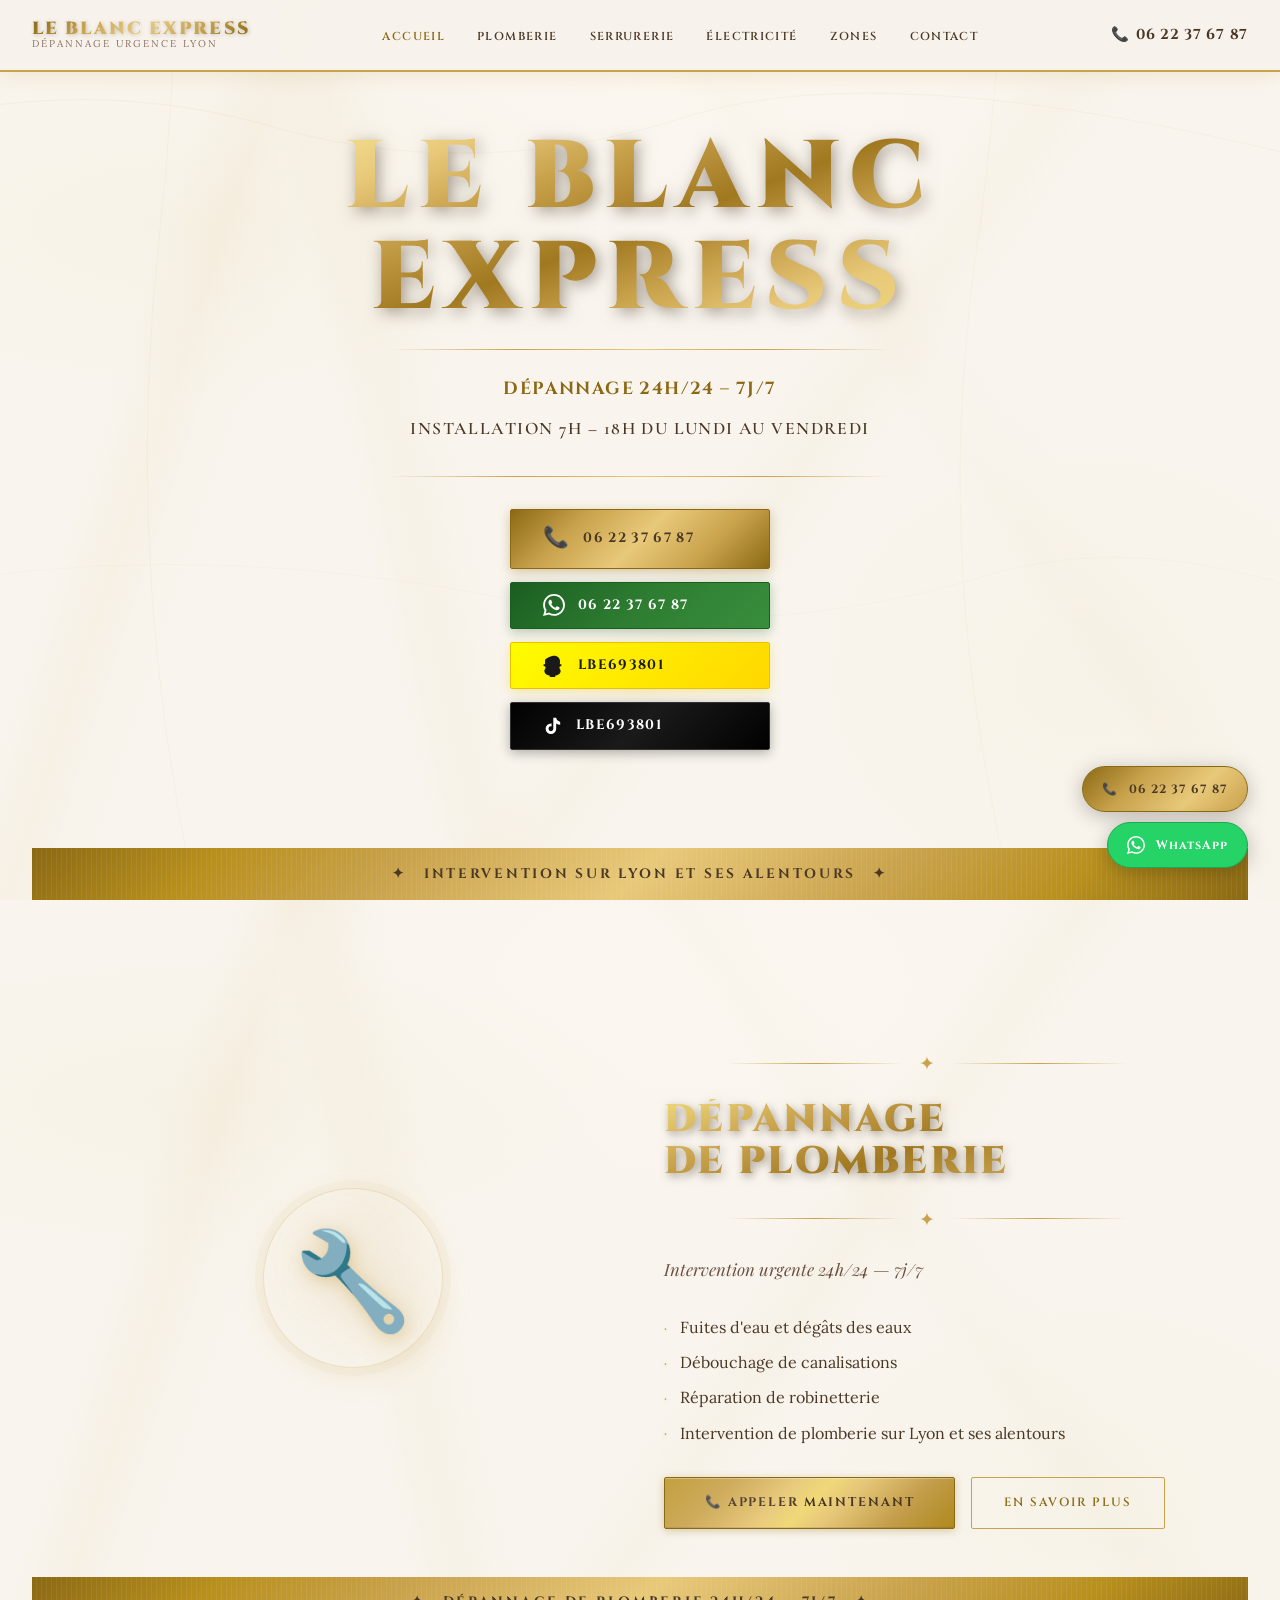
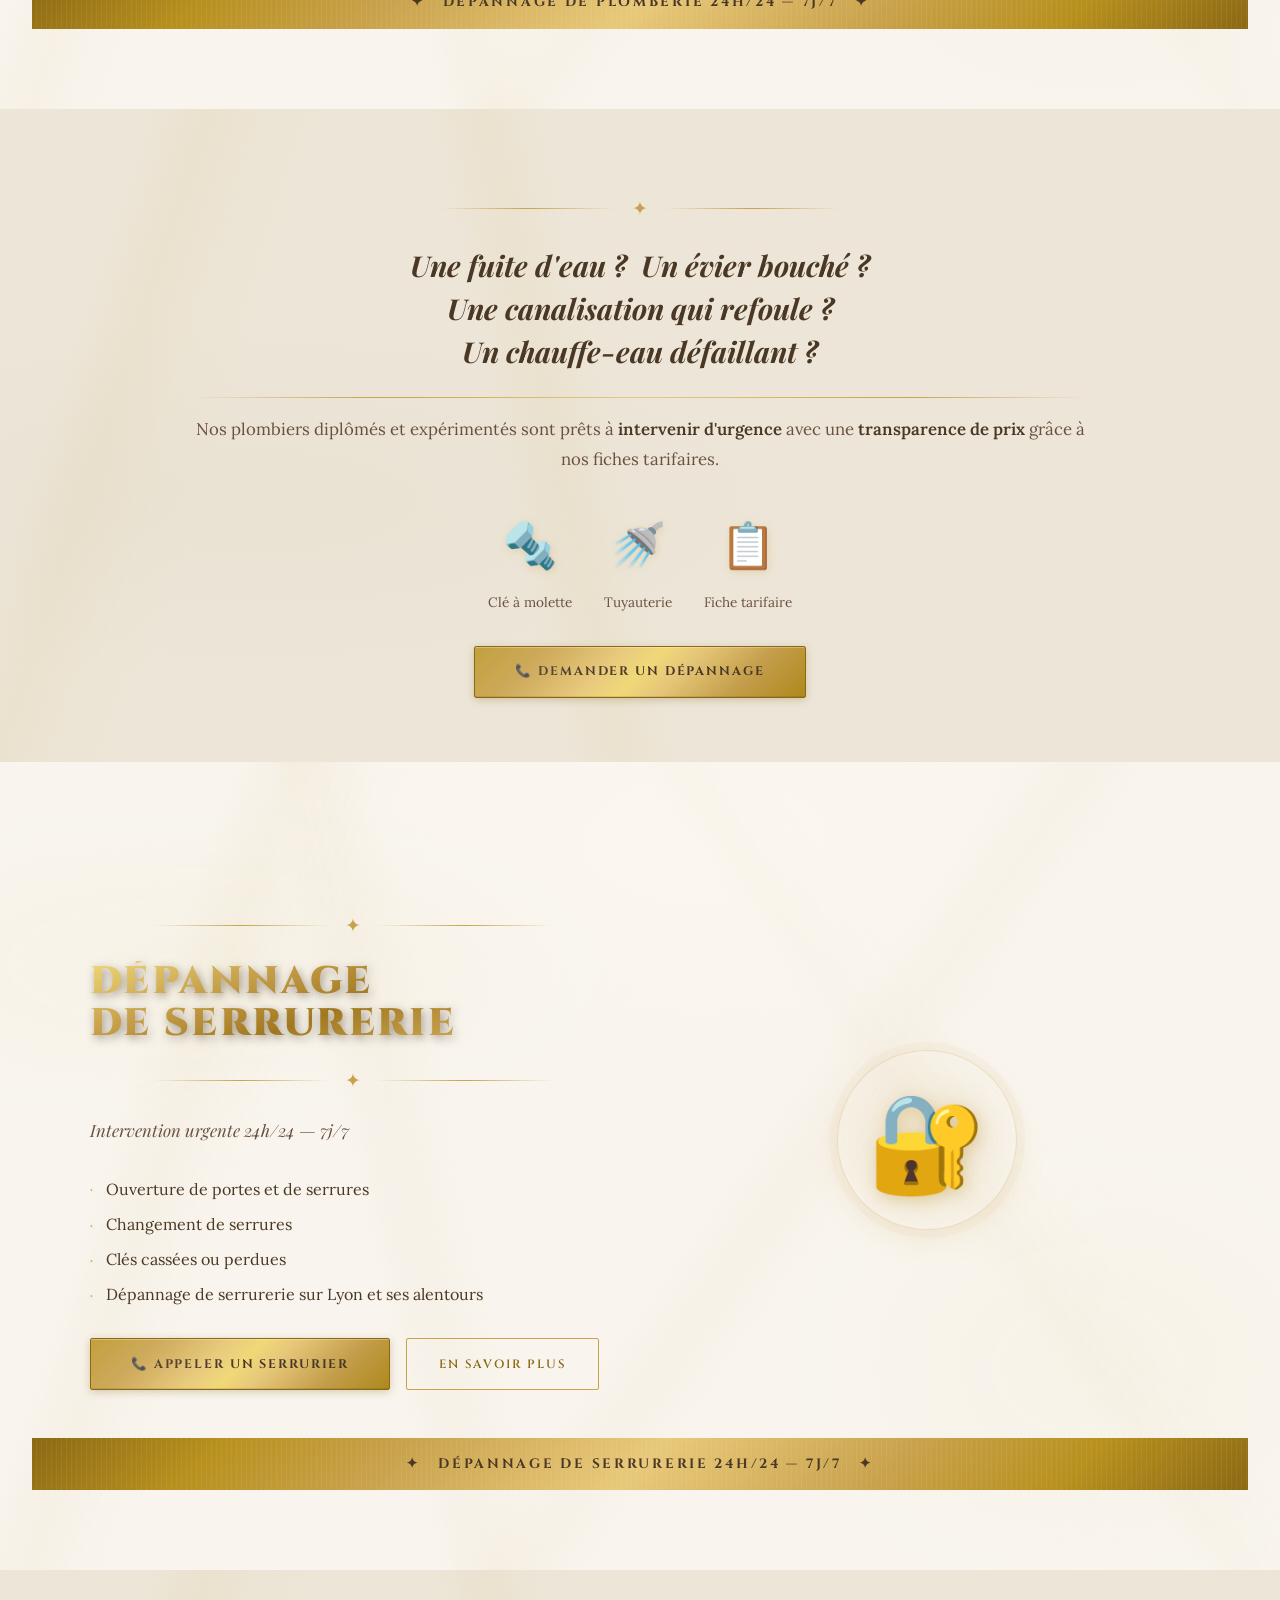
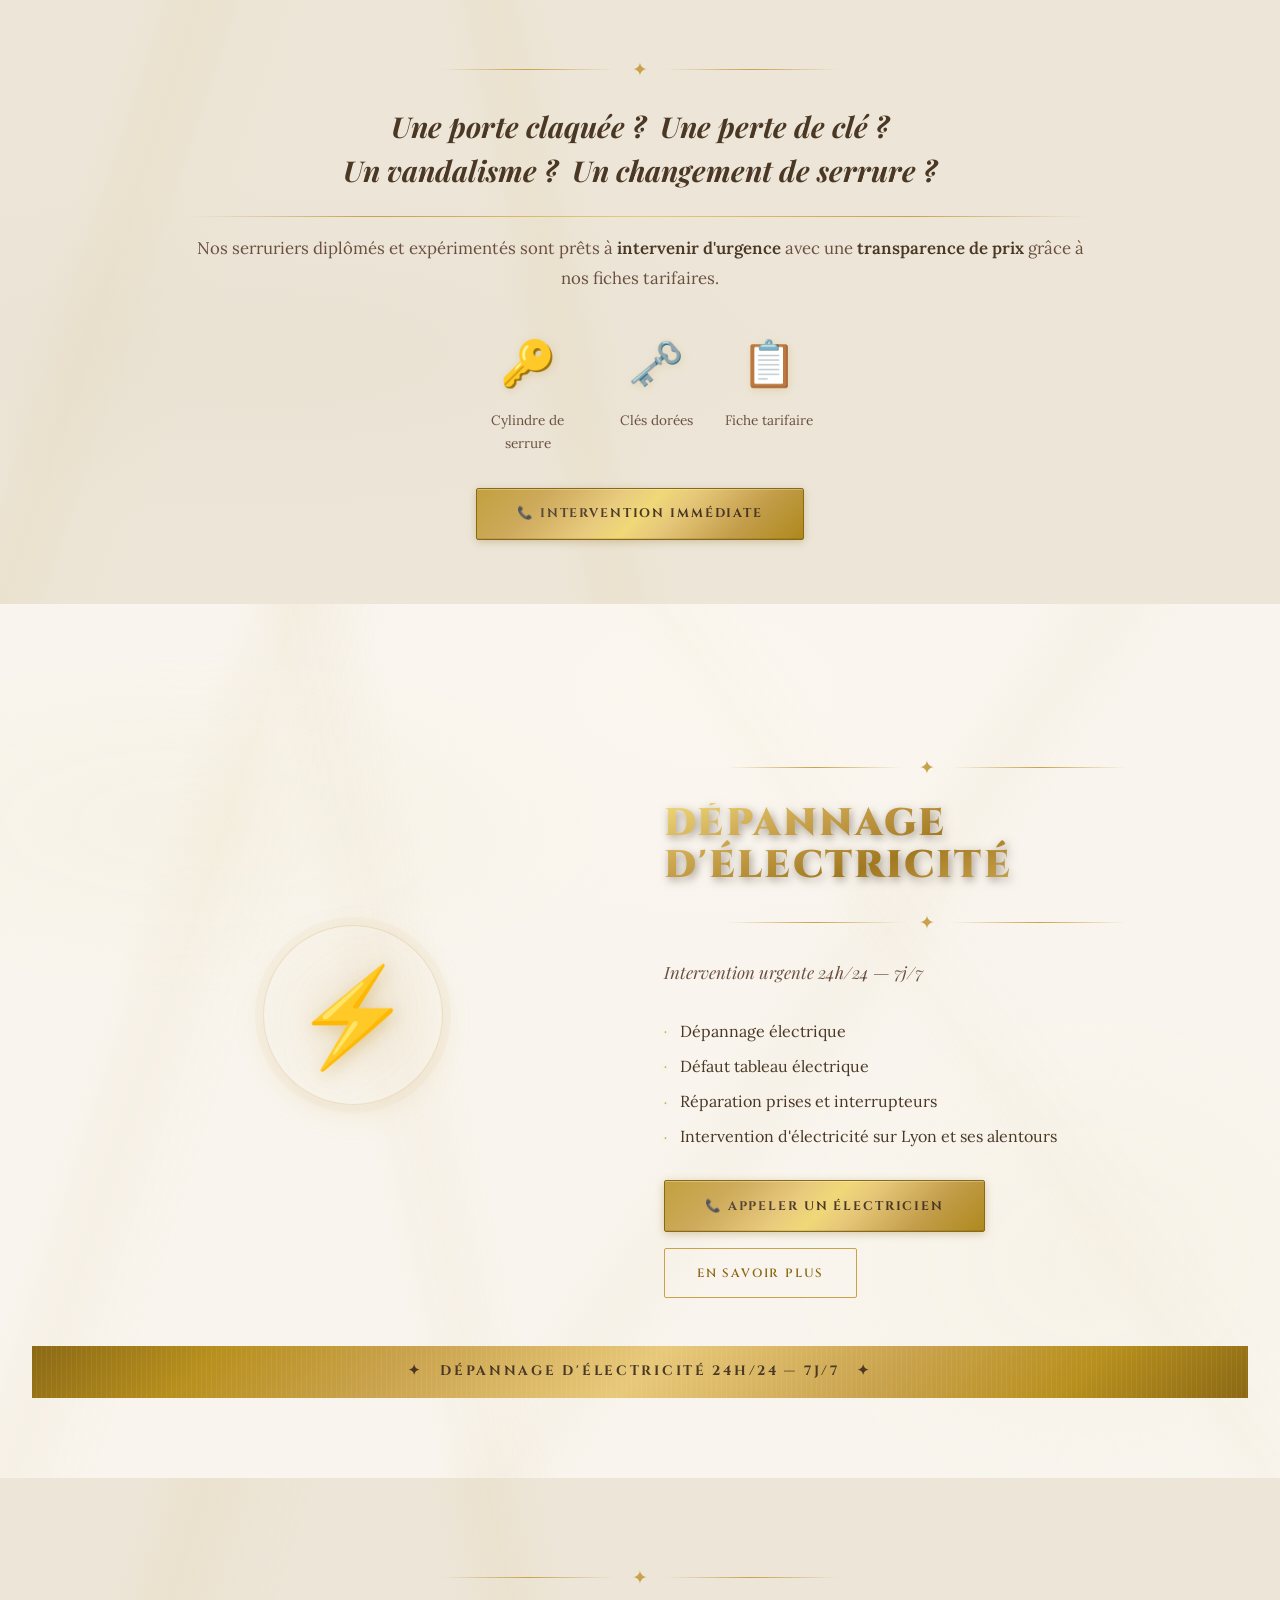
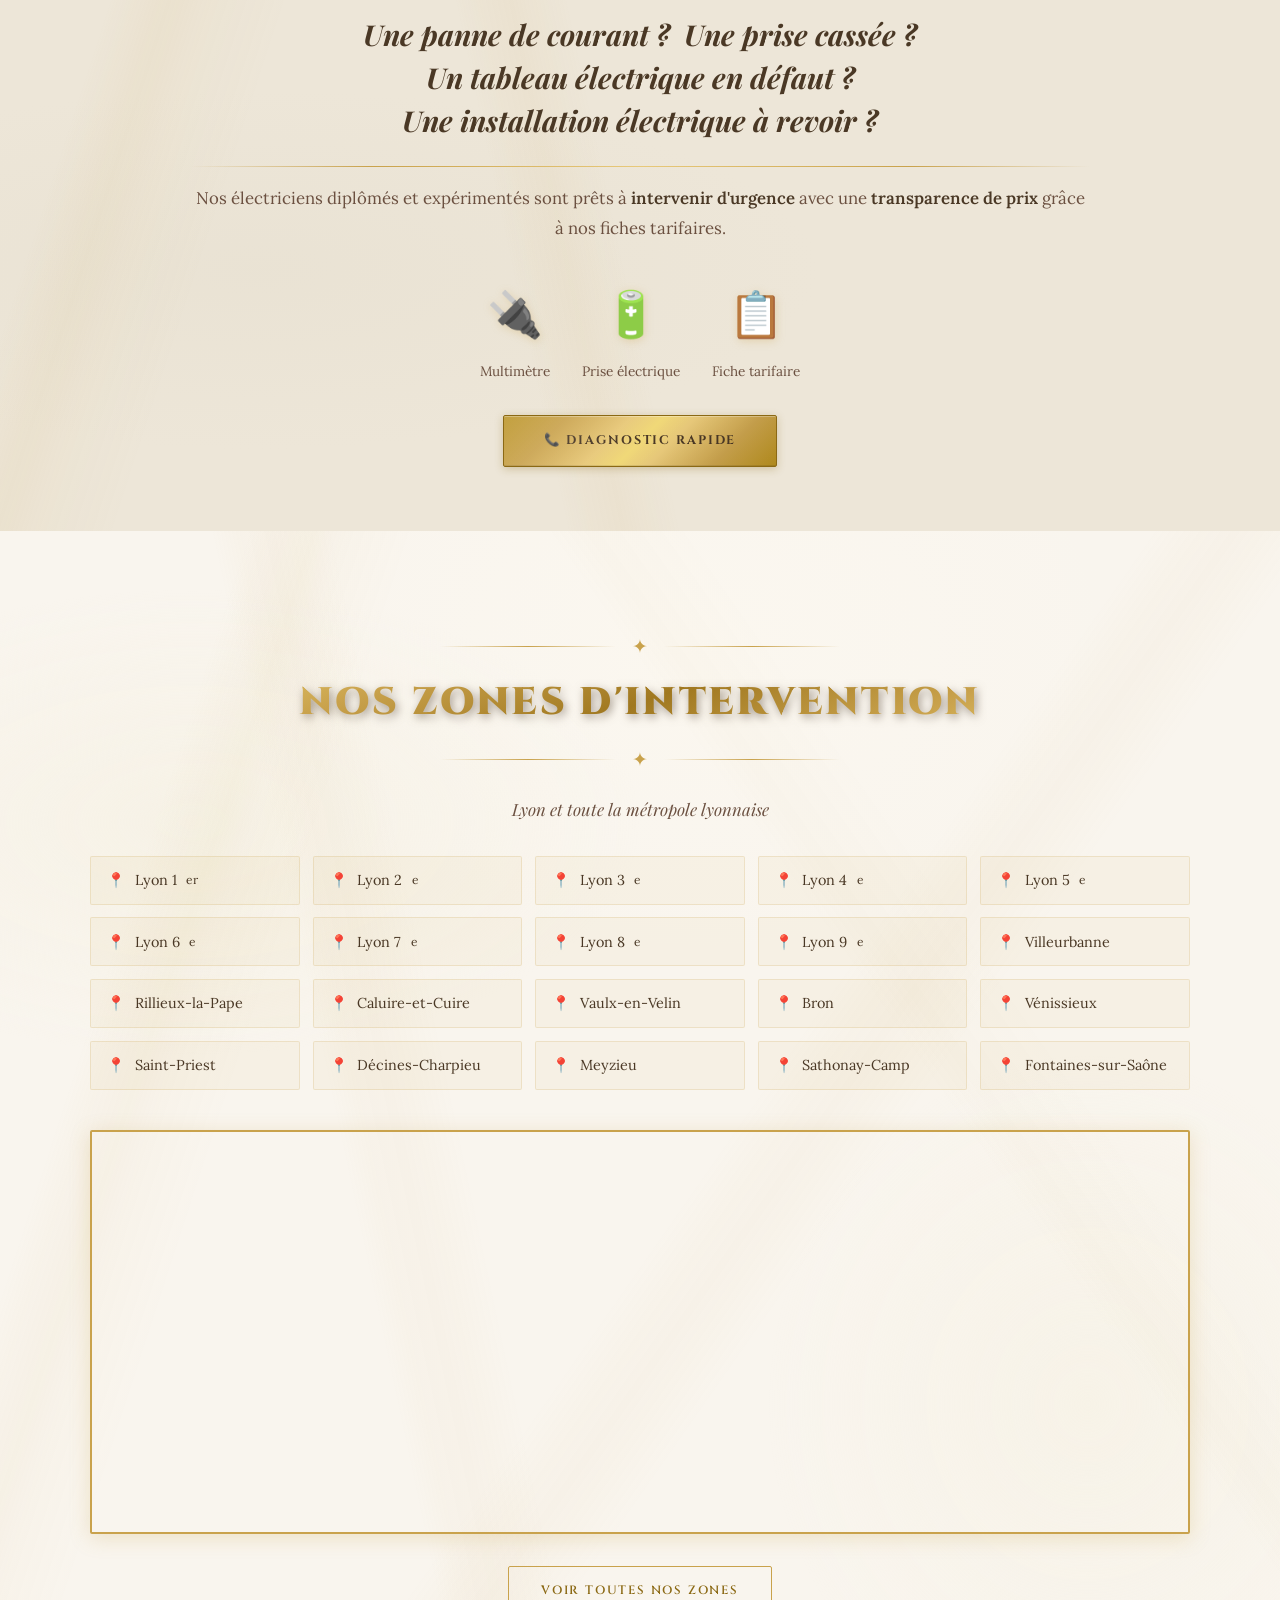
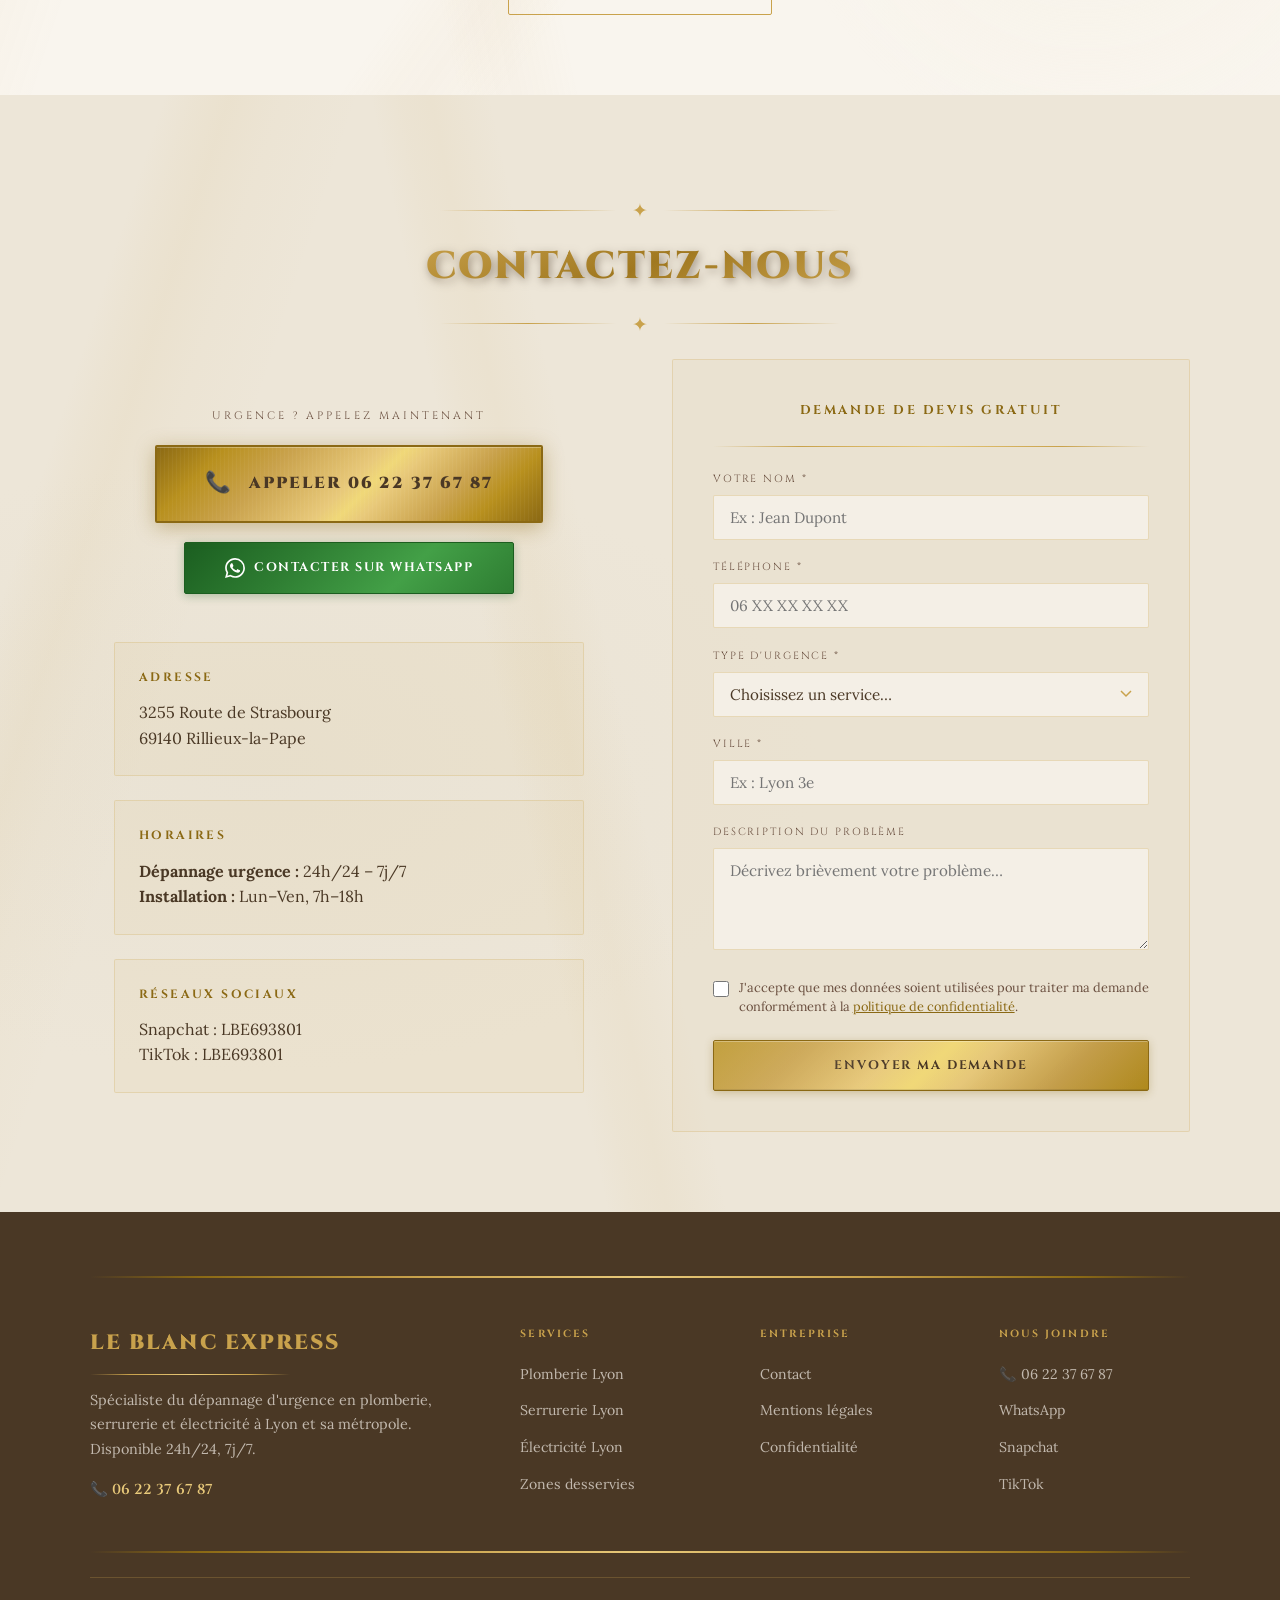
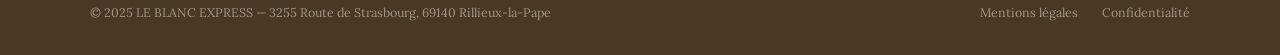
==== index.html @ 910398bf "feat: site complet LE BLANC EXPRESS — dépannage urgence Lyon Site web haut de gamme identité marbre/" ====
<!DOCTYPE html>
<html lang="fr">
<head>
  <meta charset="UTF-8"/>
  <meta name="viewport" content="width=device-width, initial-scale=1.0"/>
  <title>Dépannage Urgence Lyon 24h/24 – Plombier, Serrurier, Électricien | LE BLANC EXPRESS</title>
  <meta name="description" content="LE BLANC EXPRESS — Dépannage d'urgence plomberie, serrurerie et électricité à Lyon 24h/24 7j/7. Intervention rapide sur Lyon et la métropole lyonnaise. Appelez le 06 22 37 67 87."/>
  <meta name="robots" content="index, follow"/>
  <link rel="canonical" href="https://www.leblancexpress.fr/"/>
  <meta property="og:title" content="Dépannage Urgence Lyon 24h/24 | LE BLANC EXPRESS"/>
  <meta property="og:description" content="Plombier, serrurier et électricien d'urgence à Lyon. Intervention 24h/24 7j/7. Transparence de prix garantie."/>
  <meta property="og:url" content="https://www.leblancexpress.fr/"/>
  <meta property="og:type" content="website"/>
  <meta property="og:locale" content="fr_FR"/>
  <link rel="icon" type="image/svg+xml" href="favicon.svg"/>
  <link rel="preconnect" href="https://fonts.googleapis.com"/>
  <link rel="preconnect" href="https://fonts.gstatic.com" crossorigin/>
  <link rel="stylesheet" href="css/style.css"/>
  <script type="application/ld+json">
  {
    "@context": "https://schema.org",
    "@type": "EmergencyService",
    "name": "LE BLANC EXPRESS",
    "@id": "https://www.leblancexpress.fr/#business",
    "url": "https://www.leblancexpress.fr",
    "telephone": "+33622376787",
    "priceRange": "€€",
    "address": {
      "@type": "PostalAddress",
      "streetAddress": "3255 Route de Strasbourg",
      "addressLocality": "Rillieux-la-Pape",
      "postalCode": "69140",
      "addressRegion": "Auvergne-Rhône-Alpes",
      "addressCountry": "FR"
    },
    "geo": {
      "@type": "GeoCoordinates",
      "latitude": 45.8175,
      "longitude": 4.8975
    },
    "openingHoursSpecification": [{
      "@type": "OpeningHoursSpecification",
      "dayOfWeek": ["Monday","Tuesday","Wednesday","Thursday","Friday","Saturday","Sunday"],
      "opens": "00:00",
      "closes": "23:59"
    }],
    "areaServed": [
      {"@type":"City","name":"Lyon"},
      {"@type":"City","name":"Rillieux-la-Pape"},
      {"@type":"City","name":"Villeurbanne"},
      {"@type":"City","name":"Caluire-et-Cuire"},
      {"@type":"City","name":"Vaulx-en-Velin"},
      {"@type":"City","name":"Bron"},
      {"@type":"City","name":"Vénissieux"},
      {"@type":"City","name":"Saint-Priest"},
      {"@type":"City","name":"Décines-Charpieu"},
      {"@type":"City","name":"Meyzieu"}
    ],
    "hasOfferCatalog": {
      "@type": "OfferCatalog",
      "name": "Services de dépannage",
      "itemListElement": [
        {"@type":"OfferCatalog","name":"Plomberie","itemListElement":[
          {"@type":"Offer","itemOffered":{"@type":"Service","name":"Dépannage fuite d'eau"}},
          {"@type":"Offer","itemOffered":{"@type":"Service","name":"Débouchage canalisation"}},
          {"@type":"Offer","itemOffered":{"@type":"Service","name":"Réparation chauffe-eau"}}
        ]},
        {"@type":"OfferCatalog","name":"Serrurerie","itemListElement":[
          {"@type":"Offer","itemOffered":{"@type":"Service","name":"Ouverture de porte"}},
          {"@type":"Offer","itemOffered":{"@type":"Service","name":"Changement de serrure"}},
          {"@type":"Offer","itemOffered":{"@type":"Service","name":"Reproduction de clés"}}
        ]},
        {"@type":"OfferCatalog","name":"Électricité","itemListElement":[
          {"@type":"Offer","itemOffered":{"@type":"Service","name":"Dépannage électrique"}},
          {"@type":"Offer","itemOffered":{"@type":"Service","name":"Réparation tableau électrique"}},
          {"@type":"Offer","itemOffered":{"@type":"Service","name":"Installation prises"}}
        ]}
      ]
    }
  }
  </script>
</head>
<body>

<!-- ═══════════ NAVIGATION ═══════════ -->
<nav class="navbar" role="navigation" aria-label="Navigation principale">
  <div class="navbar-inner">
    <a href="index.html" class="navbar-brand" aria-label="LE BLANC EXPRESS — Accueil">
      <span class="brand-main">LE BLANC EXPRESS</span>
      <span class="brand-sub">Dépannage Urgence Lyon</span>
    </a>
    <ul class="navbar-nav" role="list">
      <li><a href="index.html">Accueil</a></li>
      <li><a href="plomberie-lyon.html">Plomberie</a></li>
      <li><a href="serrurerie-lyon.html">Serrurerie</a></li>
      <li><a href="electricite-lyon.html">Électricité</a></li>
      <li><a href="zones-intervention.html">Zones</a></li>
      <li><a href="contact.html">Contact</a></li>
    </ul>
    <div class="navbar-cta">
      <a href="tel:+33622376787" class="nav-phone" aria-label="Appeler le 06 22 37 67 87">
        <span>📞</span> 06 22 37 67 87
      </a>
    </div>
    <button class="hamburger" id="hamburger" aria-label="Menu" aria-expanded="false">
      <span></span><span></span><span></span>
    </button>
  </div>
</nav>
<nav class="mobile-menu" id="mobile-menu" aria-label="Menu mobile">
  <a href="index.html">🏠 Accueil</a>
  <a href="plomberie-lyon.html">🔧 Plomberie Lyon</a>
  <a href="serrurerie-lyon.html">🔐 Serrurerie Lyon</a>
  <a href="electricite-lyon.html">⚡ Électricité Lyon</a>
  <a href="zones-intervention.html">📍 Zones d'intervention</a>
  <a href="contact.html">✉️ Contact</a>
  <a href="tel:+33622376787" style="color:var(--gold-dark);font-weight:700;">📞 06 22 37 67 87</a>
</nav>

<main>

<!-- ══════════════════════════════════════════════════════
     SECTION 1 — HERO  (fidèle visuel carte de visite)
══════════════════════════════════════════════════════ -->
<section class="hero marble-bg" id="hero" aria-label="Accueil LE BLANC EXPRESS">

  <!-- Marble SVG veins overlay -->
  <svg aria-hidden="true" style="position:absolute;inset:0;width:100%;height:100%;pointer-events:none;z-index:0;opacity:0.55" preserveAspectRatio="xMidYMid slice" viewBox="0 0 900 1100" xmlns="http://www.w3.org/2000/svg">
    <path d="M-20 180 Q120 155 280 188 Q420 218 560 175 Q680 140 920 195" stroke="rgba(201,162,76,0.22)" stroke-width="1.3" fill="none"/>
    <path d="M-20 310 Q90 292 200 325 Q340 362 485 315 Q625 272 920 345" stroke="rgba(201,162,76,0.14)" stroke-width="0.8" fill="none"/>
    <path d="M110 0 Q135 200 112 400 Q90 600 125 800 Q155 950 135 1100" stroke="rgba(180,150,70,0.12)" stroke-width="0.7" fill="none"/>
    <path d="M695 0 Q718 180 688 400 Q658 600 698 800 Q728 950 708 1100" stroke="rgba(201,162,76,0.10)" stroke-width="0.9" fill="none"/>
    <path d="M-20 640 Q155 615 360 655 Q528 690 705 635 Q805 610 920 650" stroke="rgba(201,162,76,0.11)" stroke-width="0.6" fill="none"/>
    <path d="M200 0 Q222 150 198 350 Q178 505 215 705 Q242 855 222 1100" stroke="rgba(220,195,120,0.07)" stroke-width="0.4" fill="none"/>
    <path d="M450 -20 Q455 200 440 450 Q428 650 455 900 Q465 1000 460 1120" stroke="rgba(201,162,76,0.06)" stroke-width="0.35" fill="none"/>
  </svg>

  <div style="position:relative;z-index:1;width:100%;max-width:680px;text-align:center;padding:0 1.5rem;">

    <div class="animate-in">
      <h1 class="hero-title">LE BLANC<br>EXPRESS</h1>
    </div>

    <div class="hero-divider animate-in animate-in-delay-1"></div>

    <div class="hero-hours animate-in animate-in-delay-2">
      <p class="hero-hours-item">
        <strong>DÉPANNAGE 24H/24 – 7J/7</strong>
      </p>
      <p class="hero-hours-item">
        INSTALLATION 7H – 18H DU LUNDI AU VENDREDI
      </p>
    </div>

    <div class="hero-divider animate-in animate-in-delay-2"></div>

    <nav class="hero-contacts animate-in animate-in-delay-3" aria-label="Contacts rapides">
      <a href="tel:+33622376787" class="hero-contact-btn phone" aria-label="Appeler le 06 22 37 67 87">
        <span style="font-size:1.3rem" aria-hidden="true">📞</span>
        <span>06 22 37 67 87</span>
      </a>
      <a href="https://wa.me/33622376787" class="hero-contact-btn whatsapp" target="_blank" rel="noopener noreferrer" aria-label="WhatsApp 06 22 37 67 87">
        <svg width="22" height="22" viewBox="0 0 24 24" fill="white" aria-hidden="true"><path d="M17.472 14.382c-.297-.149-1.758-.867-2.03-.967-.273-.099-.471-.148-.67.15-.197.297-.767.966-.94 1.164-.173.199-.347.223-.644.075-.297-.15-1.255-.463-2.39-1.475-.883-.788-1.48-1.761-1.653-2.059-.173-.297-.018-.458.13-.606.134-.133.298-.347.446-.52.149-.174.198-.298.298-.497.099-.198.05-.371-.025-.52-.075-.149-.669-1.612-.916-2.207-.242-.579-.487-.5-.669-.51-.173-.008-.371-.01-.57-.01-.198 0-.52.074-.792.372-.272.297-1.04 1.016-1.04 2.479 0 1.462 1.065 2.875 1.213 3.074.149.198 2.096 3.2 5.077 4.487.709.306 1.262.489 1.694.625.712.227 1.36.195 1.871.118.571-.085 1.758-.719 2.006-1.413.248-.694.248-1.289.173-1.413-.074-.124-.272-.198-.57-.347m-5.421 7.403h-.004a9.87 9.87 0 01-5.031-1.378l-.361-.214-3.741.982.998-3.648-.235-.374a9.86 9.86 0 01-1.51-5.26c.001-5.45 4.436-9.884 9.888-9.884 2.64 0 5.122 1.03 6.988 2.898a9.825 9.825 0 012.893 6.994c-.003 5.45-4.437 9.884-9.885 9.884m8.413-18.297A11.815 11.815 0 0012.05 0C5.495 0 .16 5.335.157 11.892c0 2.096.547 4.142 1.588 5.945L.057 24l6.305-1.654a11.882 11.882 0 005.683 1.448h.005c6.554 0 11.89-5.335 11.893-11.893a11.821 11.821 0 00-3.48-8.413Z"/></svg>
        <span>06 22 37 67 87</span>
      </a>
      <a href="https://www.snapchat.com/add/LBE693801" class="hero-contact-btn snapchat" target="_blank" rel="noopener noreferrer" aria-label="Snapchat LBE693801">
        <svg width="22" height="22" viewBox="0 0 24 24" aria-hidden="true"><path fill="#1a1a1a" d="M12.206.793c.99 0 4.347.276 5.93 3.821.529 1.193.403 3.219.299 4.847l-.003.06c-.012.18-.022.345-.03.51.075.045.189.09.322.09.16-.016.3-.045.435-.045.538 0 1.178.181 1.178.896 0 .6-.498.967-1.005 1.197-.107.049-.2.09-.301.135-.57.26-1.139.682-1.139 1.409 0 .128.028.255.063.382.26.898 1.248 1.803 1.248 3.282 0 .567-.096 1.12-.314 1.649-.826 2.022-2.955 2.954-5.157 3.34-.112.022-.233.051-.335.217-.088.137-.176.361-.176.591 0 .136.033.263.077.374.076.18.3.522.3.852 0 .36-.225.645-.517.7-.27.052-.555.044-.832.044-.279 0-.581.037-.898.075-.319.034-.658.059-.985.059-.329 0-.66-.025-.987-.06-.315-.037-.62-.074-.895-.074-.277 0-.563.009-.832-.044-.293-.055-.518-.34-.518-.7 0-.33.225-.67.3-.852.044-.11.077-.238.077-.374 0-.23-.09-.454-.176-.591-.1-.165-.222-.195-.335-.217-2.201-.386-4.33-1.318-5.157-3.34-.218-.529-.314-1.082-.314-1.649 0-1.479.988-2.384 1.249-3.282.035-.127.06-.254.06-.382 0-.727-.569-1.149-1.139-1.409-.1-.045-.194-.086-.3-.135-.507-.23-1.006-.597-1.006-1.197 0-.715.64-.896 1.178-.896.134 0 .275.029.434.045.133 0 .248-.045.323-.09-.009-.165-.019-.33-.031-.51l-.002-.06c-.105-1.628-.232-3.654.298-4.847C7.849 1.069 11.206.793 12.206.793z"/></svg>
        <span>LBE693801</span>
      </a>
      <a href="https://www.tiktok.com/@LBE693801" class="hero-contact-btn tiktok" target="_blank" rel="noopener noreferrer" aria-label="TikTok LBE693801">
        <svg width="20" height="22" viewBox="0 0 24 24" aria-hidden="true"><path fill="white" d="M19.59 6.69a4.83 4.83 0 01-3.77-4.25V2h-3.45v13.67a2.89 2.89 0 01-2.88 2.5 2.89 2.89 0 01-2.89-2.89 2.89 2.89 0 012.89-2.89c.28 0 .54.04.79.1V9.01a6.33 6.33 0 00-.79-.05 6.34 6.34 0 00-6.34 6.34 6.34 6.34 0 006.34 6.34 6.34 6.34 0 006.33-6.34V9.02a8.19 8.19 0 004.79 1.54V7.12a4.85 4.85 0 01-1.02-.43z"/></svg>
        <span>LBE693801</span>
      </a>
    </nav>
  </div>

  <div class="gold-banner" style="width:100%;margin-top:auto;position:relative;z-index:1;">
    <p>✦ &nbsp; INTERVENTION SUR LYON ET SES ALENTOURS &nbsp; ✦</p>
  </div>
</section>

<!-- ══════════════════════════════════════════════════════
     SECTION 2 — DÉPANNAGE PLOMBERIE
══════════════════════════════════════════════════════ -->
<section class="section marble-bg" id="plomberie" aria-labelledby="h2-plomberie">
  <div class="section-inner">
    <div class="service-block animate-on-scroll">

      <div class="service-icon-area">
        <div class="service-icon-ring" aria-hidden="true">
          <span class="service-icon">🔧</span>
        </div>
      </div>

      <div class="service-content">
        <div class="gold-separator"><span>✦</span></div>
        <h2 id="h2-plomberie" class="section-title title-3d">Dépannage<br>de Plomberie</h2>
        <div class="gold-separator"><span>✦</span></div>
        <p class="section-subtitle">Intervention urgente 24h/24 — 7j/7</p>
        <ul class="service-list" aria-label="Services plomberie">
          <li>Fuites d'eau et dégâts des eaux</li>
          <li>Débouchage de canalisations</li>
          <li>Réparation de robinetterie</li>
          <li>Intervention de plomberie sur Lyon et ses alentours</li>
        </ul>
        <div style="display:flex;gap:1rem;flex-wrap:wrap;margin-top:1.8rem;">
          <a href="tel:+33622376787" class="btn-gold">📞 Appeler maintenant</a>
          <a href="plomberie-lyon.html" class="btn-gold-outline">En savoir plus</a>
        </div>
      </div>
    </div>
  </div>
  <div class="gold-banner">
    <p>✦ &nbsp; Dépannage de plomberie 24h/24 — 7j/7 &nbsp; ✦</p>
  </div>
</section>

<!-- ══════════════════════════════════════════════════════
     SECTION 3 — URGENCE PLOMBERIE  (fidèle visuel 3)
══════════════════════════════════════════════════════ -->
<section class="urgence-section marble-dark" id="urgence-plomberie" aria-labelledby="h2-up">
  <div class="urgence-inner animate-on-scroll">
    <div class="gold-separator"><span>✦</span></div>
    <h2 id="h2-up" class="urgence-title">
      Une fuite d'eau&nbsp;?&nbsp; Un évier bouché&nbsp;?<br>
      Une canalisation qui refoule&nbsp;?<br>
      Un chauffe-eau défaillant&nbsp;?
    </h2>
    <div class="gold-line"></div>
    <p class="urgence-text">
      Nos plombiers diplômés et expérimentés sont prêts à <strong>intervenir d'urgence</strong>
      avec une <strong>transparence de prix</strong> grâce à nos fiches tarifaires.
    </p>
    <div class="urgence-icons" aria-hidden="true">
      <div class="urgence-icon-item"><span>🔩</span><span>Clé à molette</span></div>
      <div class="urgence-icon-item"><span>🚿</span><span>Tuyauterie</span></div>
      <div class="urgence-icon-item"><span>📋</span><span>Fiche tarifaire</span></div>
    </div>
    <a href="tel:+33622376787" class="btn-gold">📞 Demander un dépannage</a>
  </div>
</section>

<!-- ══════════════════════════════════════════════════════
     SECTION 4 — DÉPANNAGE SERRURERIE
══════════════════════════════════════════════════════ -->
<section class="section marble-bg" id="serrurerie" aria-labelledby="h2-serr">
  <div class="section-inner">
    <div class="service-block reverse animate-on-scroll">

      <div class="service-icon-area">
        <div class="service-icon-ring" aria-hidden="true">
          <span class="service-icon">🔐</span>
        </div>
      </div>

      <div class="service-content">
        <div class="gold-separator"><span>✦</span></div>
        <h2 id="h2-serr" class="section-title title-3d">Dépannage<br>de Serrurerie</h2>
        <div class="gold-separator"><span>✦</span></div>
        <p class="section-subtitle">Intervention urgente 24h/24 — 7j/7</p>
        <ul class="service-list" aria-label="Services serrurerie">
          <li>Ouverture de portes et de serrures</li>
          <li>Changement de serrures</li>
          <li>Clés cassées ou perdues</li>
          <li>Dépannage de serrurerie sur Lyon et ses alentours</li>
        </ul>
        <div style="display:flex;gap:1rem;flex-wrap:wrap;margin-top:1.8rem;">
          <a href="tel:+33622376787" class="btn-gold">📞 Appeler un serrurier</a>
          <a href="serrurerie-lyon.html" class="btn-gold-outline">En savoir plus</a>
        </div>
      </div>
    </div>
  </div>
  <div class="gold-banner">
    <p>✦ &nbsp; Dépannage de serrurerie 24h/24 — 7j/7 &nbsp; ✦</p>
  </div>
</section>

<!-- ══════════════════════════════════════════════════════
     SECTION 5 — URGENCE SERRURERIE  (fidèle visuel 2)
══════════════════════════════════════════════════════ -->
<section class="urgence-section marble-dark" id="urgence-serrurerie" aria-labelledby="h2-us">
  <div class="urgence-inner animate-on-scroll">
    <div class="gold-separator"><span>✦</span></div>
    <h2 id="h2-us" class="urgence-title">
      Une porte claquée&nbsp;?&nbsp; Une perte de clé&nbsp;?<br>
      Un vandalisme&nbsp;?&nbsp; Un changement de serrure&nbsp;?
    </h2>
    <div class="gold-line"></div>
    <p class="urgence-text">
      Nos serruriers diplômés et expérimentés sont prêts à <strong>intervenir d'urgence</strong>
      avec une <strong>transparence de prix</strong> grâce à nos fiches tarifaires.
    </p>
    <div class="urgence-icons" aria-hidden="true">
      <div class="urgence-icon-item"><span>🔑</span><span>Cylindre de serrure</span></div>
      <div class="urgence-icon-item"><span>🗝️</span><span>Clés dorées</span></div>
      <div class="urgence-icon-item"><span>📋</span><span>Fiche tarifaire</span></div>
    </div>
    <a href="tel:+33622376787" class="btn-gold">📞 Intervention immédiate</a>
  </div>
</section>

<!-- ══════════════════════════════════════════════════════
     SECTION 6 — DÉPANNAGE ÉLECTRICITÉ
══════════════════════════════════════════════════════ -->
<section class="section marble-bg" id="electricite" aria-labelledby="h2-elec">
  <div class="section-inner">
    <div class="service-block animate-on-scroll">

      <div class="service-icon-area">
        <div class="service-icon-ring" aria-hidden="true">
          <span class="service-icon">⚡</span>
        </div>
      </div>

      <div class="service-content">
        <div class="gold-separator"><span>✦</span></div>
        <h2 id="h2-elec" class="section-title title-3d">Dépannage<br>d'Électricité</h2>
        <div class="gold-separator"><span>✦</span></div>
        <p class="section-subtitle">Intervention urgente 24h/24 — 7j/7</p>
        <ul class="service-list" aria-label="Services électricité">
          <li>Dépannage électrique</li>
          <li>Défaut tableau électrique</li>
          <li>Réparation prises et interrupteurs</li>
          <li>Intervention d'électricité sur Lyon et ses alentours</li>
        </ul>
        <div style="display:flex;gap:1rem;flex-wrap:wrap;margin-top:1.8rem;">
          <a href="tel:+33622376787" class="btn-gold">📞 Appeler un électricien</a>
          <a href="electricite-lyon.html" class="btn-gold-outline">En savoir plus</a>
        </div>
      </div>
    </div>
  </div>
  <div class="gold-banner">
    <p>✦ &nbsp; Dépannage d'électricité 24h/24 — 7j/7 &nbsp; ✦</p>
  </div>
</section>

<!-- ══════════════════════════════════════════════════════
     SECTION 7 — URGENCE ÉLECTRICITÉ  (fidèle visuel 4)
══════════════════════════════════════════════════════ -->
<section class="urgence-section marble-dark" id="urgence-electricite" aria-labelledby="h2-ue">
  <div class="urgence-inner animate-on-scroll">
    <div class="gold-separator"><span>✦</span></div>
    <h2 id="h2-ue" class="urgence-title">
      Une panne de courant&nbsp;?&nbsp; Une prise cassée&nbsp;?<br>
      Un tableau électrique en défaut&nbsp;?<br>
      Une installation électrique à revoir&nbsp;?
    </h2>
    <div class="gold-line"></div>
    <p class="urgence-text">
      Nos électriciens diplômés et expérimentés sont prêts à <strong>intervenir d'urgence</strong>
      avec une <strong>transparence de prix</strong> grâce à nos fiches tarifaires.
    </p>
    <div class="urgence-icons" aria-hidden="true">
      <div class="urgence-icon-item"><span>🔌</span><span>Multimètre</span></div>
      <div class="urgence-icon-item"><span>🔋</span><span>Prise électrique</span></div>
      <div class="urgence-icon-item"><span>📋</span><span>Fiche tarifaire</span></div>
    </div>
    <a href="tel:+33622376787" class="btn-gold">📞 Diagnostic rapide</a>
  </div>
</section>

<!-- ══════════════════════════════════════════════════════
     SECTION 8 — ZONES D'INTERVENTION
══════════════════════════════════════════════════════ -->
<section class="section marble-bg" id="zones" aria-labelledby="h2-zones">
  <div class="section-inner animate-on-scroll">
    <div class="gold-separator"><span>✦</span></div>
    <h2 id="h2-zones" class="section-title title-3d">Nos Zones d'Intervention</h2>
    <div class="gold-separator"><span>✦</span></div>
    <p class="section-subtitle">Lyon et toute la métropole lyonnaise</p>

    <div class="zones-grid" role="list">
      <div class="zone-item" role="listitem">Lyon 1<sup>er</sup></div>
      <div class="zone-item" role="listitem">Lyon 2<sup>e</sup></div>
      <div class="zone-item" role="listitem">Lyon 3<sup>e</sup></div>
      <div class="zone-item" role="listitem">Lyon 4<sup>e</sup></div>
      <div class="zone-item" role="listitem">Lyon 5<sup>e</sup></div>
      <div class="zone-item" role="listitem">Lyon 6<sup>e</sup></div>
      <div class="zone-item" role="listitem">Lyon 7<sup>e</sup></div>
      <div class="zone-item" role="listitem">Lyon 8<sup>e</sup></div>
      <div class="zone-item" role="listitem">Lyon 9<sup>e</sup></div>
      <div class="zone-item" role="listitem">Villeurbanne</div>
      <div class="zone-item" role="listitem">Rillieux-la-Pape</div>
      <div class="zone-item" role="listitem">Caluire-et-Cuire</div>
      <div class="zone-item" role="listitem">Vaulx-en-Velin</div>
      <div class="zone-item" role="listitem">Bron</div>
      <div class="zone-item" role="listitem">Vénissieux</div>
      <div class="zone-item" role="listitem">Saint-Priest</div>
      <div class="zone-item" role="listitem">Décines-Charpieu</div>
      <div class="zone-item" role="listitem">Meyzieu</div>
      <div class="zone-item" role="listitem">Sathonay-Camp</div>
      <div class="zone-item" role="listitem">Fontaines-sur-Saône</div>
    </div>

    <div class="map-container">
      <iframe
        src="https://www.google.com/maps/embed?pb=!1m18!1m12!1m3!1d2779.341!2d4.897500!3d45.817500!2m3!1f0!2f0!3f0!3m2!1i1024!2i768!4f13.1!3m3!1m2!1s0x47f4c4f000000001%3A0x123456789abcdef!2s3255+Route+de+Strasbourg%2C+69140+Rillieux-la-Pape%2C+France!5e0!3m2!1sfr!2sfr!4v1716000000000!5m2!1sfr!2sfr"
        allowfullscreen="" loading="lazy" referrerpolicy="no-referrer-when-downgrade"
        title="Localisation LE BLANC EXPRESS — Rillieux-la-Pape, Lyon">
      </iframe>
    </div>
    <div style="text-align:center;margin-top:2rem;">
      <a href="zones-intervention.html" class="btn-gold-outline">Voir toutes nos zones</a>
    </div>
  </div>
</section>

<!-- ══════════════════════════════════════════════════════
     SECTION 9 — CONTACT FINAL
══════════════════════════════════════════════════════ -->
<section class="section marble-dark" id="contact-section" aria-labelledby="h2-contact">
  <div class="section-inner">
    <div class="gold-separator"><span>✦</span></div>
    <h2 id="h2-contact" class="section-title title-3d" style="text-align:center;">Contactez-Nous</h2>
    <div class="gold-separator"><span>✦</span></div>

    <div class="contact-grid animate-on-scroll">

      <!-- CTA + infos -->
      <div>
        <div class="big-cta-area">
          <p style="font-family:'Cinzel',serif;font-size:0.68rem;letter-spacing:0.28em;text-transform:uppercase;color:var(--brown-mid);">Urgence ? Appelez maintenant</p>
          <a href="tel:+33622376787" class="big-phone-btn pulse-gold" aria-label="Appeler LE BLANC EXPRESS">
            <span style="position:relative;z-index:1;font-size:1.3rem" aria-hidden="true">📞</span>
            <span style="position:relative;z-index:1">APPELER 06 22 37 67 87</span>
          </a>
          <a href="https://wa.me/33622376787" class="btn-whatsapp" target="_blank" rel="noopener noreferrer">
            <svg width="20" height="20" viewBox="0 0 24 24" fill="white" aria-hidden="true"><path d="M17.472 14.382c-.297-.149-1.758-.867-2.03-.967-.273-.099-.471-.148-.67.15-.197.297-.767.966-.94 1.164-.173.199-.347.223-.644.075-.297-.15-1.255-.463-2.39-1.475-.883-.788-1.48-1.761-1.653-2.059-.173-.297-.018-.458.13-.606.134-.133.298-.347.446-.52.149-.174.198-.298.298-.497.099-.198.05-.371-.025-.52-.075-.149-.669-1.612-.916-2.207-.242-.579-.487-.5-.669-.51-.173-.008-.371-.01-.57-.01-.198 0-.52.074-.792.372-.272.297-1.04 1.016-1.04 2.479 0 1.462 1.065 2.875 1.213 3.074.149.198 2.096 3.2 5.077 4.487.709.306 1.262.489 1.694.625.712.227 1.36.195 1.871.118.571-.085 1.758-.719 2.006-1.413.248-.694.248-1.289.173-1.413-.074-.124-.272-.198-.57-.347m-5.421 7.403h-.004a9.87 9.87 0 01-5.031-1.378l-.361-.214-3.741.982.998-3.648-.235-.374a9.86 9.86 0 01-1.51-5.26c.001-5.45 4.436-9.884 9.888-9.884 2.64 0 5.122 1.03 6.988 2.898a9.825 9.825 0 012.893 6.994c-.003 5.45-4.437 9.884-9.885 9.884m8.413-18.297A11.815 11.815 0 0012.05 0C5.495 0 .16 5.335.157 11.892c0 2.096.547 4.142 1.588 5.945L.057 24l6.305-1.654a11.882 11.882 0 005.683 1.448h.005c6.554 0 11.89-5.335 11.893-11.893a11.821 11.821 0 00-3.48-8.413Z"/></svg>
            Contacter sur WhatsApp
          </a>
        </div>
        <div class="contact-info" style="padding:0 1.5rem;">
          <div class="contact-card">
            <h3>Adresse</h3>
            <p>3255 Route de Strasbourg<br>69140 Rillieux-la-Pape</p>
          </div>
          <div class="contact-card">
            <h3>Horaires</h3>
            <p><strong>Dépannage urgence :</strong> 24h/24 – 7j/7<br>
               <strong>Installation :</strong> Lun–Ven, 7h–18h</p>
          </div>
          <div class="contact-card">
            <h3>Réseaux sociaux</h3>
            <p>
              <a href="https://www.snapchat.com/add/LBE693801" target="_blank" rel="noopener">Snapchat : LBE693801</a><br>
              <a href="https://www.tiktok.com/@LBE693801" target="_blank" rel="noopener">TikTok : LBE693801</a>
            </p>
          </div>
        </div>
      </div>

      <!-- Formulaire devis -->
      <form class="devis-form" id="devis-form" novalidate aria-label="Formulaire de devis gratuit">
        <h2>Demande de devis gratuit</h2>
        <div class="gold-line" style="margin-bottom:1.5rem;"></div>
        <div class="form-group">
          <label for="nom">Votre nom *</label>
          <input type="text" id="nom" name="nom" placeholder="Ex : Jean Dupont" required autocomplete="name"/>
        </div>
        <div class="form-group">
          <label for="telephone">Téléphone *</label>
          <input type="tel" id="telephone" name="telephone" placeholder="06 XX XX XX XX" required autocomplete="tel"/>
        </div>
        <div class="form-group">
          <label for="service">Type d'urgence *</label>
          <select id="service" name="service" required>
            <option value="" disabled selected>Choisissez un service…</option>
            <option value="plomberie">🔧 Plomberie</option>
            <option value="serrurerie">🔐 Serrurerie</option>
            <option value="electricite">⚡ Électricité</option>
            <option value="autre">Autre</option>
          </select>
        </div>
        <div class="form-group">
          <label for="ville">Ville *</label>
          <input type="text" id="ville" name="ville" placeholder="Ex : Lyon 3e" required autocomplete="address-level2"/>
        </div>
        <div class="form-group">
          <label for="description">Description du problème</label>
          <textarea id="description" name="description" rows="4" placeholder="Décrivez brièvement votre problème…"></textarea>
        </div>
        <div class="form-rgpd">
          <input type="checkbox" id="rgpd" name="rgpd" required/>
          <label for="rgpd">J'accepte que mes données soient utilisées pour traiter ma demande conformément à la
            <a href="politique-confidentialite.html" style="color:var(--gold-dark);text-decoration:underline;">politique de confidentialité</a>.
          </label>
        </div>
        <button type="submit" class="btn-gold" style="width:100%;justify-content:center;padding:1rem;">
          Envoyer ma demande
        </button>
      </form>
    </div>
  </div>
</section>

</main>

<!-- ═══════════ FOOTER ═══════════ -->
<footer class="footer" role="contentinfo">
  <div class="footer-inner">
    <div class="gold-line-thick" style="margin-bottom:3rem;"></div>
    <div class="footer-grid">
      <div class="footer-brand">
        <span class="brand-name">LE BLANC EXPRESS</span>
        <div class="gold-line" style="max-width:200px;margin:0.8rem 0;"></div>
        <p>Spécialiste du dépannage d'urgence en plomberie, serrurerie et électricité à Lyon et sa métropole. Disponible 24h/24, 7j/7.</p>
        <p style="margin-top:1rem;">
          <a href="tel:+33622376787" style="color:var(--gold-light);font-weight:600;font-family:'Cinzel',serif;">📞 06 22 37 67 87</a>
        </p>
      </div>
      <div class="footer-col">
        <h4>Services</h4>
        <ul>
          <li><a href="plomberie-lyon.html">Plomberie Lyon</a></li>
          <li><a href="serrurerie-lyon.html">Serrurerie Lyon</a></li>
          <li><a href="electricite-lyon.html">Électricité Lyon</a></li>
          <li><a href="zones-intervention.html">Zones desservies</a></li>
        </ul>
      </div>
      <div class="footer-col">
        <h4>Entreprise</h4>
        <ul>
          <li><a href="contact.html">Contact</a></li>
          <li><a href="mentions-legales.html">Mentions légales</a></li>
          <li><a href="politique-confidentialite.html">Confidentialité</a></li>
        </ul>
      </div>
      <div class="footer-col">
        <h4>Nous joindre</h4>
        <ul>
          <li><a href="tel:+33622376787">📞 06 22 37 67 87</a></li>
          <li><a href="https://wa.me/33622376787" target="_blank" rel="noopener">WhatsApp</a></li>
          <li><a href="https://www.snapchat.com/add/LBE693801" target="_blank" rel="noopener">Snapchat</a></li>
          <li><a href="https://www.tiktok.com/@LBE693801" target="_blank" rel="noopener">TikTok</a></li>
        </ul>
      </div>
    </div>
    <div class="gold-line-thick" style="margin-bottom:1.5rem;"></div>
    <div class="footer-bottom">
      <p>© 2025 LE BLANC EXPRESS — 3255 Route de Strasbourg, 69140 Rillieux-la-Pape</p>
      <div class="footer-legal">
        <a href="mentions-legales.html">Mentions légales</a>
        <a href="politique-confidentialite.html">Confidentialité</a>
      </div>
    </div>
  </div>
</footer>

<!-- ═══════════ FLOATING BUTTONS ═══════════ -->
<div class="floating-phone" role="complementary" aria-label="Contact rapide">
  <a href="tel:+33622376787" class="float-btn phone-float pulse-gold" aria-label="Appeler LE BLANC EXPRESS">
    <span aria-hidden="true">📞</span>
    <span class="label">06 22 37 67 87</span>
  </a>
  <a href="https://wa.me/33622376787" class="float-btn wa-float" target="_blank" rel="noopener noreferrer" aria-label="WhatsApp LE BLANC EXPRESS">
    <svg width="18" height="18" viewBox="0 0 24 24" fill="white" aria-hidden="true"><path d="M17.472 14.382c-.297-.149-1.758-.867-2.03-.967-.273-.099-.471-.148-.67.15-.197.297-.767.966-.94 1.164-.173.199-.347.223-.644.075-.297-.15-1.255-.463-2.39-1.475-.883-.788-1.48-1.761-1.653-2.059-.173-.297-.018-.458.13-.606.134-.133.298-.347.446-.52.149-.174.198-.298.298-.497.099-.198.05-.371-.025-.52-.075-.149-.669-1.612-.916-2.207-.242-.579-.487-.5-.669-.51-.173-.008-.371-.01-.57-.01-.198 0-.52.074-.792.372-.272.297-1.04 1.016-1.04 2.479 0 1.462 1.065 2.875 1.213 3.074.149.198 2.096 3.2 5.077 4.487.709.306 1.262.489 1.694.625.712.227 1.36.195 1.871.118.571-.085 1.758-.719 2.006-1.413.248-.694.248-1.289.173-1.413-.074-.124-.272-.198-.57-.347m-5.421 7.403h-.004a9.87 9.87 0 01-5.031-1.378l-.361-.214-3.741.982.998-3.648-.235-.374a9.86 9.86 0 01-1.51-5.26c.001-5.45 4.436-9.884 9.888-9.884 2.64 0 5.122 1.03 6.988 2.898a9.825 9.825 0 012.893 6.994c-.003 5.45-4.437 9.884-9.885 9.884m8.413-18.297A11.815 11.815 0 0012.05 0C5.495 0 .16 5.335.157 11.892c0 2.096.547 4.142 1.588 5.945L.057 24l6.305-1.654a11.882 11.882 0 005.683 1.448h.005c6.554 0 11.89-5.335 11.893-11.893a11.821 11.821 0 00-3.48-8.413Z"/></svg>
    <span class="label">WhatsApp</span>
  </a>
</div>

<a href="#hero" class="scroll-top" aria-label="Retour en haut de page" title="Retour en haut">▲</a>

<script src="js/main.js"></script>
</body>
</html>
---- css/style.css ----
/* ===================================================
   LE BLANC EXPRESS — Design System
   Palette: Marbre Carrare, Or #C9A24C, Brun #4A3825
   =================================================== */

@import url('https://fonts.googleapis.com/css2?family=Cinzel:wght@400;600;700;900&family=Cormorant+Garamond:ital,wght@0,400;0,500;0,600;0,700;1,400;1,600&family=Playfair+Display:ital,wght@0,400;0,600;0,700;1,400&family=Lora:ital,wght@0,400;0,500;0,600;1,400&display=swap');

/* ===================== VARIABLES ===================== */
:root {
  --gold:          #C9A24C;
  --gold-light:    #E8C97A;
  --gold-mid:      #D4AF62;
  --gold-dark:     #8B6914;
  --gold-deep:     #6B4F0A;
  --brown:         #4A3825;
  --brown-mid:     #6B5040;
  --brown-light:   #8B7060;
  --cream:         #F7F3EC;
  --cream-dark:    #EDE7DA;
  --white:         #FEFCF8;
  --marble-1:      #F9F5EE;
  --marble-2:      #F2EDE2;
  --shadow-gold:   0 4px 20px rgba(201,162,76,0.25);
  --shadow-deep:   0 8px 40px rgba(74,56,37,0.20);
  --transition:    0.3s cubic-bezier(0.4,0,0.2,1);
}

/* ===================== RESET ===================== */
*, *::before, *::after { box-sizing: border-box; margin: 0; padding: 0; }
html { scroll-behavior: smooth; font-size: 16px; }
body {
  font-family: 'Lora', 'Cormorant Garamond', Georgia, serif;
  color: var(--brown);
  background-color: var(--marble-1);
  line-height: 1.7;
  overflow-x: hidden;
}
img { max-width: 100%; display: block; }
a { text-decoration: none; color: inherit; }
ul { list-style: none; }

/* ===================== MARBLE TEXTURE ===================== */
.marble-bg {
  background-color: var(--marble-1);
  background-image:
    linear-gradient(108deg,
      transparent 15%, rgba(201,162,76,0.03) 17%, rgba(201,162,76,0.055) 19%,
      rgba(201,162,76,0.025) 21%, transparent 25%),
    linear-gradient(78deg,
      transparent 30%, rgba(201,162,76,0.03) 32%, rgba(201,162,76,0.04) 34%,
      transparent 38%),
    linear-gradient(125deg,
      transparent 55%, rgba(201,162,76,0.025) 57%, rgba(201,162,76,0.04) 59%,
      transparent 63%),
    linear-gradient(55deg,
      transparent 65%, rgba(180,145,55,0.02) 67%, transparent 72%),
    radial-gradient(ellipse 70% 40% at 15% 25%, rgba(245,240,225,0.6) 0%, transparent 50%),
    radial-gradient(ellipse 50% 60% at 85% 75%, rgba(245,240,225,0.5) 0%, transparent 50%),
    radial-gradient(ellipse 60% 50% at 55% 10%, rgba(252,248,240,0.7) 0%, transparent 55%);
}

.marble-dark {
  background-color: #EDE6D8;
  background-image:
    linear-gradient(108deg,
      transparent 10%, rgba(201,162,76,0.04) 12%, rgba(201,162,76,0.07) 14%,
      rgba(201,162,76,0.03) 17%, transparent 22%),
    linear-gradient(78deg,
      transparent 40%, rgba(201,162,76,0.04) 42%, rgba(201,162,76,0.06) 44%,
      transparent 48%),
    radial-gradient(ellipse 80% 50% at 20% 60%, rgba(232,225,210,0.7) 0%, transparent 55%);
}

/* ===================== TYPOGRAPHY ===================== */
.title-gold {
  font-family: 'Cinzel', 'Trajan Pro', Georgia, serif;
  font-weight: 700;
  color: var(--gold);
  text-transform: uppercase;
  letter-spacing: 0.08em;
  line-height: 1.15;
  background: linear-gradient(135deg, #8B6914 0%, #C9A24C 30%, #E8C97A 50%, #C9A24C 70%, #8B6914 100%);
  -webkit-background-clip: text;
  -webkit-text-fill-color: transparent;
  background-clip: text;
  filter: drop-shadow(1px 2px 3px rgba(74,56,37,0.4));
}

.title-3d {
  font-family: 'Cinzel', 'Trajan Pro', Georgia, serif;
  font-weight: 900;
  color: var(--gold);
  text-transform: uppercase;
  letter-spacing: 0.06em;
  line-height: 1.1;
  background: linear-gradient(160deg, #F0D878 0%, #C9A24C 25%, #A07820 50%, #C9A24C 75%, #F0D878 100%);
  -webkit-background-clip: text;
  -webkit-text-fill-color: transparent;
  background-clip: text;
  filter: drop-shadow(2px 3px 5px rgba(74,56,37,0.5));
  text-shadow: none;
}

h1, h2.section-title { font-family: 'Cinzel', Georgia, serif; }
h3, h4 { font-family: 'Playfair Display', 'Cormorant Garamond', Georgia, serif; }
p, li { font-family: 'Lora', 'Cormorant Garamond', Georgia, serif; }

/* ===================== GOLD SEPARATOR ===================== */
.gold-separator {
  display: flex;
  align-items: center;
  gap: 1rem;
  margin: 1.2rem auto;
  max-width: 400px;
}
.gold-separator::before,
.gold-separator::after {
  content: '';
  flex: 1;
  height: 1px;
  background: linear-gradient(90deg, transparent, var(--gold), transparent);
}
.gold-separator span {
  color: var(--gold);
  font-size: 1.2rem;
  flex-shrink: 0;
}

.gold-line {
  width: 100%;
  height: 1px;
  background: linear-gradient(90deg, transparent 0%, var(--gold) 20%, var(--gold-light) 50%, var(--gold) 80%, transparent 100%);
  margin: 1rem 0;
}

.gold-line-thick {
  width: 100%;
  height: 2px;
  background: linear-gradient(90deg, transparent 0%, var(--gold-dark) 10%, var(--gold) 30%, var(--gold-light) 50%, var(--gold) 70%, var(--gold-dark) 90%, transparent 100%);
}

/* ===================== NAVIGATION ===================== */
.navbar {
  position: fixed;
  top: 0; left: 0; right: 0;
  z-index: 1000;
  background: rgba(247,243,236,0.97);
  backdrop-filter: blur(10px);
  border-bottom: 2px solid var(--gold);
  box-shadow: 0 2px 20px rgba(201,162,76,0.2);
  transition: var(--transition);
}

.navbar-inner {
  max-width: 1280px;
  margin: 0 auto;
  padding: 0 2rem;
  display: flex;
  align-items: center;
  justify-content: space-between;
  height: 70px;
}

.navbar-brand {
  display: flex;
  flex-direction: column;
  line-height: 1.1;
}
.navbar-brand .brand-main {
  font-family: 'Cinzel', serif;
  font-weight: 900;
  font-size: 1.1rem;
  letter-spacing: 0.12em;
  background: linear-gradient(135deg, #8B6914, #C9A24C, #E8C97A, #C9A24C, #8B6914);
  -webkit-background-clip: text;
  -webkit-text-fill-color: transparent;
  background-clip: text;
  filter: drop-shadow(1px 1px 2px rgba(74,56,37,0.3));
}
.navbar-brand .brand-sub {
  font-family: 'Lora', serif;
  font-size: 0.62rem;
  color: var(--brown-light);
  letter-spacing: 0.2em;
  text-transform: uppercase;
}

.navbar-nav {
  display: flex;
  align-items: center;
  gap: 2rem;
}
.navbar-nav a {
  font-family: 'Cinzel', serif;
  font-size: 0.72rem;
  font-weight: 600;
  letter-spacing: 0.12em;
  text-transform: uppercase;
  color: var(--brown);
  position: relative;
  transition: color var(--transition);
}
.navbar-nav a::after {
  content: '';
  position: absolute;
  bottom: -3px; left: 0; right: 0;
  height: 1px;
  background: var(--gold);
  transform: scaleX(0);
  transition: transform var(--transition);
}
.navbar-nav a:hover { color: var(--gold-dark); }
.navbar-nav a:hover::after { transform: scaleX(1); }

.navbar-cta {
  display: flex;
  align-items: center;
  gap: 1rem;
}
.nav-phone {
  font-family: 'Cinzel', serif;
  font-weight: 700;
  font-size: 0.9rem;
  letter-spacing: 0.05em;
  color: var(--brown) !important;
  display: flex;
  align-items: center;
  gap: 0.4rem;
}
.nav-phone::after { display: none !important; }

.hamburger {
  display: none;
  flex-direction: column;
  gap: 5px;
  cursor: pointer;
  padding: 4px;
  background: none;
  border: none;
}
.hamburger span {
  display: block;
  width: 24px; height: 2px;
  background: var(--gold);
  transition: var(--transition);
}

.mobile-menu {
  display: none;
  position: fixed;
  top: 70px; left: 0; right: 0;
  background: var(--marble-1);
  border-top: 1px solid var(--gold);
  border-bottom: 2px solid var(--gold);
  z-index: 999;
  padding: 1.5rem 2rem;
  flex-direction: column;
  gap: 1.2rem;
  box-shadow: var(--shadow-deep);
}
.mobile-menu.open { display: flex; }
.mobile-menu a {
  font-family: 'Cinzel', serif;
  font-size: 0.8rem;
  letter-spacing: 0.12em;
  text-transform: uppercase;
  color: var(--brown);
  padding: 0.5rem 0;
  border-bottom: 1px solid rgba(201,162,76,0.2);
}

/* ===================== BUTTONS ===================== */
.btn-gold {
  display: inline-flex;
  align-items: center;
  justify-content: center;
  gap: 0.6rem;
  padding: 0.9rem 2.5rem;
  font-family: 'Cinzel', serif;
  font-weight: 700;
  font-size: 0.78rem;
  letter-spacing: 0.15em;
  text-transform: uppercase;
  color: var(--brown) !important;
  background: linear-gradient(135deg, #B8901E 0%, #C9A24C 20%, #E8C97A 40%, #F0D878 50%, #E8C97A 60%, #C9A24C 80%, #B8901E 100%);
  border: 1px solid var(--gold-dark);
  border-radius: 2px;
  box-shadow: 0 2px 8px rgba(139,105,20,0.3), inset 0 1px 0 rgba(255,255,255,0.3), inset 0 -1px 0 rgba(0,0,0,0.1);
  cursor: pointer;
  transition: all var(--transition);
  text-decoration: none;
  position: relative;
  overflow: hidden;
}
.btn-gold::before {
  content: '';
  position: absolute;
  inset: 0;
  background: linear-gradient(135deg, rgba(255,255,255,0.15) 0%, transparent 50%, rgba(0,0,0,0.05) 100%);
}
.btn-gold:hover {
  transform: translateY(-2px);
  box-shadow: 0 6px 20px rgba(139,105,20,0.4), inset 0 1px 0 rgba(255,255,255,0.4);
  background: linear-gradient(135deg, #C9A24C 0%, #E8C97A 30%, #F5E090 50%, #E8C97A 70%, #C9A24C 100%);
}
.btn-gold:active { transform: translateY(0); }

.btn-gold-outline {
  display: inline-flex;
  align-items: center;
  justify-content: center;
  gap: 0.6rem;
  padding: 0.85rem 2rem;
  font-family: 'Cinzel', serif;
  font-weight: 600;
  font-size: 0.75rem;
  letter-spacing: 0.15em;
  text-transform: uppercase;
  color: var(--gold-dark);
  background: transparent;
  border: 1.5px solid var(--gold);
  border-radius: 2px;
  cursor: pointer;
  transition: all var(--transition);
  text-decoration: none;
}
.btn-gold-outline:hover {
  background: var(--gold);
  color: var(--brown);
  box-shadow: var(--shadow-gold);
}

.btn-whatsapp {
  display: inline-flex;
  align-items: center;
  justify-content: center;
  gap: 0.6rem;
  padding: 0.9rem 2.5rem;
  font-family: 'Cinzel', serif;
  font-weight: 700;
  font-size: 0.78rem;
  letter-spacing: 0.12em;
  text-transform: uppercase;
  color: white;
  background: linear-gradient(135deg, #1B5E20, #2E7D32, #43A047, #2E7D32);
  border: 1px solid #1B5E20;
  border-radius: 2px;
  box-shadow: 0 2px 10px rgba(27,94,32,0.3);
  cursor: pointer;
  transition: all var(--transition);
  text-decoration: none;
}
.btn-whatsapp:hover {
  transform: translateY(-2px);
  box-shadow: 0 6px 20px rgba(27,94,32,0.4);
}

/* ===================== GOLD BANNER ===================== */
.gold-banner {
  width: 100%;
  padding: 0.9rem 2rem;
  background: linear-gradient(135deg, #8B6914 0%, #B8901E 15%, #C9A24C 30%, #E8C97A 50%, #C9A24C 70%, #B8901E 85%, #8B6914 100%);
  text-align: center;
  position: relative;
}
.gold-banner::before,
.gold-banner::after {
  content: '';
  position: absolute;
  top: 0; bottom: 0; width: 100%;
  left: 0;
}
.gold-banner::before {
  background: repeating-linear-gradient(90deg, transparent 0px, transparent 4px, rgba(255,255,255,0.06) 4px, rgba(255,255,255,0.06) 5px);
}
.gold-banner p {
  font-family: 'Cinzel', serif;
  font-weight: 700;
  font-size: 0.85rem;
  letter-spacing: 0.2em;
  text-transform: uppercase;
  color: var(--brown);
  position: relative;
}

/* ===================== SECTION LAYOUT ===================== */
.section {
  padding: 5rem 2rem;
  position: relative;
}
.section-inner {
  max-width: 1100px;
  margin: 0 auto;
}
.section-sm { padding: 3.5rem 2rem; }
.section-xs { padding: 2.5rem 2rem; }

.section-title {
  font-size: clamp(1.6rem, 3.5vw, 2.4rem);
  text-align: center;
  margin-bottom: 0.5rem;
}
.section-subtitle {
  font-family: 'Playfair Display', serif;
  font-size: 1.05rem;
  font-style: italic;
  color: var(--brown-mid);
  text-align: center;
  margin-bottom: 2rem;
}

/* ===================== HERO SECTION ===================== */
.hero {
  min-height: 100vh;
  display: flex;
  flex-direction: column;
  align-items: center;
  justify-content: center;
  padding: 8rem 2rem 0;
  text-align: center;
  position: relative;
}

.hero-logo-area {
  margin-bottom: 2rem;
}
.hero-logo-icon {
  font-size: 3rem;
  margin-bottom: 0.5rem;
  filter: drop-shadow(0 2px 6px rgba(201,162,76,0.5));
}

.hero-title {
  font-family: 'Cinzel', 'Trajan Pro', Georgia, serif;
  font-weight: 900;
  font-size: clamp(2.8rem, 8vw, 6rem);
  letter-spacing: 0.1em;
  text-transform: uppercase;
  line-height: 1.05;
  background: linear-gradient(160deg, #F5E090 0%, #E8C97A 15%, #C9A24C 30%, #A07820 50%, #C9A24C 65%, #E8C97A 80%, #F0D878 100%);
  -webkit-background-clip: text;
  -webkit-text-fill-color: transparent;
  background-clip: text;
  filter: drop-shadow(3px 4px 8px rgba(74,56,37,0.5));
  margin-bottom: 0.3rem;
}

.hero-subtitle-line {
  font-family: 'Cinzel', serif;
  font-size: clamp(0.7rem, 1.8vw, 0.95rem);
  letter-spacing: 0.35em;
  text-transform: uppercase;
  color: var(--brown-mid);
  margin: 0.6rem 0;
}

.hero-divider {
  width: min(500px, 80vw);
  height: 1px;
  background: linear-gradient(90deg, transparent, var(--gold), var(--gold-light), var(--gold), transparent);
  margin: 1.2rem auto;
}

.hero-hours {
  display: flex;
  flex-direction: column;
  gap: 0.6rem;
  margin: 1.5rem 0 2rem;
}
.hero-hours-item {
  font-family: 'Cormorant Garamond', serif;
  font-size: clamp(0.9rem, 2.2vw, 1.1rem);
  font-weight: 600;
  letter-spacing: 0.08em;
  color: var(--brown);
}
.hero-hours-item strong {
  font-family: 'Cinzel', serif;
  color: var(--gold-dark);
}

.hero-contacts {
  display: flex;
  flex-direction: column;
  gap: 0.8rem;
  align-items: center;
  margin: 2rem 0;
}
.hero-contact-btn {
  display: flex;
  align-items: center;
  gap: 0.8rem;
  padding: 0.7rem 2rem;
  min-width: 260px;
  font-family: 'Cinzel', serif;
  font-weight: 700;
  font-size: 0.85rem;
  letter-spacing: 0.1em;
  border-radius: 2px;
  transition: all var(--transition);
  text-decoration: none;
}
.hero-contact-btn.phone {
  background: linear-gradient(135deg, #8B6914, #C9A24C, #E8C97A, #C9A24C, #8B6914);
  color: var(--brown);
  border: 1px solid var(--gold-dark);
  box-shadow: 0 3px 12px rgba(139,105,20,0.35);
}
.hero-contact-btn.whatsapp {
  background: linear-gradient(135deg, #1B5E20, #2E7D32, #388E3C);
  color: white;
  border: 1px solid #1B5E20;
  box-shadow: 0 3px 12px rgba(27,94,32,0.3);
}
.hero-contact-btn.snapchat {
  background: linear-gradient(135deg, #FFFC00, #FFD700);
  color: #1a1a1a;
  border: 1px solid #E6C200;
  box-shadow: 0 3px 12px rgba(230,194,0,0.3);
}
.hero-contact-btn.tiktok {
  background: linear-gradient(135deg, #010101, #1a1a1a, #010101);
  color: white;
  border: 1px solid #333;
  box-shadow: 0 3px 12px rgba(0,0,0,0.3);
}
.hero-contact-btn:hover { transform: translateY(-2px) scale(1.02); }

/* ===================== SERVICE SECTION ===================== */
.service-block {
  display: grid;
  grid-template-columns: 1fr 1fr;
  gap: 3rem;
  align-items: center;
  margin: 3rem 0;
}
.service-block.reverse { direction: rtl; }
.service-block.reverse > * { direction: ltr; }

.service-icon-area {
  display: flex;
  flex-direction: column;
  align-items: center;
  justify-content: center;
  padding: 3rem;
}
.service-icon {
  font-size: 6rem;
  filter: drop-shadow(2px 4px 8px rgba(201,162,76,0.4)) drop-shadow(0 0 20px rgba(201,162,76,0.2));
  transition: transform 0.4s ease;
}
.service-icon:hover { transform: scale(1.1) rotate(-3deg); }

.service-icon-ring {
  width: 180px; height: 180px;
  border-radius: 50%;
  display: flex;
  align-items: center;
  justify-content: center;
  background: radial-gradient(circle, rgba(201,162,76,0.08) 0%, rgba(201,162,76,0.03) 60%, transparent 100%);
  border: 1px solid rgba(201,162,76,0.25);
  box-shadow: 0 0 0 8px rgba(201,162,76,0.05), 0 8px 30px rgba(201,162,76,0.15);
  font-size: 5rem;
}

.service-content { }
.service-content .section-title { text-align: left; }
.service-content .section-subtitle { text-align: left; }

.service-list {
  margin: 1.5rem 0 2rem;
  display: flex;
  flex-direction: column;
  gap: 0.7rem;
}
.service-list li {
  display: flex;
  align-items: flex-start;
  gap: 0.8rem;
  font-size: 1rem;
  color: var(--brown);
  line-height: 1.5;
}
.service-list li::before {
  content: '◆';
  color: var(--gold);
  font-size: 0.6rem;
  flex-shrink: 0;
  margin-top: 0.35rem;
  filter: drop-shadow(0 1px 2px rgba(201,162,76,0.4));
}

/* ===================== URGENCE SECTION ===================== */
.urgence-section {
  padding: 4rem 2rem;
  position: relative;
}
.urgence-inner {
  max-width: 900px;
  margin: 0 auto;
  text-align: center;
}
.urgence-title {
  font-family: 'Playfair Display', serif;
  font-size: clamp(1.3rem, 3vw, 1.8rem);
  font-style: italic;
  color: var(--brown);
  line-height: 1.5;
  margin-bottom: 1.5rem;
}
.urgence-title span.gold-word {
  font-family: 'Cinzel', serif;
  font-style: normal;
  font-weight: 700;
  color: var(--gold-dark);
}
.urgence-text {
  font-size: 1.05rem;
  color: var(--brown-mid);
  margin-bottom: 2rem;
  line-height: 1.8;
}
.urgence-text strong {
  color: var(--brown);
  font-weight: 600;
}

.urgence-icons {
  display: flex;
  justify-content: center;
  gap: 2rem;
  margin: 2rem 0;
  flex-wrap: wrap;
}
.urgence-icon-item {
  display: flex;
  flex-direction: column;
  align-items: center;
  gap: 0.5rem;
  font-family: 'Lora', serif;
  font-size: 0.85rem;
  color: var(--brown-mid);
  max-width: 120px;
  text-align: center;
}
.urgence-icon-item span:first-child {
  font-size: 2.8rem;
  filter: drop-shadow(1px 2px 4px rgba(201,162,76,0.3));
}

/* ===================== ZONES D'INTERVENTION ===================== */
.zones-grid {
  display: grid;
  grid-template-columns: repeat(auto-fill, minmax(180px, 1fr));
  gap: 0.8rem;
  margin: 2rem 0;
}
.zone-item {
  display: flex;
  align-items: center;
  gap: 0.6rem;
  padding: 0.7rem 1rem;
  background: rgba(201,162,76,0.06);
  border: 1px solid rgba(201,162,76,0.2);
  border-radius: 2px;
  font-family: 'Lora', serif;
  font-size: 0.9rem;
  color: var(--brown);
  transition: all var(--transition);
}
.zone-item::before {
  content: '📍';
  font-size: 0.9rem;
}
.zone-item:hover {
  background: rgba(201,162,76,0.12);
  border-color: var(--gold);
  color: var(--brown);
}

.map-container {
  margin-top: 2.5rem;
  border: 2px solid var(--gold);
  box-shadow: var(--shadow-gold);
  border-radius: 2px;
  overflow: hidden;
}
.map-container iframe {
  width: 100%;
  height: 400px;
  display: block;
  border: none;
}

/* ===================== CONTACT SECTION ===================== */
.contact-grid {
  display: grid;
  grid-template-columns: 1fr 1fr;
  gap: 4rem;
  align-items: start;
}

.contact-info {
  display: flex;
  flex-direction: column;
  gap: 1.5rem;
}

.contact-card {
  padding: 1.5rem;
  background: rgba(201,162,76,0.06);
  border: 1px solid rgba(201,162,76,0.25);
  border-radius: 2px;
}
.contact-card h3 {
  font-family: 'Cinzel', serif;
  font-size: 0.75rem;
  letter-spacing: 0.2em;
  text-transform: uppercase;
  color: var(--gold-dark);
  margin-bottom: 0.8rem;
}
.contact-card a, .contact-card p {
  font-family: 'Lora', serif;
  font-size: 1rem;
  color: var(--brown);
  line-height: 1.6;
}
.contact-card a:hover { color: var(--gold-dark); }

.big-cta-area {
  text-align: center;
  padding: 3rem 2rem;
  display: flex;
  flex-direction: column;
  align-items: center;
  gap: 1.2rem;
}
.big-phone-btn {
  display: inline-flex;
  align-items: center;
  gap: 1rem;
  padding: 1.2rem 3rem;
  font-family: 'Cinzel', serif;
  font-weight: 900;
  font-size: 1rem;
  letter-spacing: 0.12em;
  text-transform: uppercase;
  color: var(--brown);
  background: linear-gradient(135deg, #8B6914 0%, #B8901E 15%, #C9A24C 30%, #E8C97A 50%, #F0D878 55%, #E8C97A 60%, #C9A24C 75%, #B8901E 85%, #8B6914 100%);
  border: 2px solid var(--gold-dark);
  border-radius: 2px;
  box-shadow: 0 4px 20px rgba(139,105,20,0.4), inset 0 1px 0 rgba(255,255,255,0.3);
  cursor: pointer;
  transition: all var(--transition);
  text-decoration: none;
  position: relative;
  overflow: hidden;
}
.big-phone-btn::before {
  content: '';
  position: absolute;
  inset: 0;
  background: repeating-linear-gradient(90deg, transparent 0px, transparent 3px, rgba(255,255,255,0.04) 3px, rgba(255,255,255,0.04) 4px);
}
.big-phone-btn:hover {
  transform: translateY(-3px);
  box-shadow: 0 8px 30px rgba(139,105,20,0.5);
}

/* ===================== FORM ===================== */
.devis-form {
  background: rgba(201,162,76,0.05);
  border: 1px solid rgba(201,162,76,0.25);
  border-radius: 2px;
  padding: 2.5rem;
}
.devis-form h2 {
  font-family: 'Cinzel', serif;
  font-size: 0.8rem;
  letter-spacing: 0.2em;
  text-transform: uppercase;
  color: var(--gold-dark);
  margin-bottom: 1.5rem;
  text-align: center;
}
.form-group {
  margin-bottom: 1.2rem;
}
.form-group label {
  display: block;
  font-family: 'Cinzel', serif;
  font-size: 0.65rem;
  letter-spacing: 0.18em;
  text-transform: uppercase;
  color: var(--brown-mid);
  margin-bottom: 0.4rem;
}
.form-group input,
.form-group select,
.form-group textarea {
  width: 100%;
  padding: 0.75rem 1rem;
  font-family: 'Lora', serif;
  font-size: 0.95rem;
  color: var(--brown);
  background: rgba(247,243,236,0.8);
  border: 1px solid rgba(201,162,76,0.3);
  border-radius: 2px;
  outline: none;
  transition: border-color var(--transition), box-shadow var(--transition);
  -webkit-appearance: none;
}
.form-group input:focus,
.form-group select:focus,
.form-group textarea:focus {
  border-color: var(--gold);
  box-shadow: 0 0 0 3px rgba(201,162,76,0.15);
}
.form-group textarea { resize: vertical; min-height: 100px; }
.form-group select {
  background-image: url("data:image/svg+xml,%3Csvg xmlns='http://www.w3.org/2000/svg' width='12' height='8'%3E%3Cpath d='M1 1l5 5 5-5' stroke='%23C9A24C' stroke-width='1.5' fill='none'/%3E%3C/svg%3E");
  background-repeat: no-repeat;
  background-position: right 1rem center;
  padding-right: 2.5rem;
  cursor: pointer;
}

.form-rgpd {
  display: flex;
  align-items: flex-start;
  gap: 0.6rem;
  margin-bottom: 1.5rem;
}
.form-rgpd input[type="checkbox"] {
  width: 16px; height: 16px;
  flex-shrink: 0;
  margin-top: 3px;
  accent-color: var(--gold);
  cursor: pointer;
}
.form-rgpd label {
  font-family: 'Lora', serif;
  font-size: 0.8rem;
  color: var(--brown-mid);
  line-height: 1.5;
  cursor: pointer;
}

/* ===================== BREADCRUMB ===================== */
.breadcrumb {
  padding: 1rem 2rem;
  font-family: 'Lora', serif;
  font-size: 0.82rem;
  color: var(--brown-light);
  max-width: 1100px;
  margin: 0 auto;
}
.breadcrumb a { color: var(--gold-dark); }
.breadcrumb a:hover { text-decoration: underline; }
.breadcrumb span { margin: 0 0.4rem; }

/* ===================== PAGE HERO (sub-pages) ===================== */
.page-hero {
  padding: 8rem 2rem 4rem;
  text-align: center;
  position: relative;
}
.page-hero-title {
  font-size: clamp(2rem, 5vw, 3.5rem);
  margin-bottom: 0.5rem;
}
.page-hero-desc {
  font-family: 'Playfair Display', serif;
  font-size: 1.1rem;
  font-style: italic;
  color: var(--brown-mid);
  max-width: 600px;
  margin: 0 auto 1.5rem;
}

/* ===================== TRUST BADGES ===================== */
.trust-grid {
  display: grid;
  grid-template-columns: repeat(3, 1fr);
  gap: 2rem;
  margin: 2rem 0;
}
.trust-item {
  text-align: center;
  padding: 2rem 1.5rem;
  border: 1px solid rgba(201,162,76,0.2);
  border-radius: 2px;
  background: rgba(201,162,76,0.04);
}
.trust-icon {
  font-size: 2.5rem;
  margin-bottom: 0.8rem;
  filter: drop-shadow(0 2px 4px rgba(201,162,76,0.3));
}
.trust-title {
  font-family: 'Cinzel', serif;
  font-size: 0.7rem;
  letter-spacing: 0.18em;
  text-transform: uppercase;
  color: var(--gold-dark);
  margin-bottom: 0.4rem;
}
.trust-desc {
  font-size: 0.9rem;
  color: var(--brown-mid);
}

/* ===================== FOOTER ===================== */
.footer {
  background: var(--brown);
  color: var(--cream);
  padding: 4rem 2rem 2rem;
}
.footer-inner {
  max-width: 1100px;
  margin: 0 auto;
}
.footer-grid {
  display: grid;
  grid-template-columns: 2fr 1fr 1fr 1fr;
  gap: 3rem;
  margin-bottom: 3rem;
}
.footer-brand .brand-name {
  font-family: 'Cinzel', serif;
  font-weight: 900;
  font-size: 1.3rem;
  letter-spacing: 0.1em;
  color: var(--gold);
  display: block;
  margin-bottom: 0.5rem;
}
.footer-brand p {
  font-size: 0.9rem;
  color: rgba(245,240,232,0.7);
  line-height: 1.7;
  margin-top: 0.8rem;
}
.footer-col h4 {
  font-family: 'Cinzel', serif;
  font-size: 0.65rem;
  letter-spacing: 0.2em;
  text-transform: uppercase;
  color: var(--gold);
  margin-bottom: 1rem;
}
.footer-col ul {
  display: flex;
  flex-direction: column;
  gap: 0.6rem;
}
.footer-col li a {
  font-family: 'Lora', serif;
  font-size: 0.88rem;
  color: rgba(245,240,232,0.7);
  transition: color var(--transition);
}
.footer-col li a:hover { color: var(--gold-light); }

.footer-bottom {
  border-top: 1px solid rgba(201,162,76,0.25);
  padding-top: 1.5rem;
  display: flex;
  justify-content: space-between;
  align-items: center;
  flex-wrap: wrap;
  gap: 1rem;
}
.footer-bottom p, .footer-bottom a {
  font-family: 'Lora', serif;
  font-size: 0.78rem;
  color: rgba(245,240,232,0.5);
}
.footer-bottom a:hover { color: var(--gold-light); }
.footer-legal { display: flex; gap: 1.5rem; }

/* ===================== FLOATING PHONE ===================== */
.floating-phone {
  position: fixed;
  bottom: 2rem; right: 2rem;
  z-index: 900;
  display: flex;
  flex-direction: column;
  gap: 0.6rem;
  align-items: flex-end;
}
.float-btn {
  display: flex;
  align-items: center;
  gap: 0.7rem;
  padding: 0.75rem 1.2rem;
  border-radius: 50px;
  font-family: 'Cinzel', serif;
  font-weight: 700;
  font-size: 0.75rem;
  letter-spacing: 0.08em;
  box-shadow: 0 4px 20px rgba(0,0,0,0.25);
  cursor: pointer;
  text-decoration: none;
  transition: all var(--transition);
  white-space: nowrap;
}
.float-btn:hover { transform: scale(1.05); }
.float-btn.phone-float {
  background: linear-gradient(135deg, #8B6914, #C9A24C, #E8C97A, #C9A24C);
  color: var(--brown);
  border: 1px solid var(--gold-dark);
}
.float-btn.wa-float {
  background: #25D366;
  color: white;
  border: 1px solid #1DA851;
}

/* ===================== SCROLL TO TOP ===================== */
.scroll-top {
  position: fixed;
  bottom: 2rem; left: 2rem;
  z-index: 900;
  width: 44px; height: 44px;
  background: linear-gradient(135deg, #8B6914, #C9A24C, #E8C97A);
  border: 1px solid var(--gold-dark);
  border-radius: 2px;
  display: flex;
  align-items: center;
  justify-content: center;
  cursor: pointer;
  opacity: 0;
  transform: translateY(10px);
  transition: all var(--transition);
  text-decoration: none;
  color: var(--brown);
  font-size: 1.1rem;
}
.scroll-top.visible {
  opacity: 1;
  transform: translateY(0);
}

/* ===================== PAGE-SPECIFIC ===================== */
.legal-content {
  max-width: 800px;
  margin: 0 auto;
  padding: 2rem 0;
}
.legal-content h2 {
  font-family: 'Cinzel', serif;
  font-size: 1rem;
  letter-spacing: 0.15em;
  text-transform: uppercase;
  color: var(--gold-dark);
  margin: 2rem 0 0.8rem;
  padding-bottom: 0.4rem;
  border-bottom: 1px solid rgba(201,162,76,0.3);
}
.legal-content p { color: var(--brown-mid); margin-bottom: 1rem; line-height: 1.8; }

/* ===================== ANIMATIONS ===================== */
@keyframes shimmer {
  0% { background-position: -200% center; }
  100% { background-position: 200% center; }
}
@keyframes fadeInUp {
  from { opacity: 0; transform: translateY(30px); }
  to   { opacity: 1; transform: translateY(0); }
}
@keyframes goldPulse {
  0%, 100% { box-shadow: 0 0 0 0 rgba(201,162,76,0.4); }
  50%       { box-shadow: 0 0 0 12px rgba(201,162,76,0); }
}

.animate-in {
  animation: fadeInUp 0.7s ease-out both;
}
.animate-in-delay-1 { animation-delay: 0.1s; }
.animate-in-delay-2 { animation-delay: 0.2s; }
.animate-in-delay-3 { animation-delay: 0.3s; }
.animate-in-delay-4 { animation-delay: 0.4s; }

.pulse-gold { animation: goldPulse 2.5s infinite; }

/* ===================== RESPONSIVE ===================== */
@media (max-width: 1024px) {
  .footer-grid { grid-template-columns: 1fr 1fr; gap: 2rem; }
}

@media (max-width: 768px) {
  .navbar-nav { display: none; }
  .hamburger { display: flex; }
  .navbar-cta .nav-phone { display: none; }

  .hero { padding-top: 6rem; }
  .hero-title { font-size: clamp(2rem, 10vw, 3.5rem); }

  .service-block,
  .service-block.reverse {
    grid-template-columns: 1fr;
    direction: ltr;
    gap: 2rem;
  }
  .service-block.reverse > * { direction: ltr; }
  .service-icon-area { padding: 1.5rem; }
  .service-content .section-title { text-align: center; }
  .service-content .section-subtitle { text-align: center; }
  .service-content .service-list { align-items: flex-start; }

  .contact-grid { grid-template-columns: 1fr; gap: 2rem; }
  .trust-grid { grid-template-columns: 1fr; }
  .footer-grid { grid-template-columns: 1fr; gap: 2rem; }
  .footer-bottom { flex-direction: column; text-align: center; }

  .floating-phone { bottom: 1rem; right: 1rem; }
  .float-btn span.label { display: none; }

  .zones-grid { grid-template-columns: repeat(auto-fill, minmax(140px, 1fr)); }

  .section { padding: 3rem 1.5rem; }
  .page-hero { padding: 6rem 1.5rem 2.5rem; }
}

@media (max-width: 480px) {
  .hero-contact-btn { min-width: 240px; font-size: 0.78rem; }
  .btn-gold, .btn-whatsapp { padding: 0.8rem 1.5rem; font-size: 0.72rem; }
  .big-phone-btn { padding: 1rem 1.5rem; font-size: 0.85rem; }
  .devis-form { padding: 1.5rem; }
}
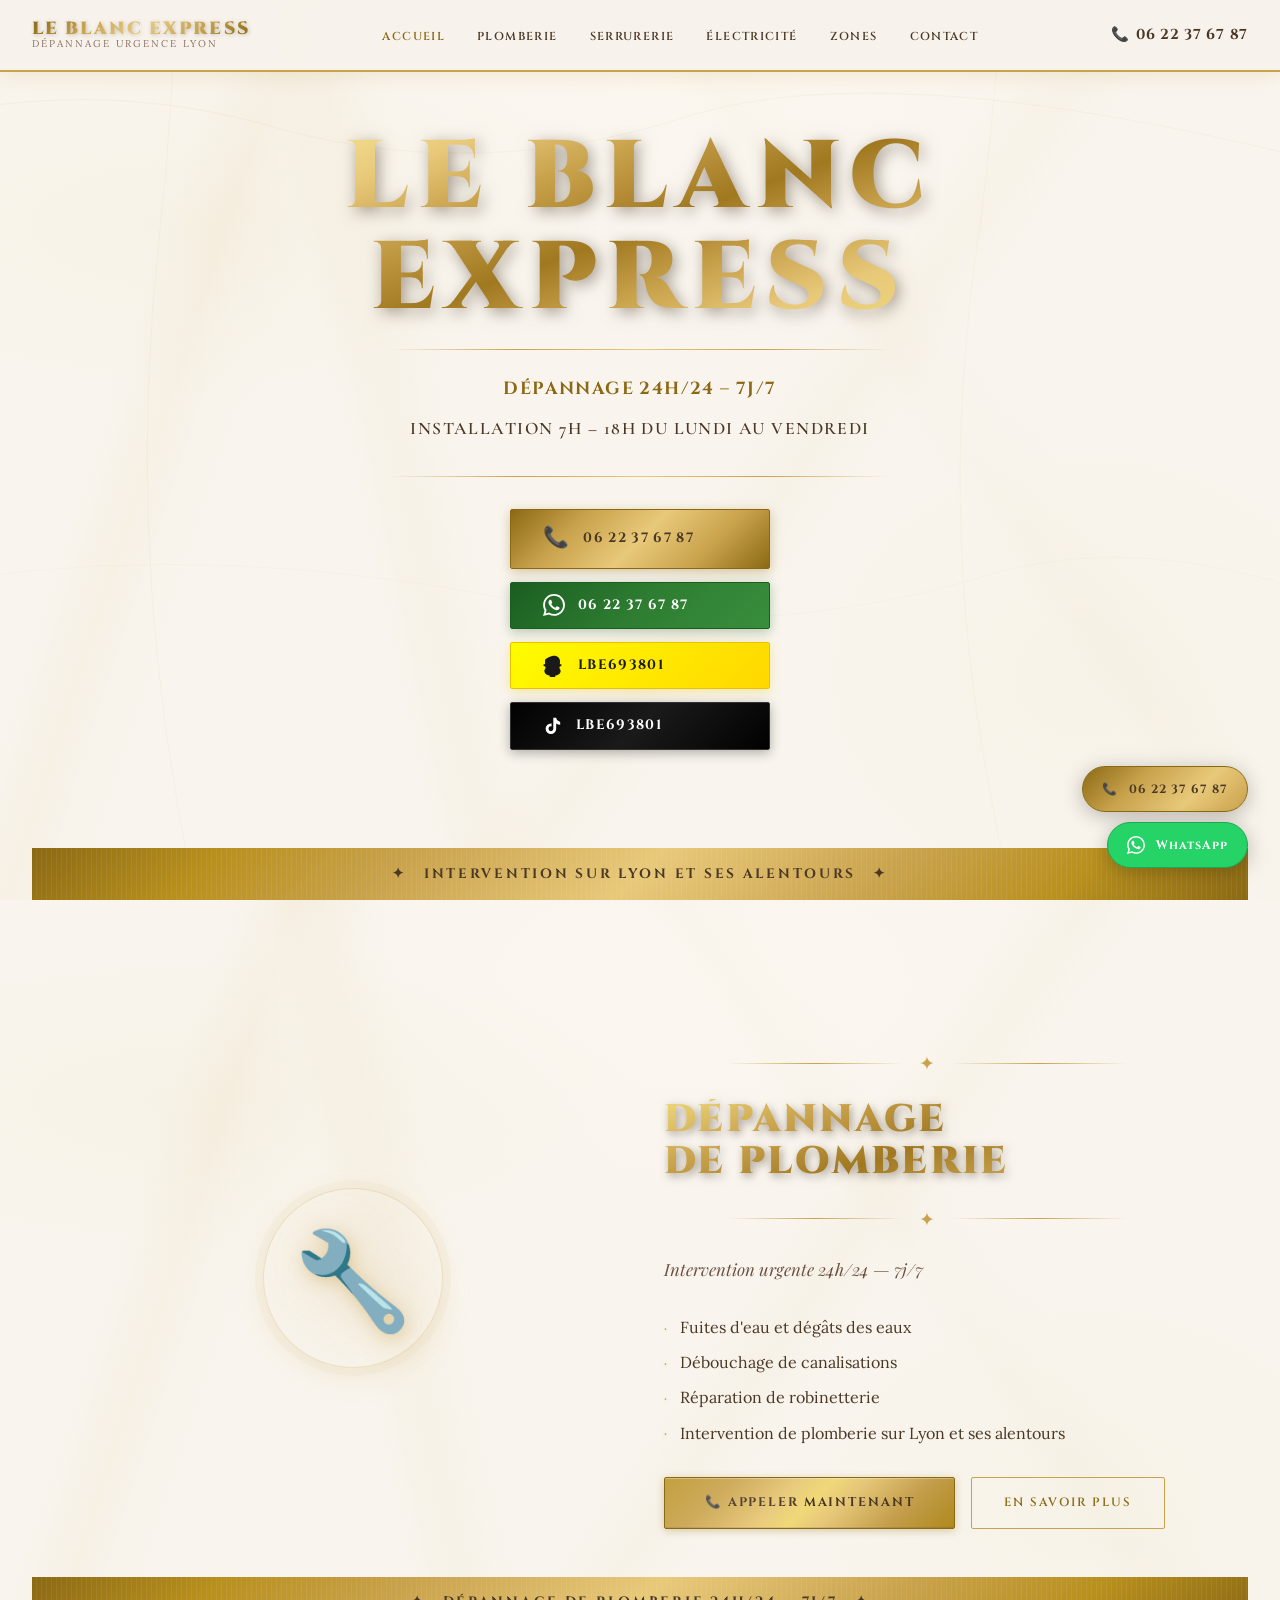
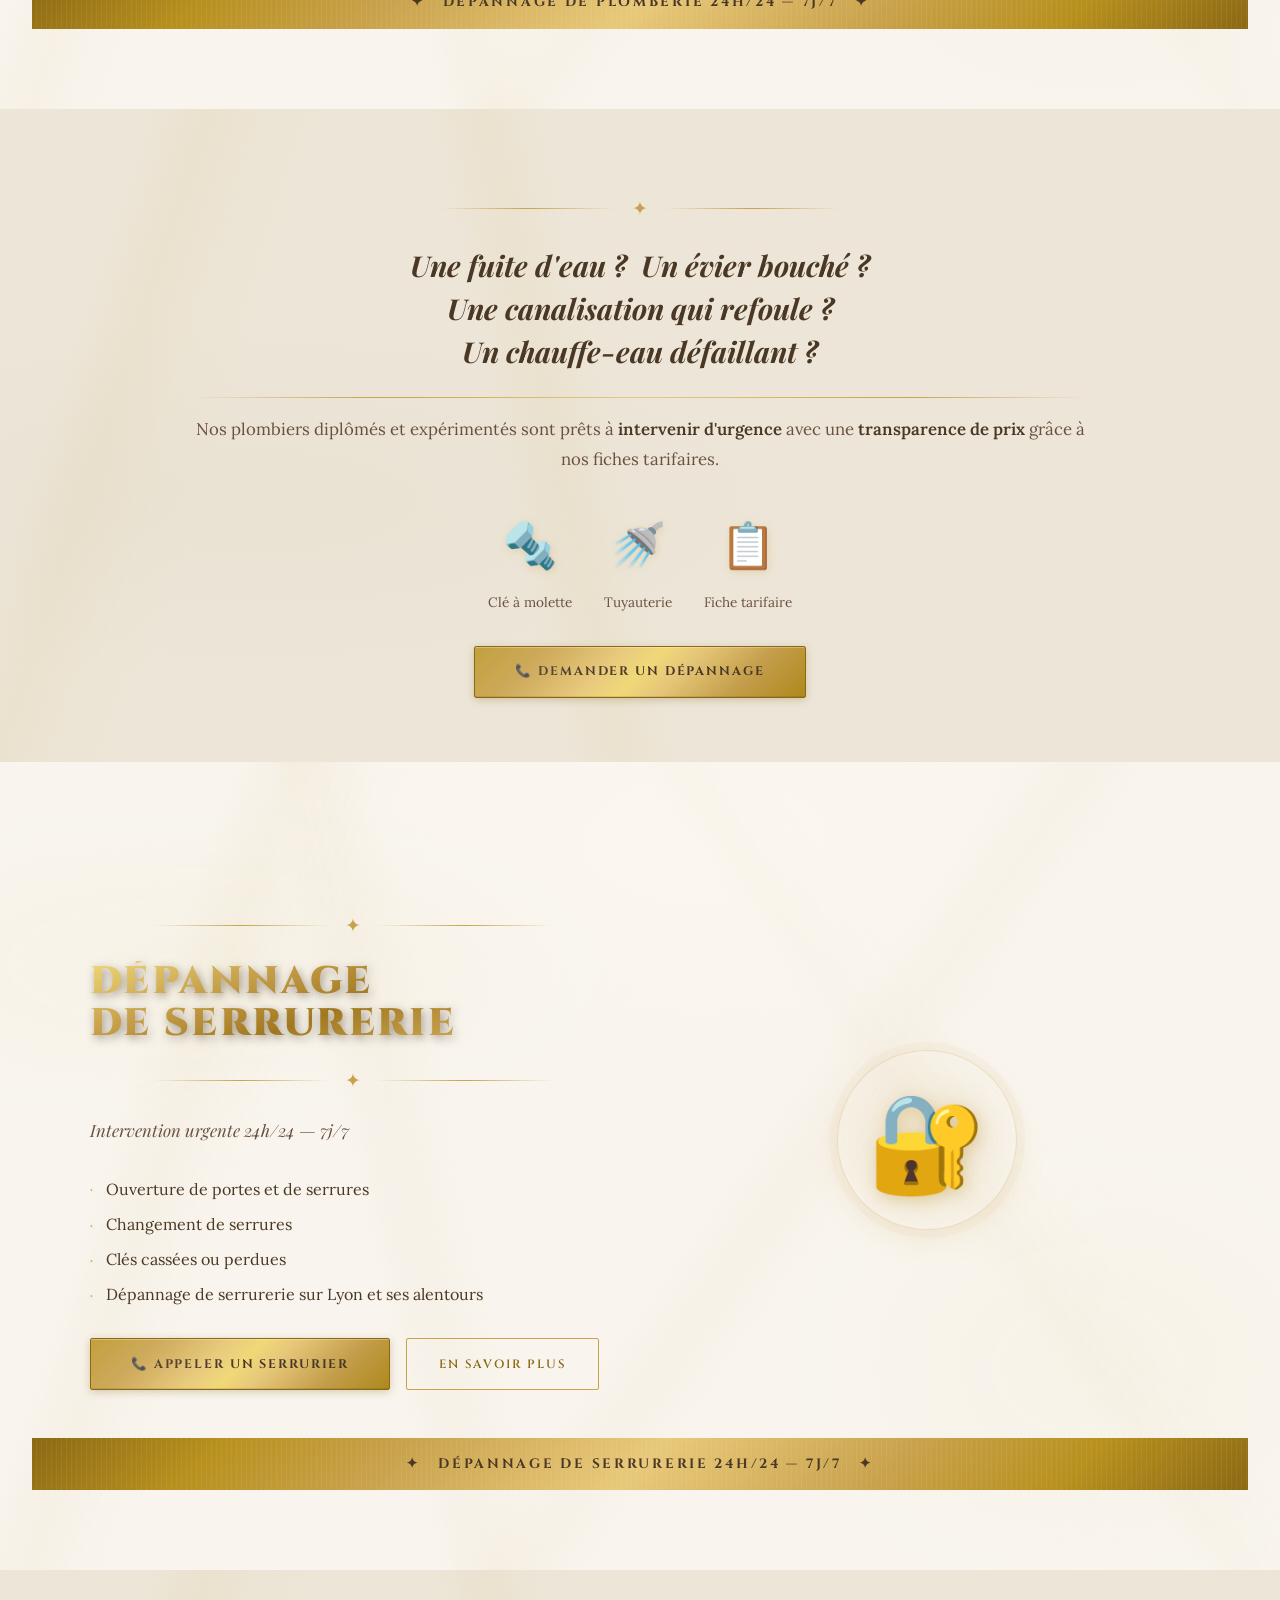
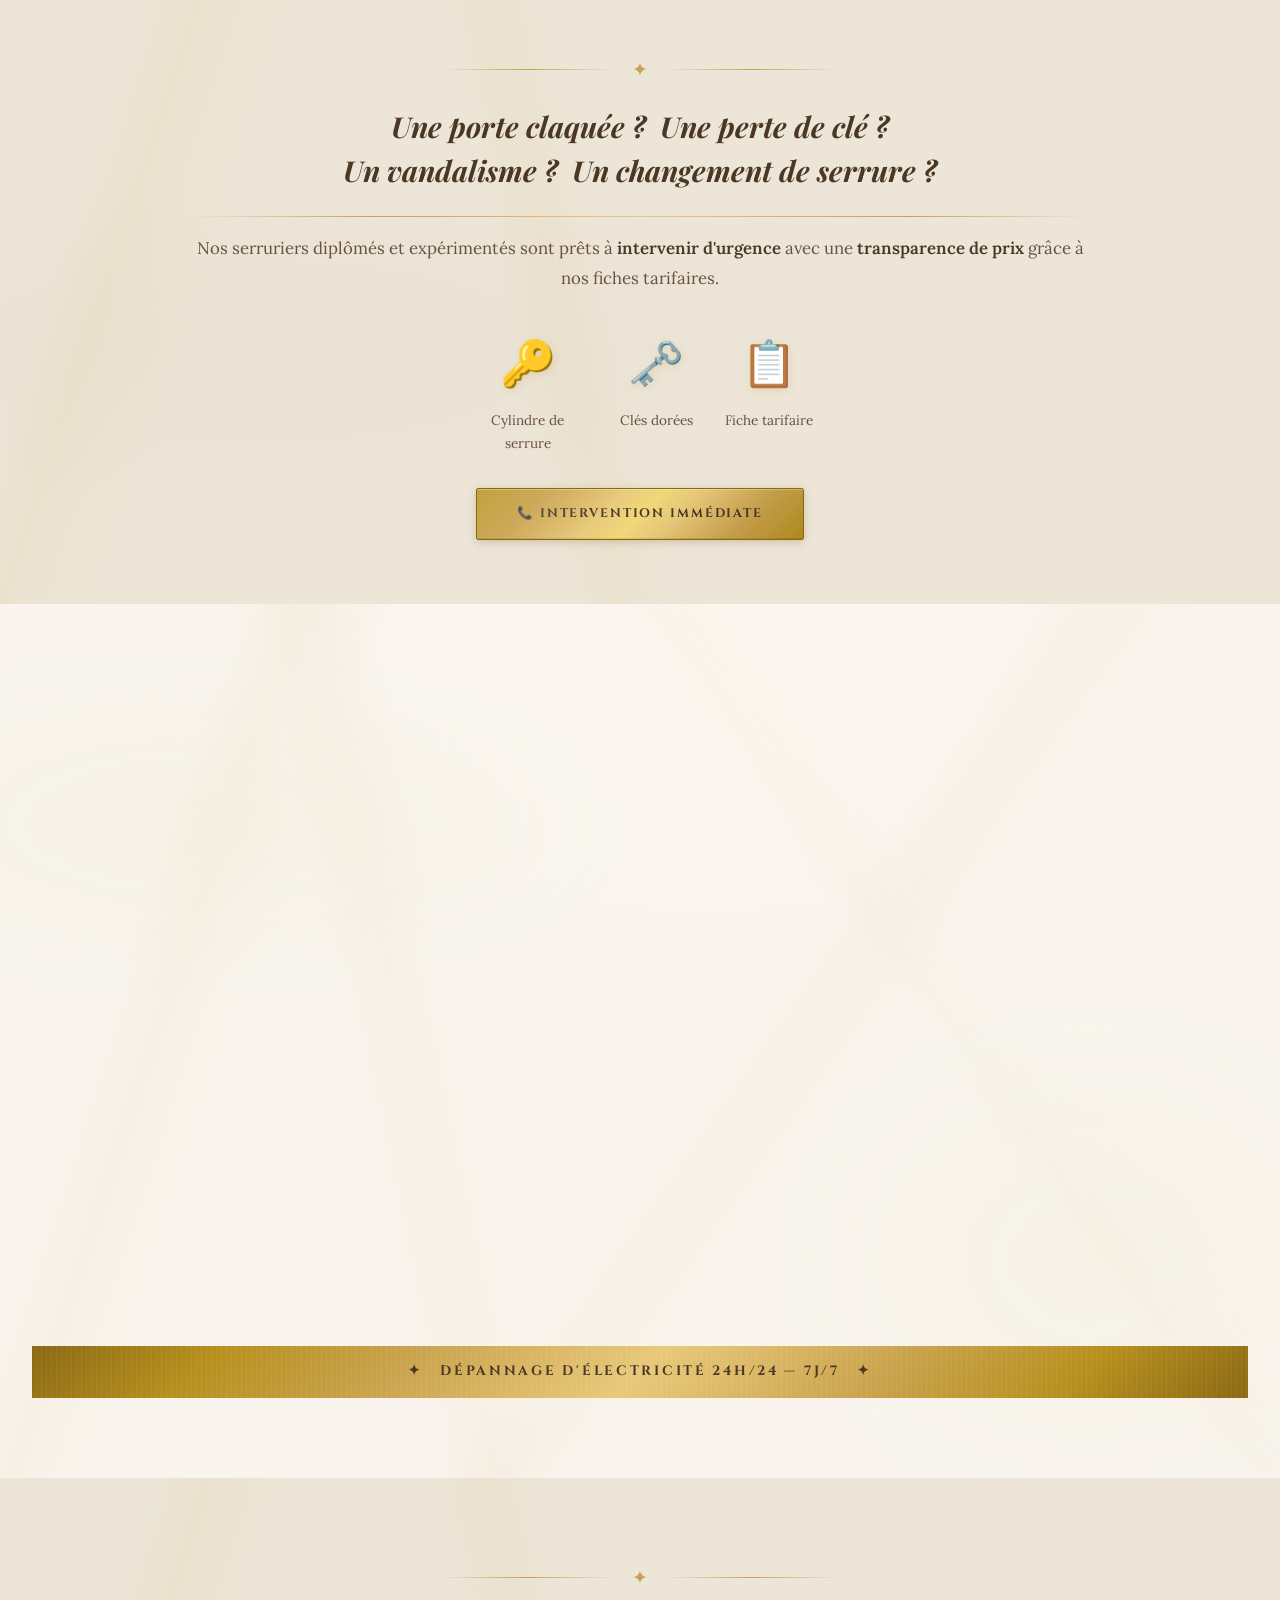
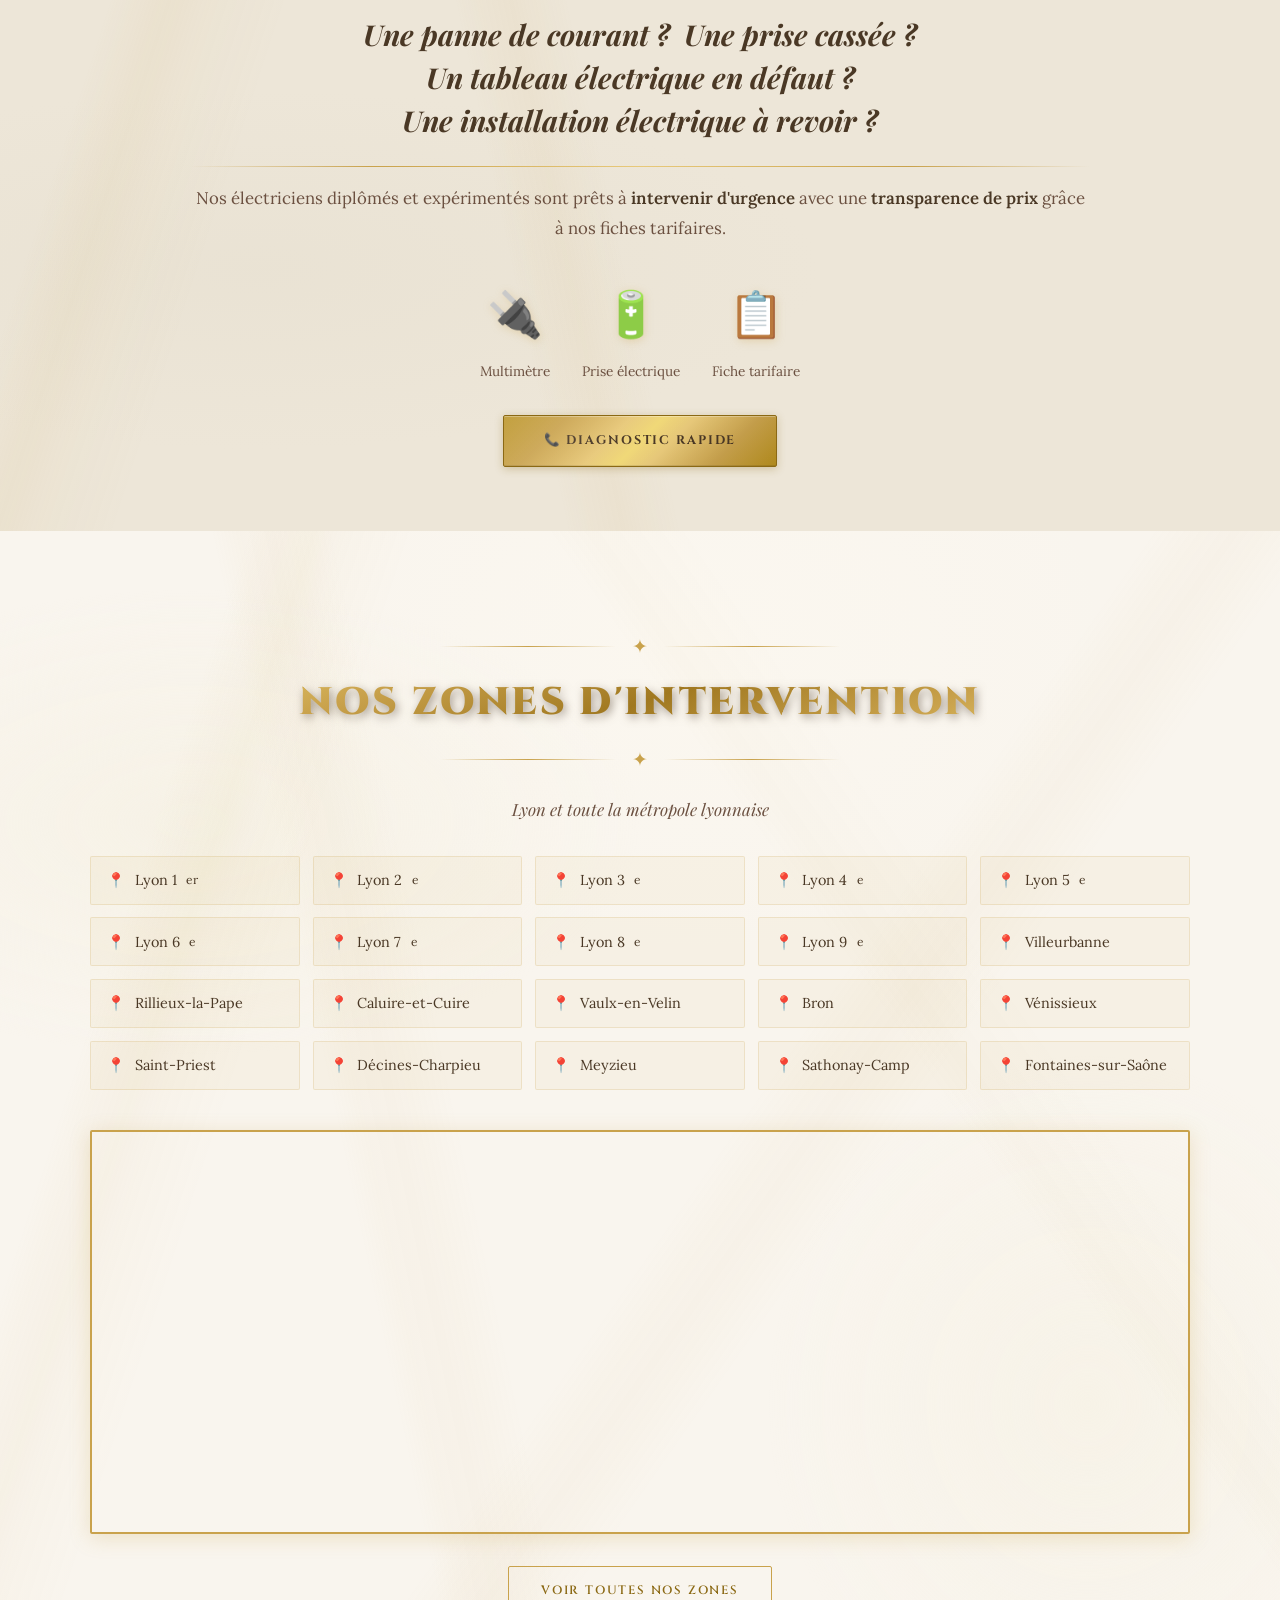
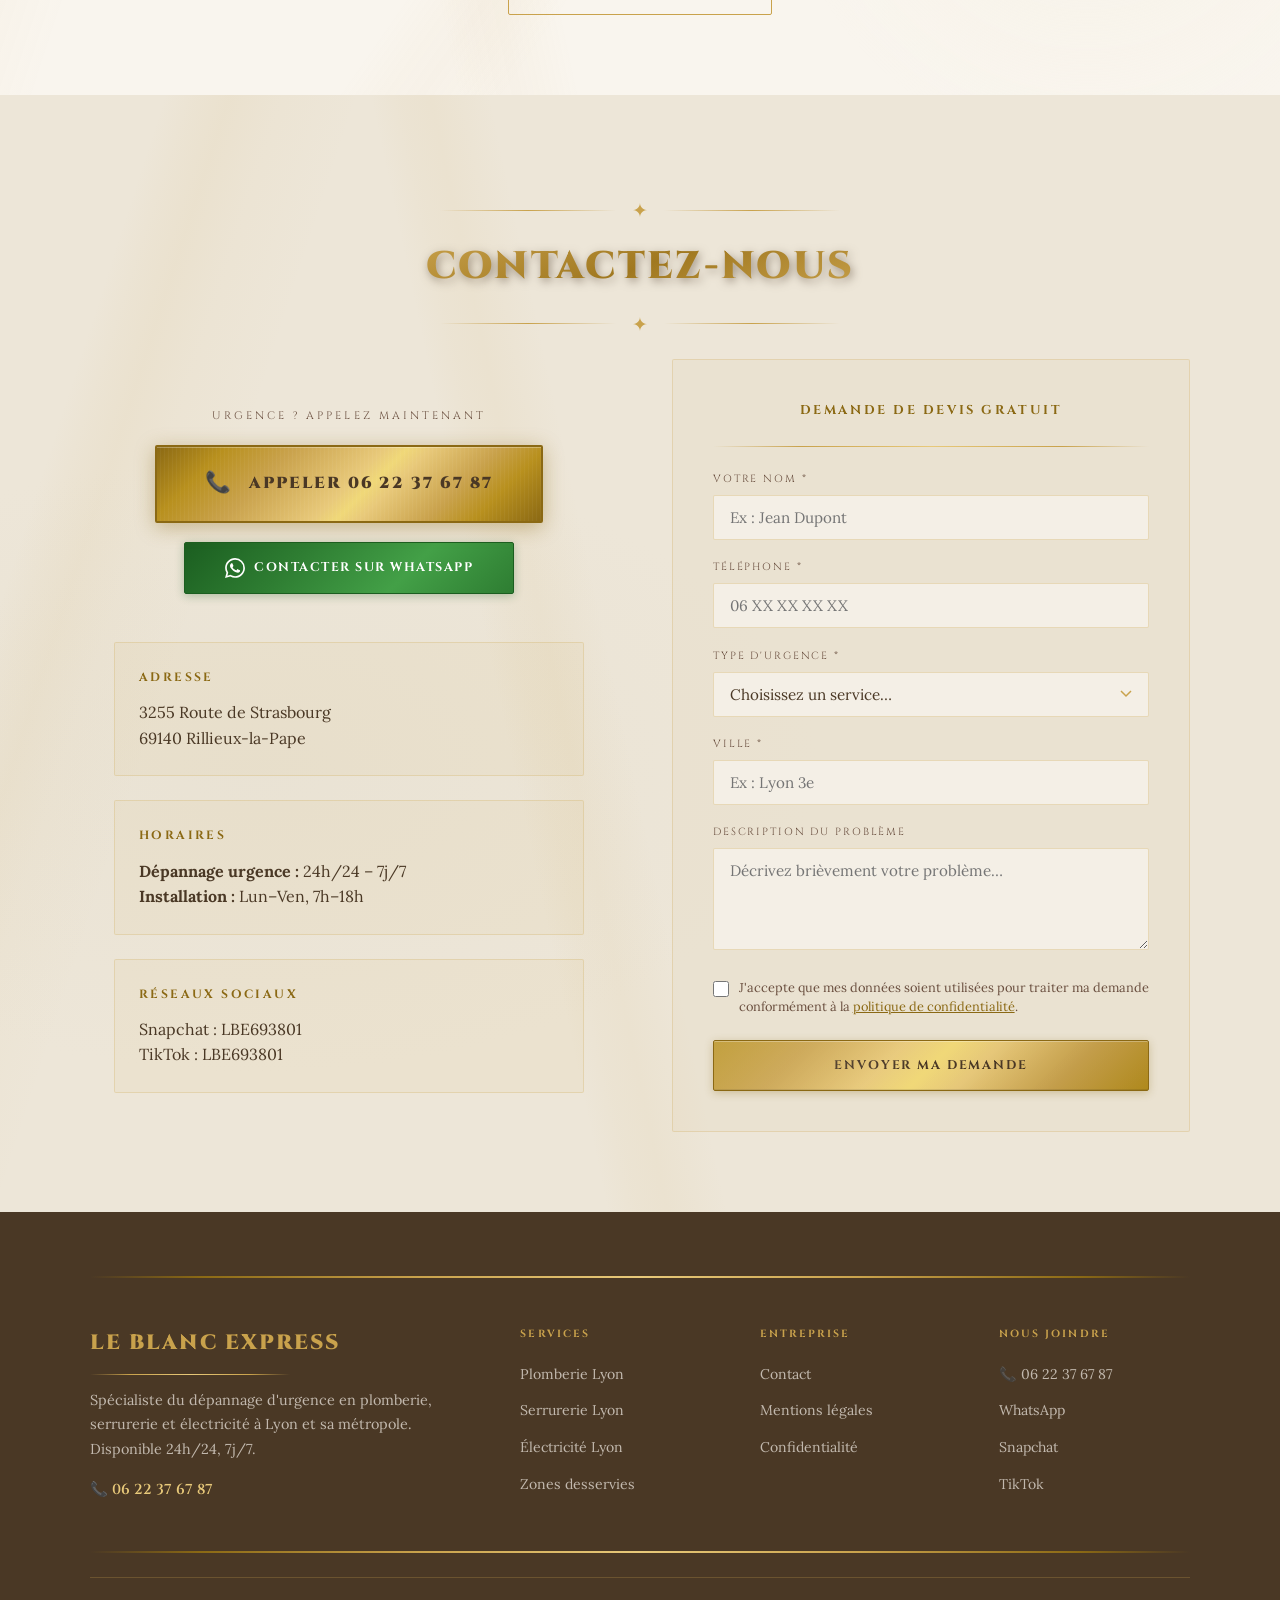
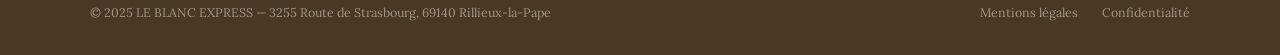
==== commit df98cc8a: "seo: add LocalBusiness JSON-LD schema to all 8 pages" ====
--- a/index.html
+++ b/index.html
@@ -79,6 +79,24 @@
     }
   }
   </script>
+  <script type="application/ld+json">
+  {
+    "@context": "https://schema.org",
+    "@type": "LocalBusiness",
+    "name": "Le Blanc Express",
+    "image": "https://www.leblancexpress.fr/favicon.svg",
+    "@id": "https://www.leblancexpress.fr/#localbusiness",
+    "url": "https://www.leblancexpress.fr",
+    "telephone": "0622376787",
+    "address": {
+      "@type": "PostalAddress",
+      "streetAddress": "3255 rte de Strasbourg",
+      "addressLocality": "Rillieux-la-Pape",
+      "postalCode": "69140",
+      "addressCountry": "FR"
+    }
+  }
+  </script>
 </head>
 <body>
 
@@ -564,4 +582,4 @@
 
 <script src="js/main.js"></script>
 </body>
-</html>
+</html>
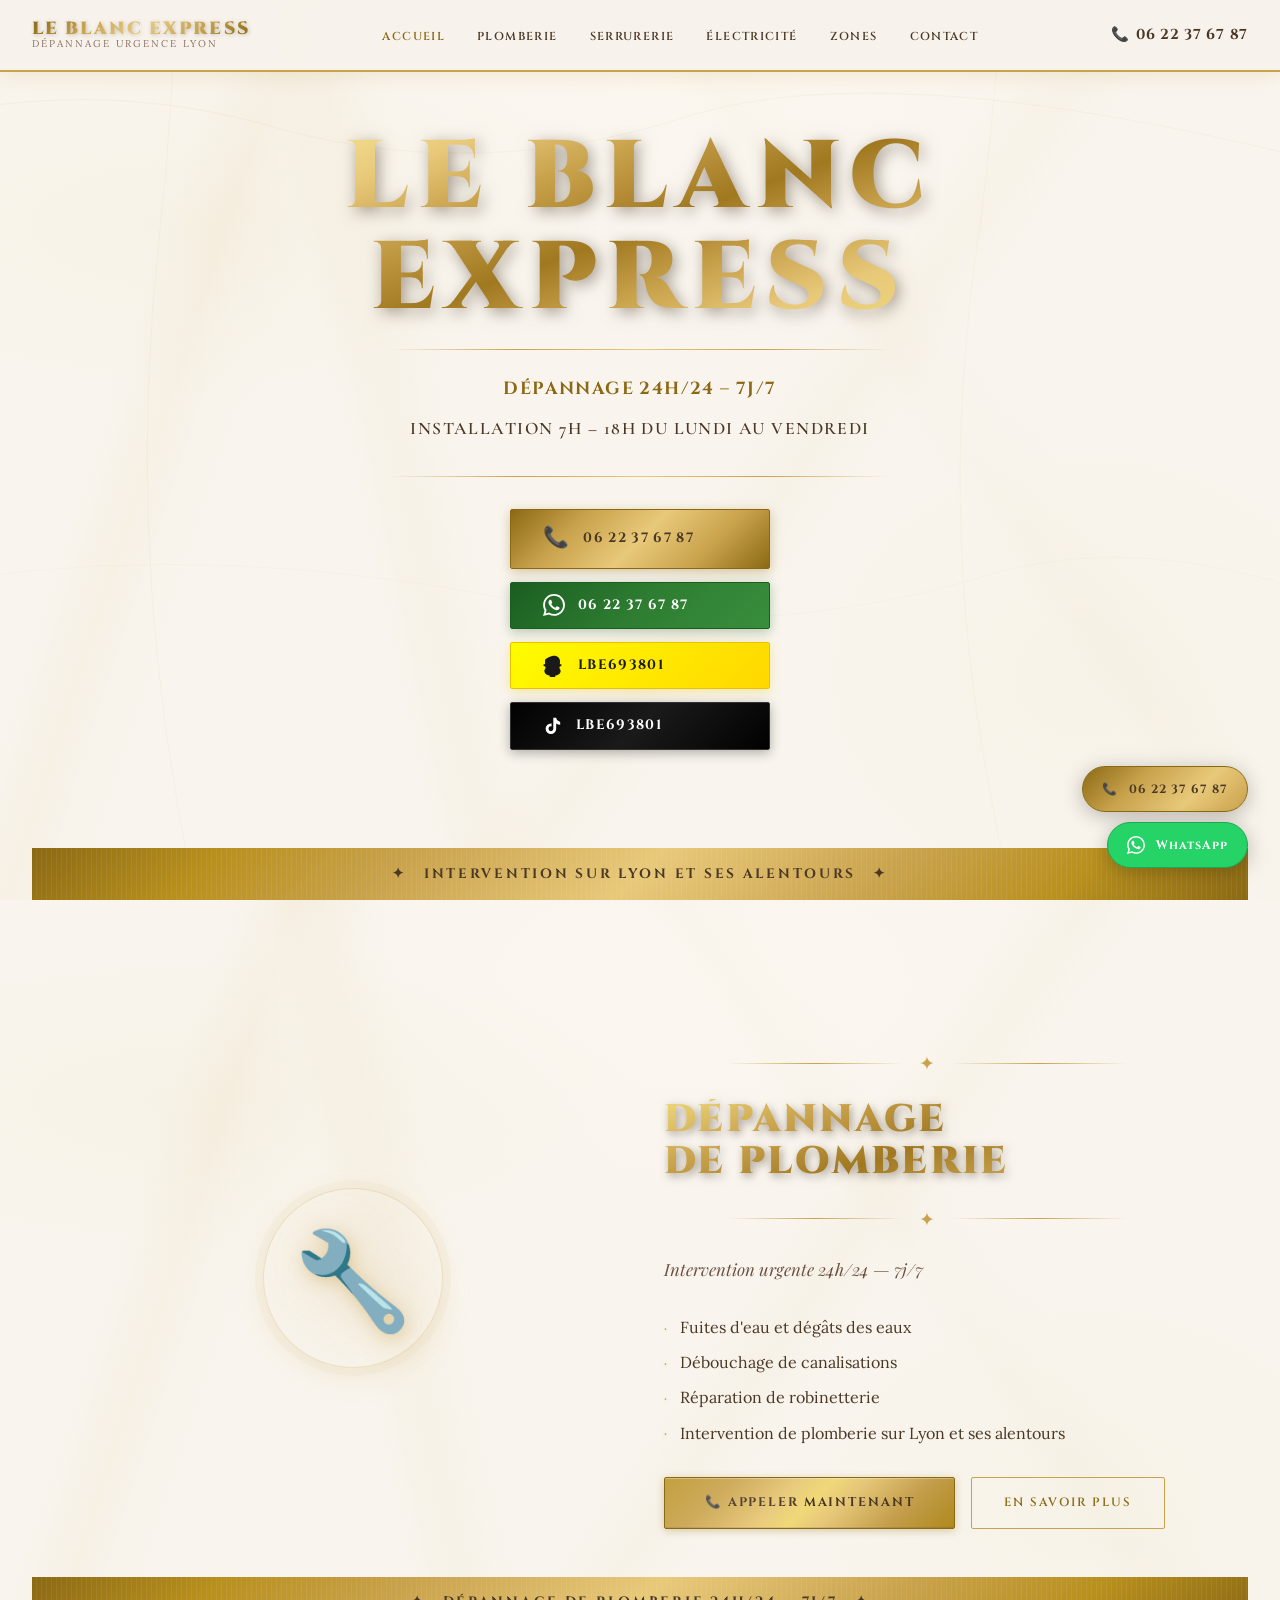
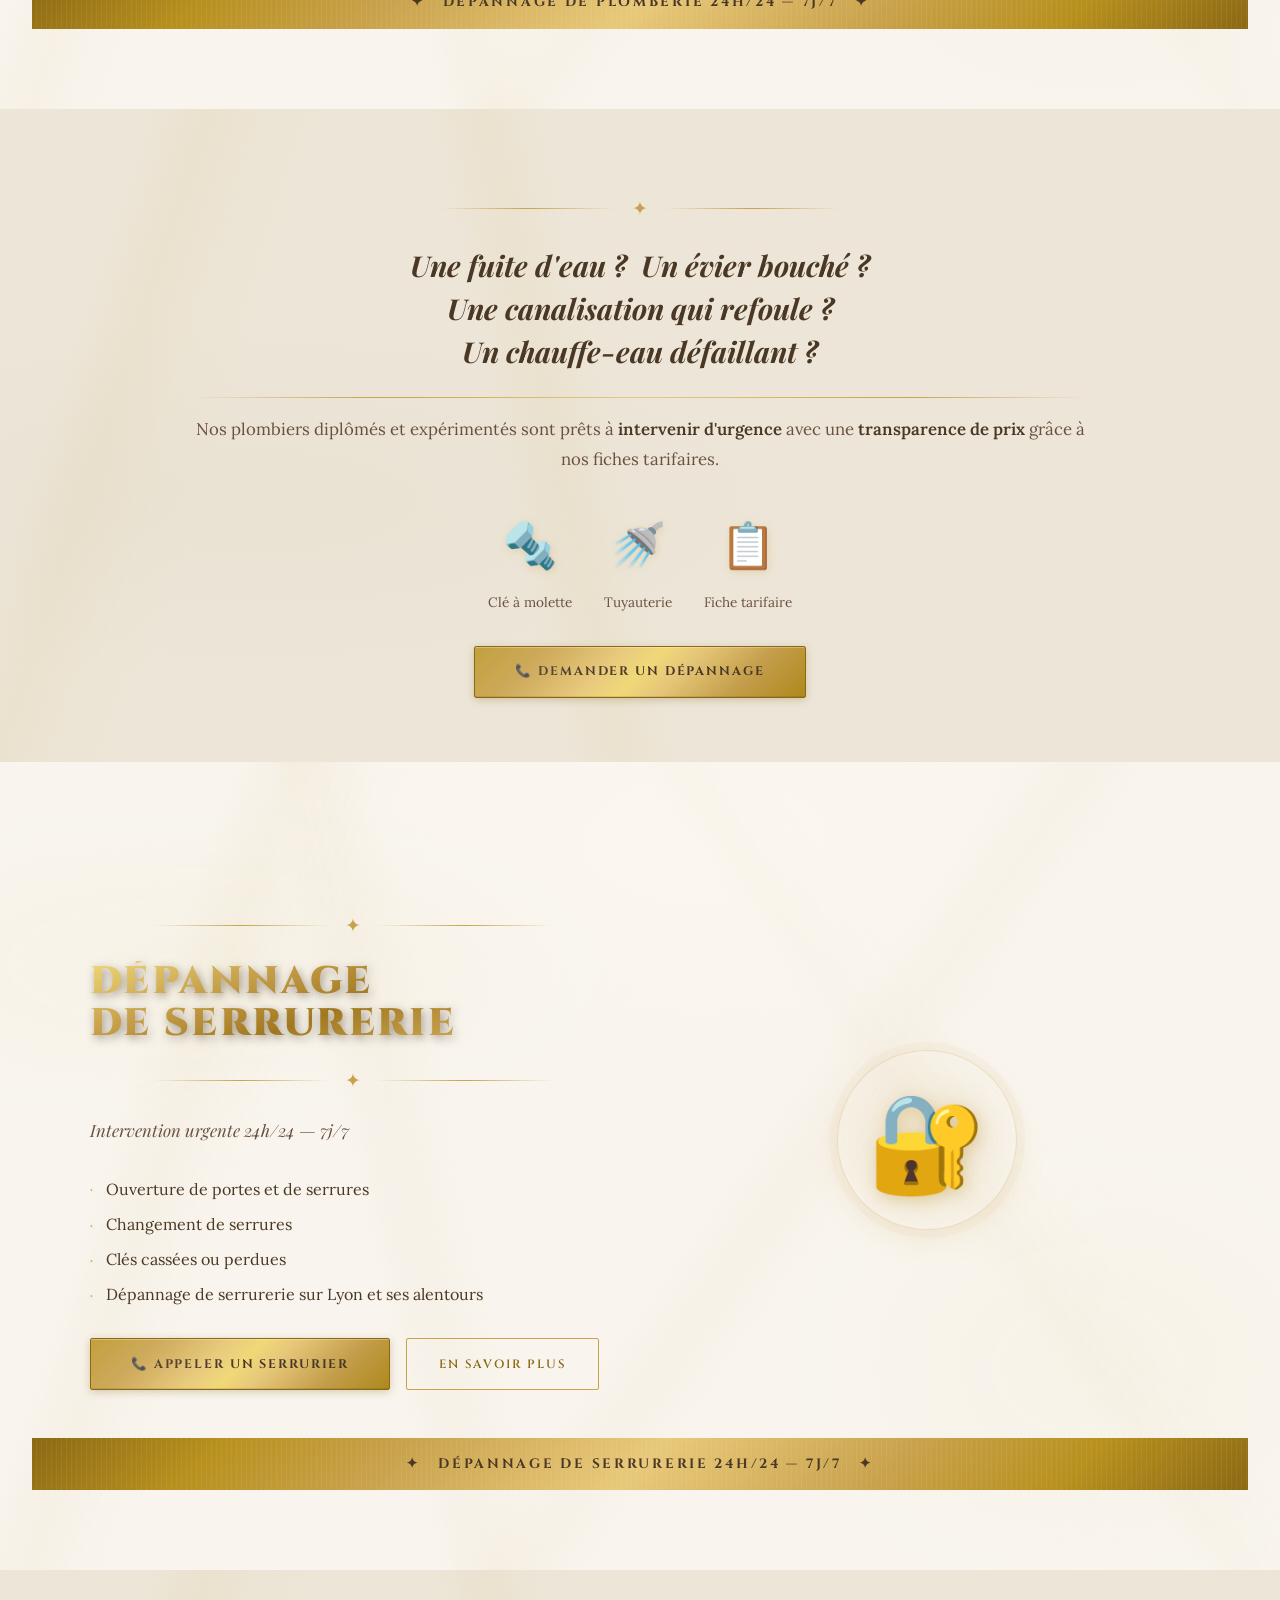
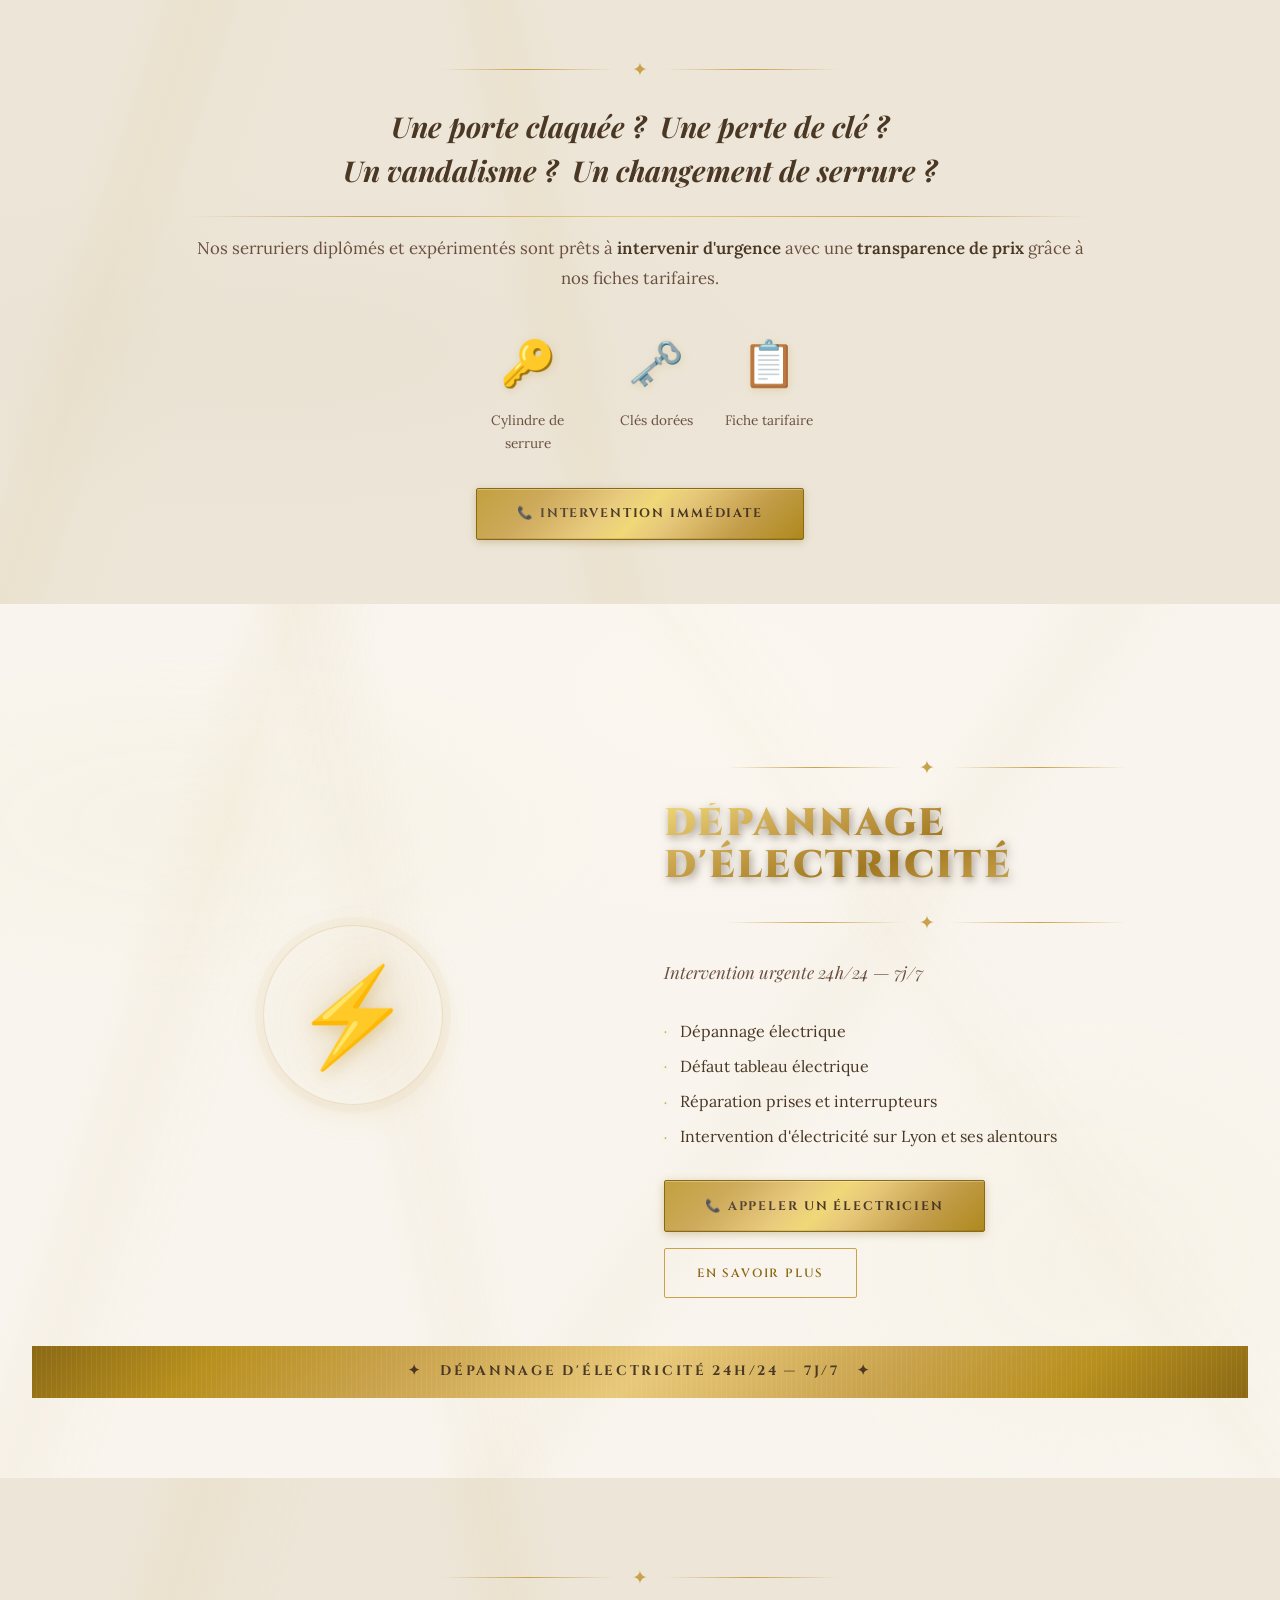
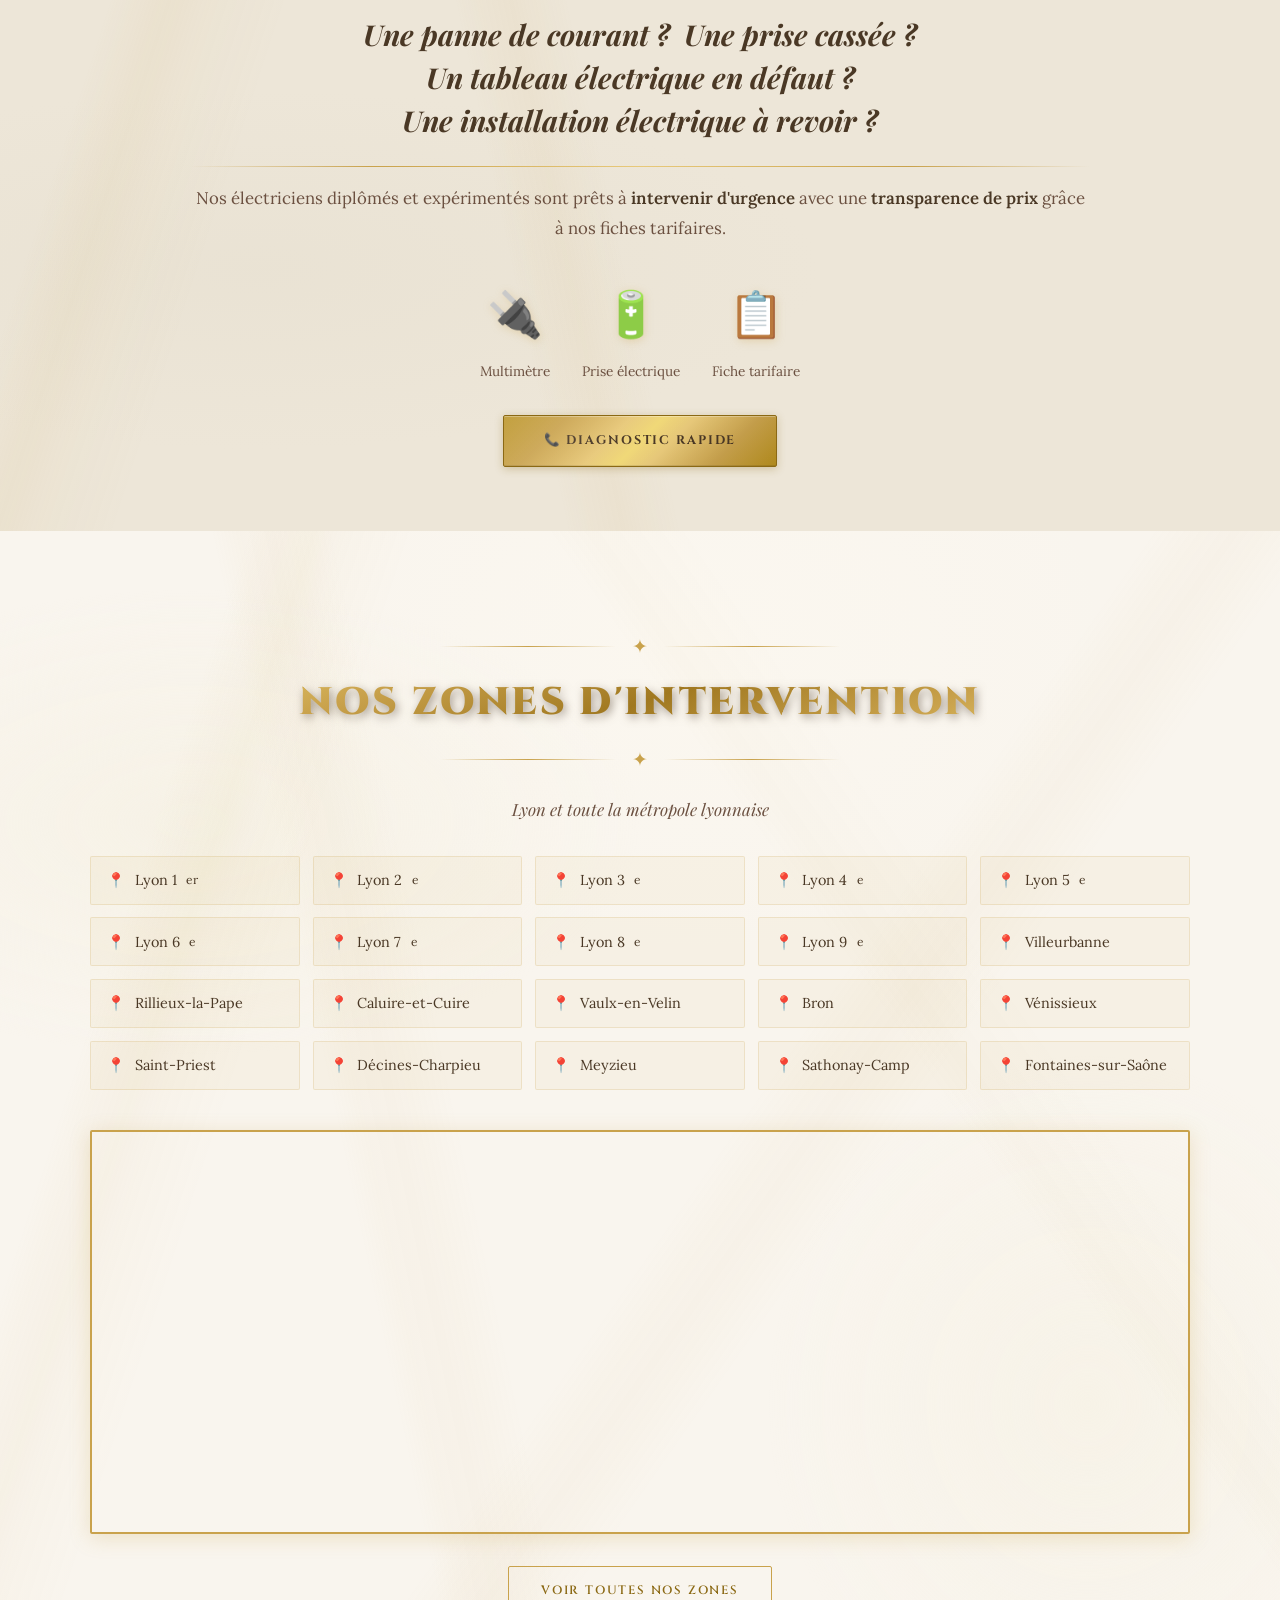
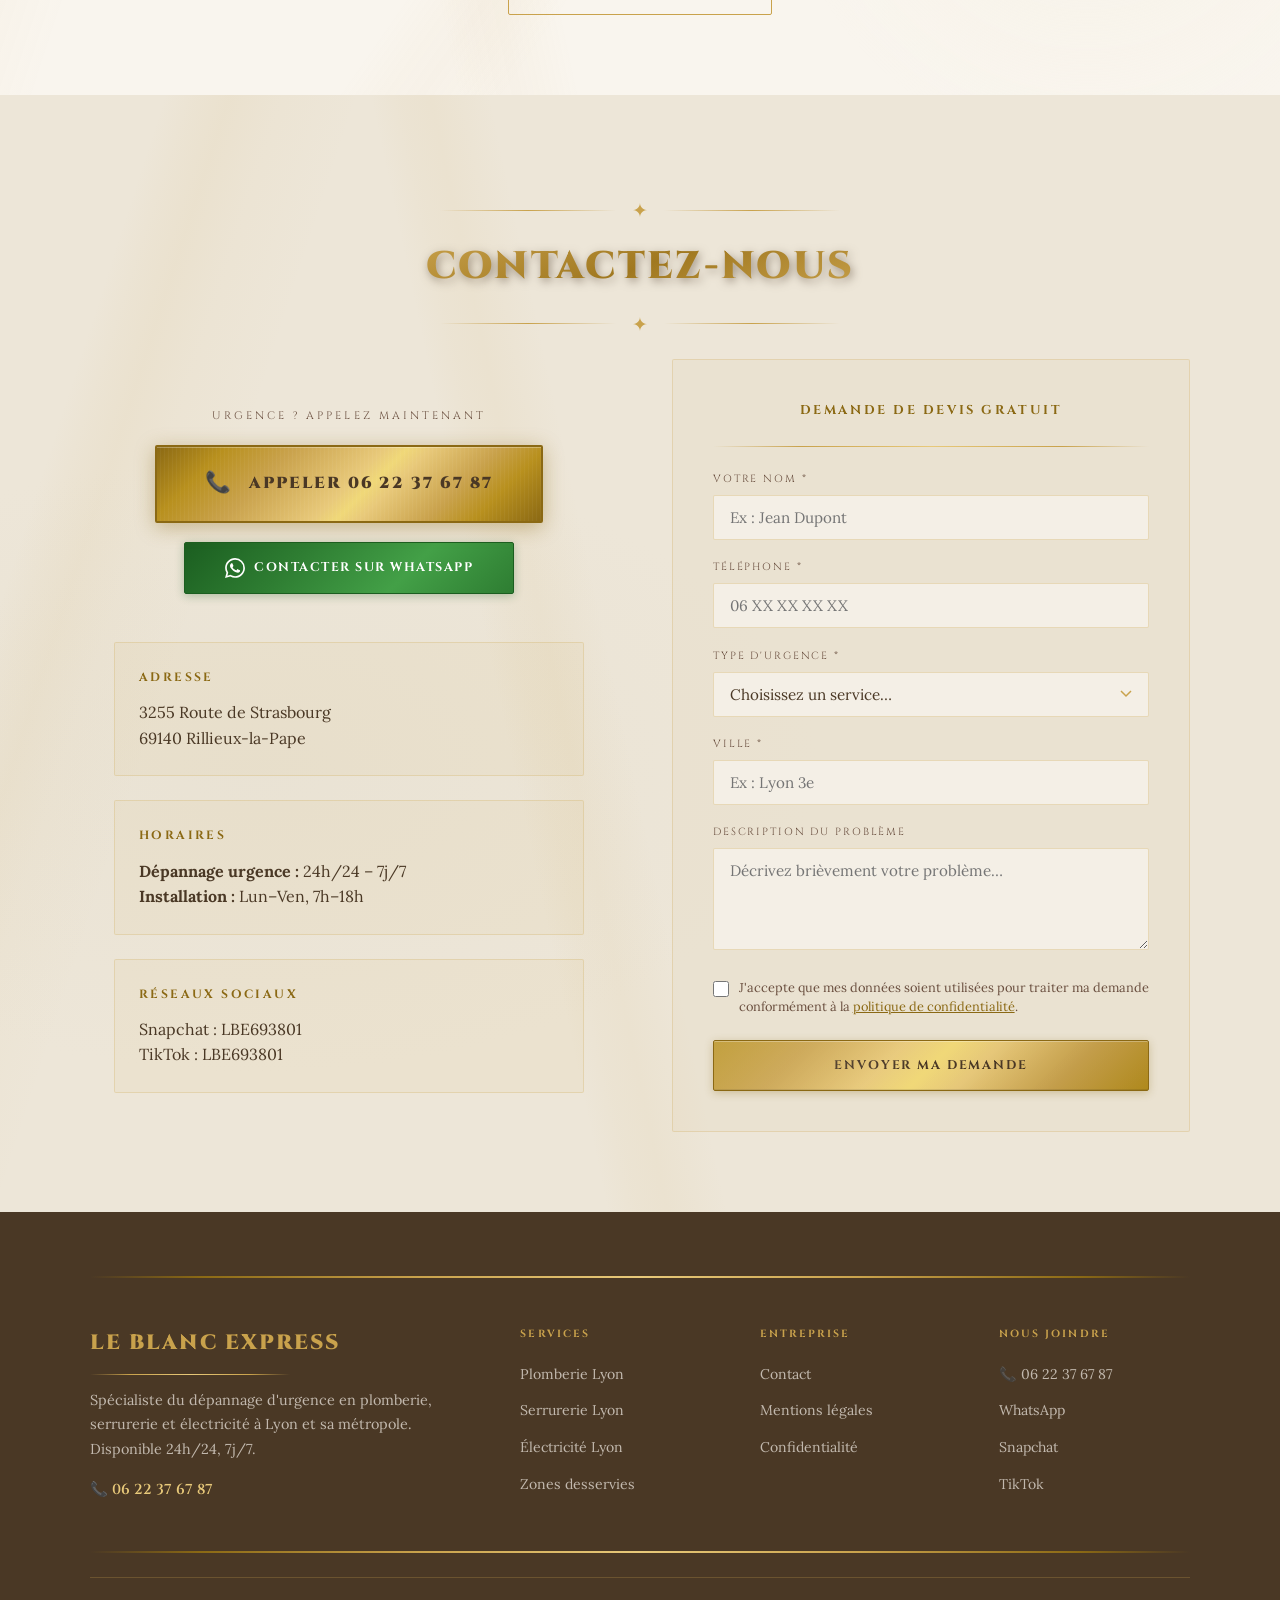
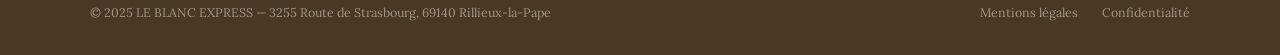
==== commit 4cfc9b28: "seo: add LocalBusiness JSON-LD schema to all 8 pages Adds Schema.org LocalBusiness structured data t" ====
--- a/index.html
+++ b/index.html
@@ -582,4 +582,4 @@
 
 <script src="js/main.js"></script>
 </body>
-</html>+</html>
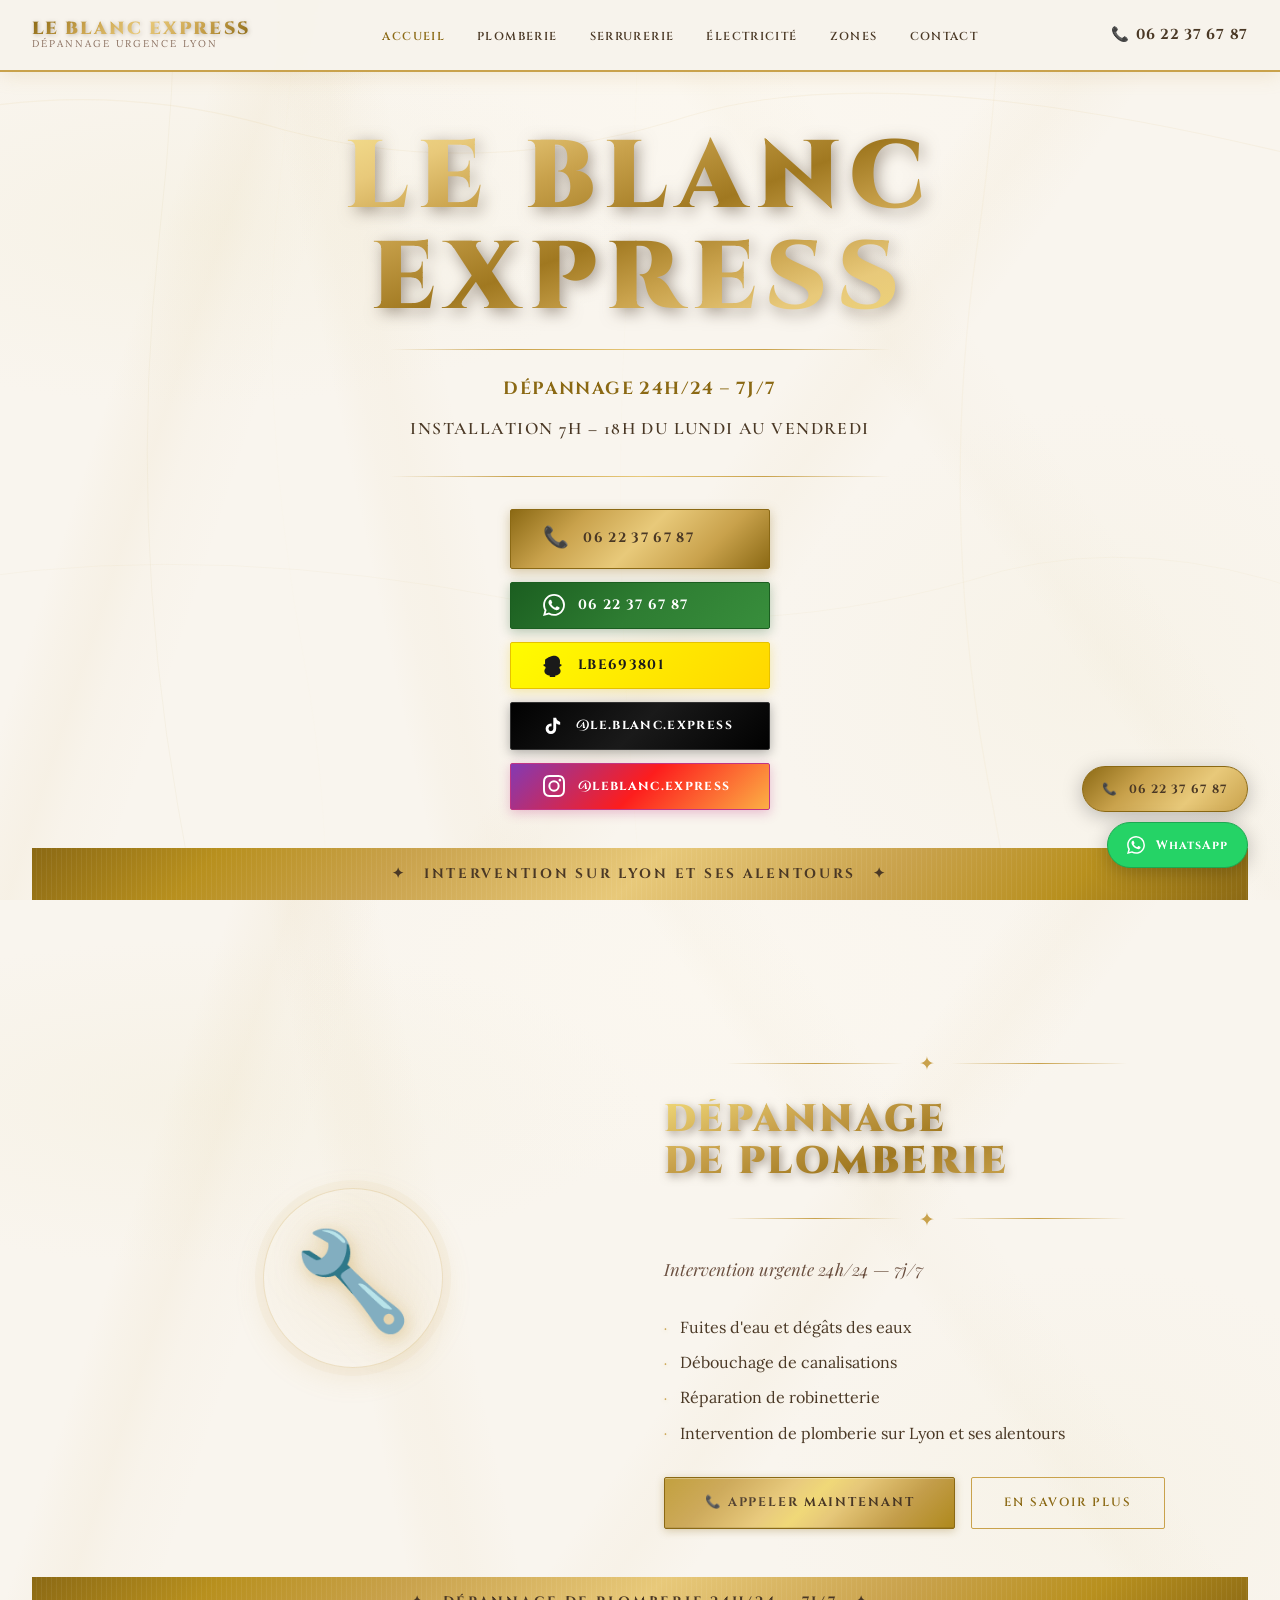
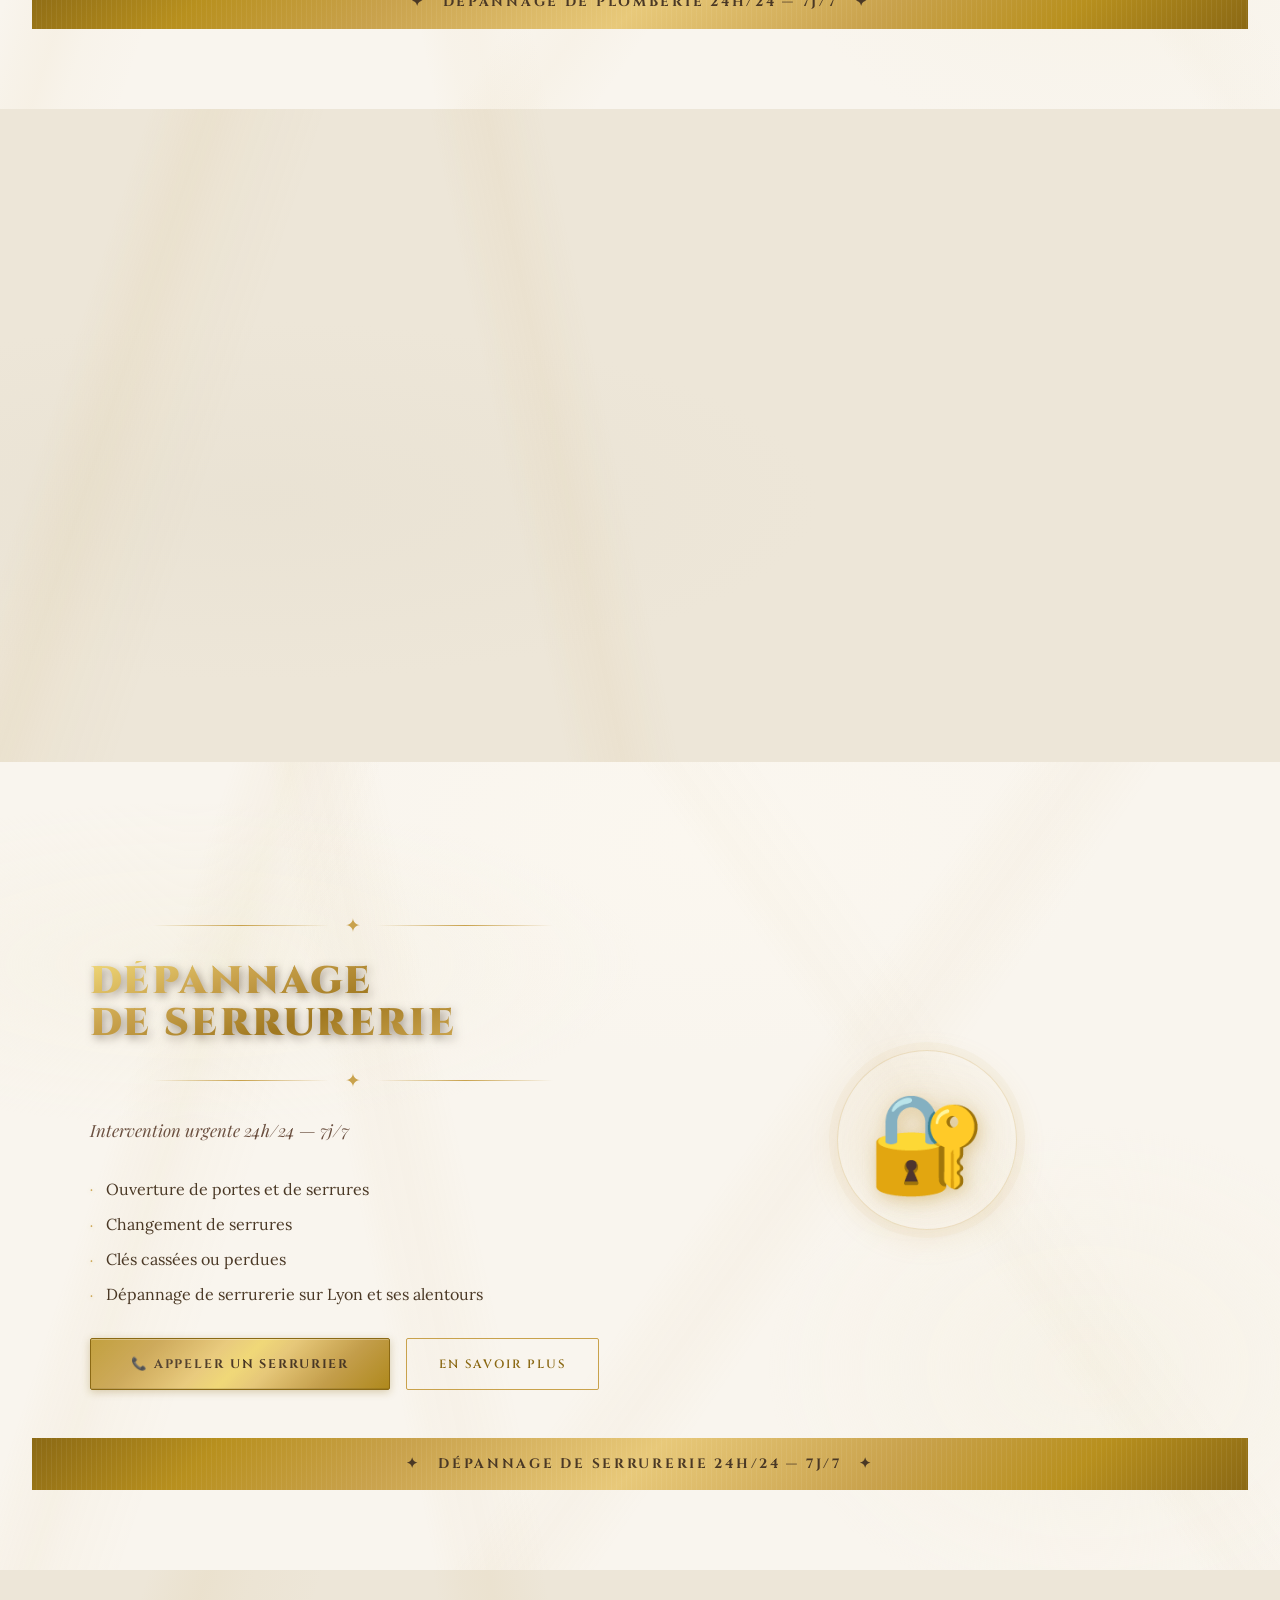
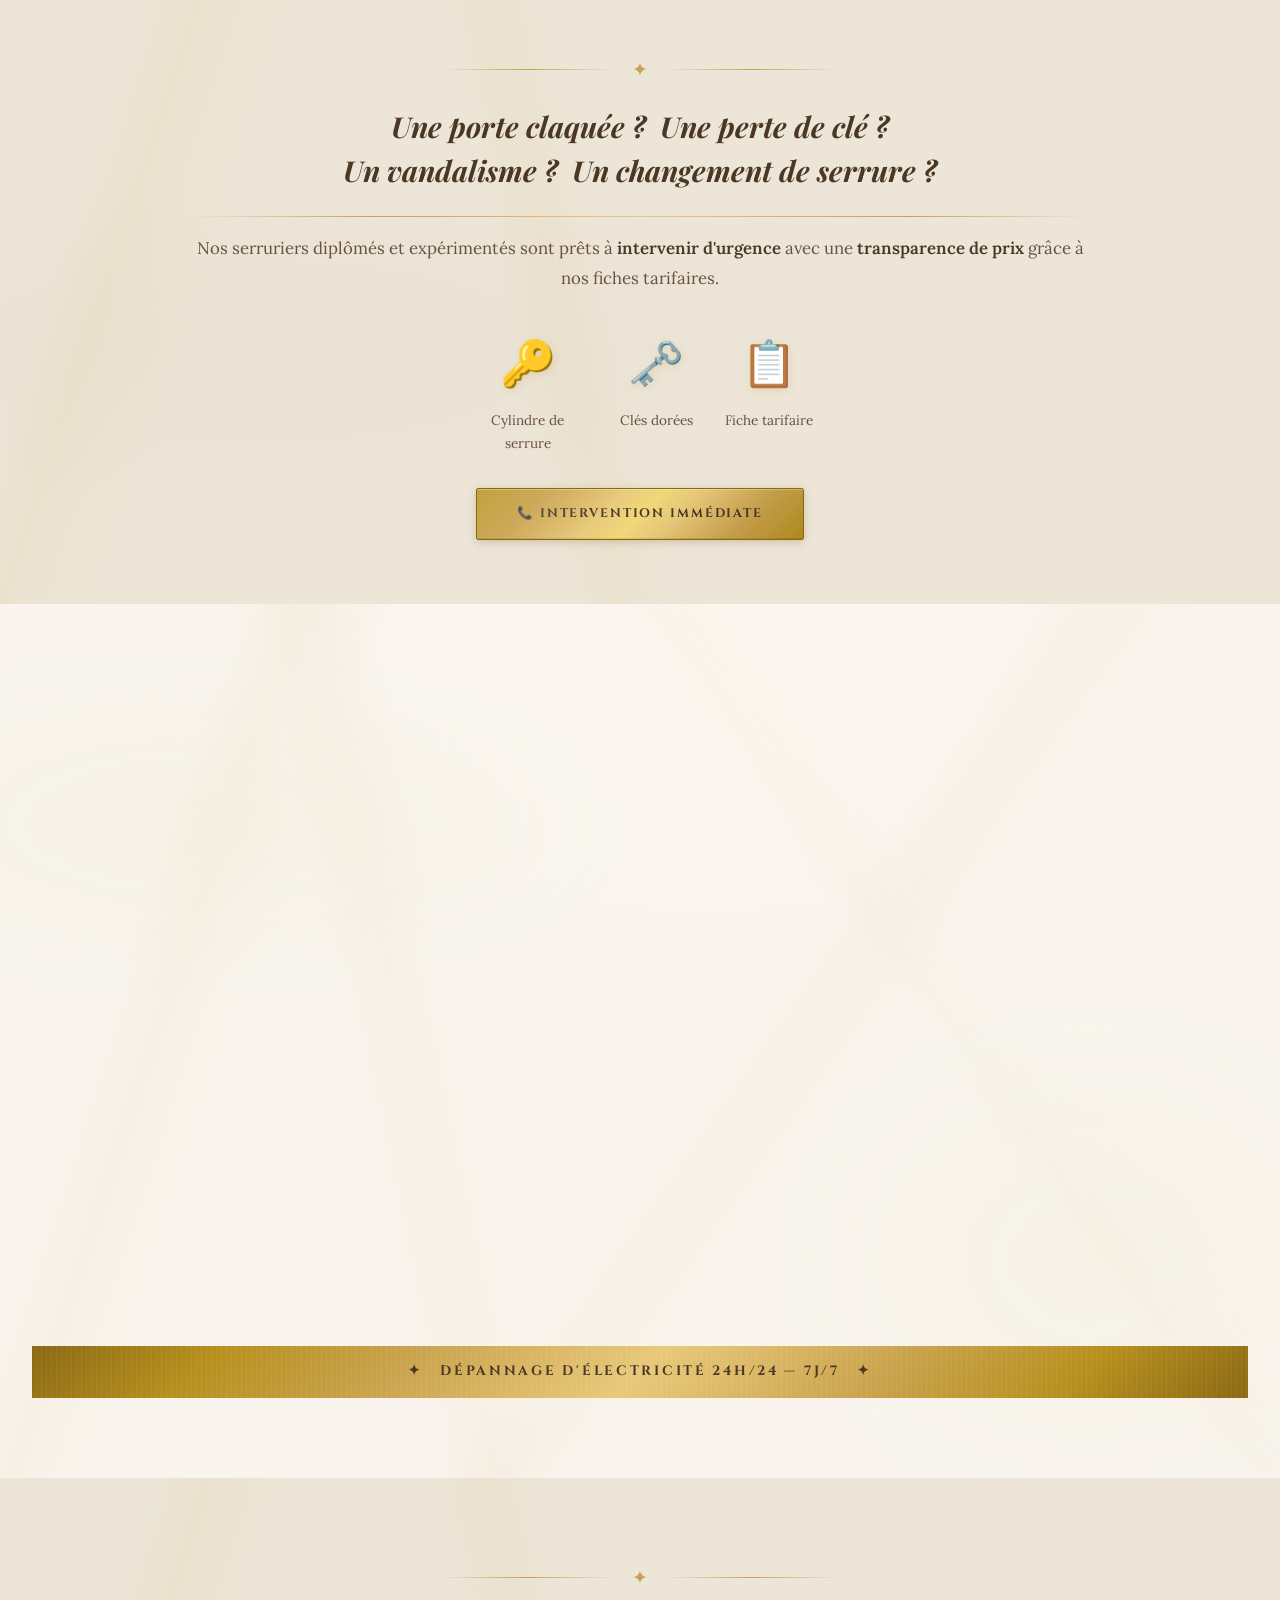
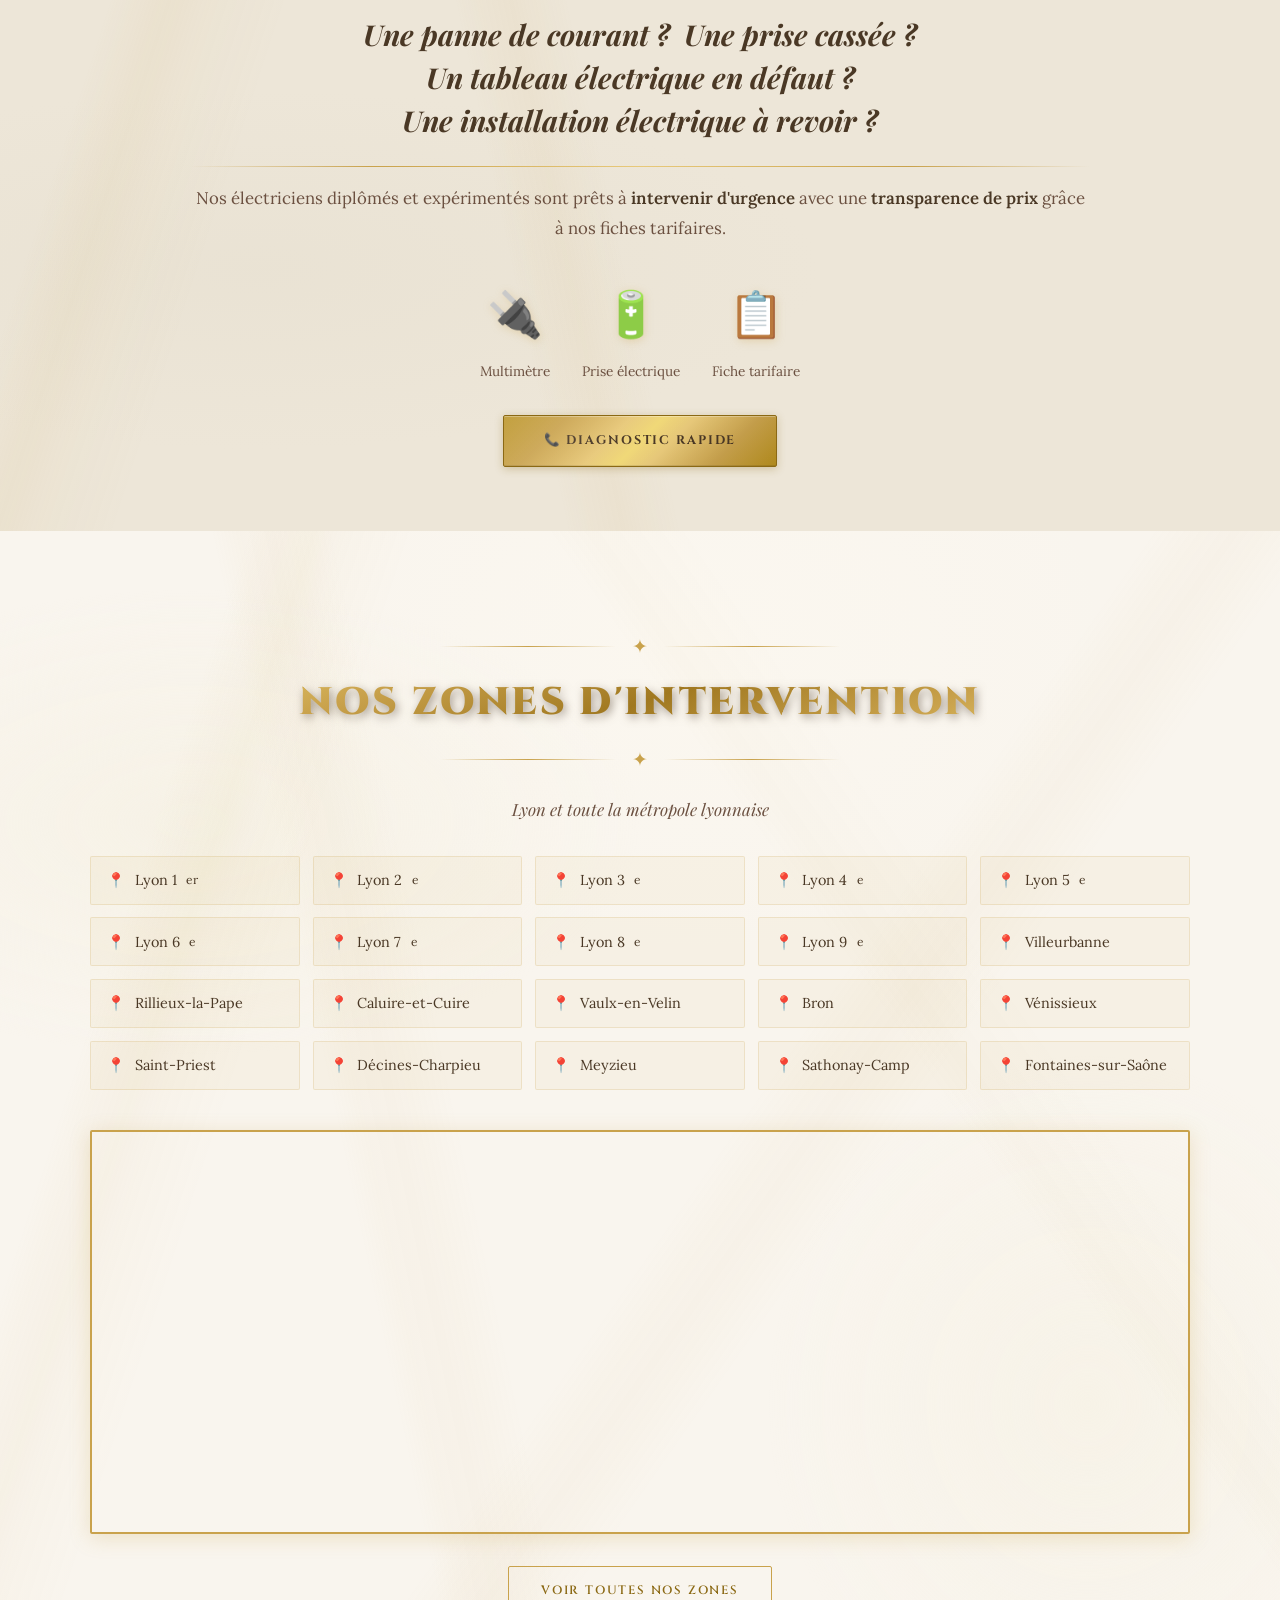
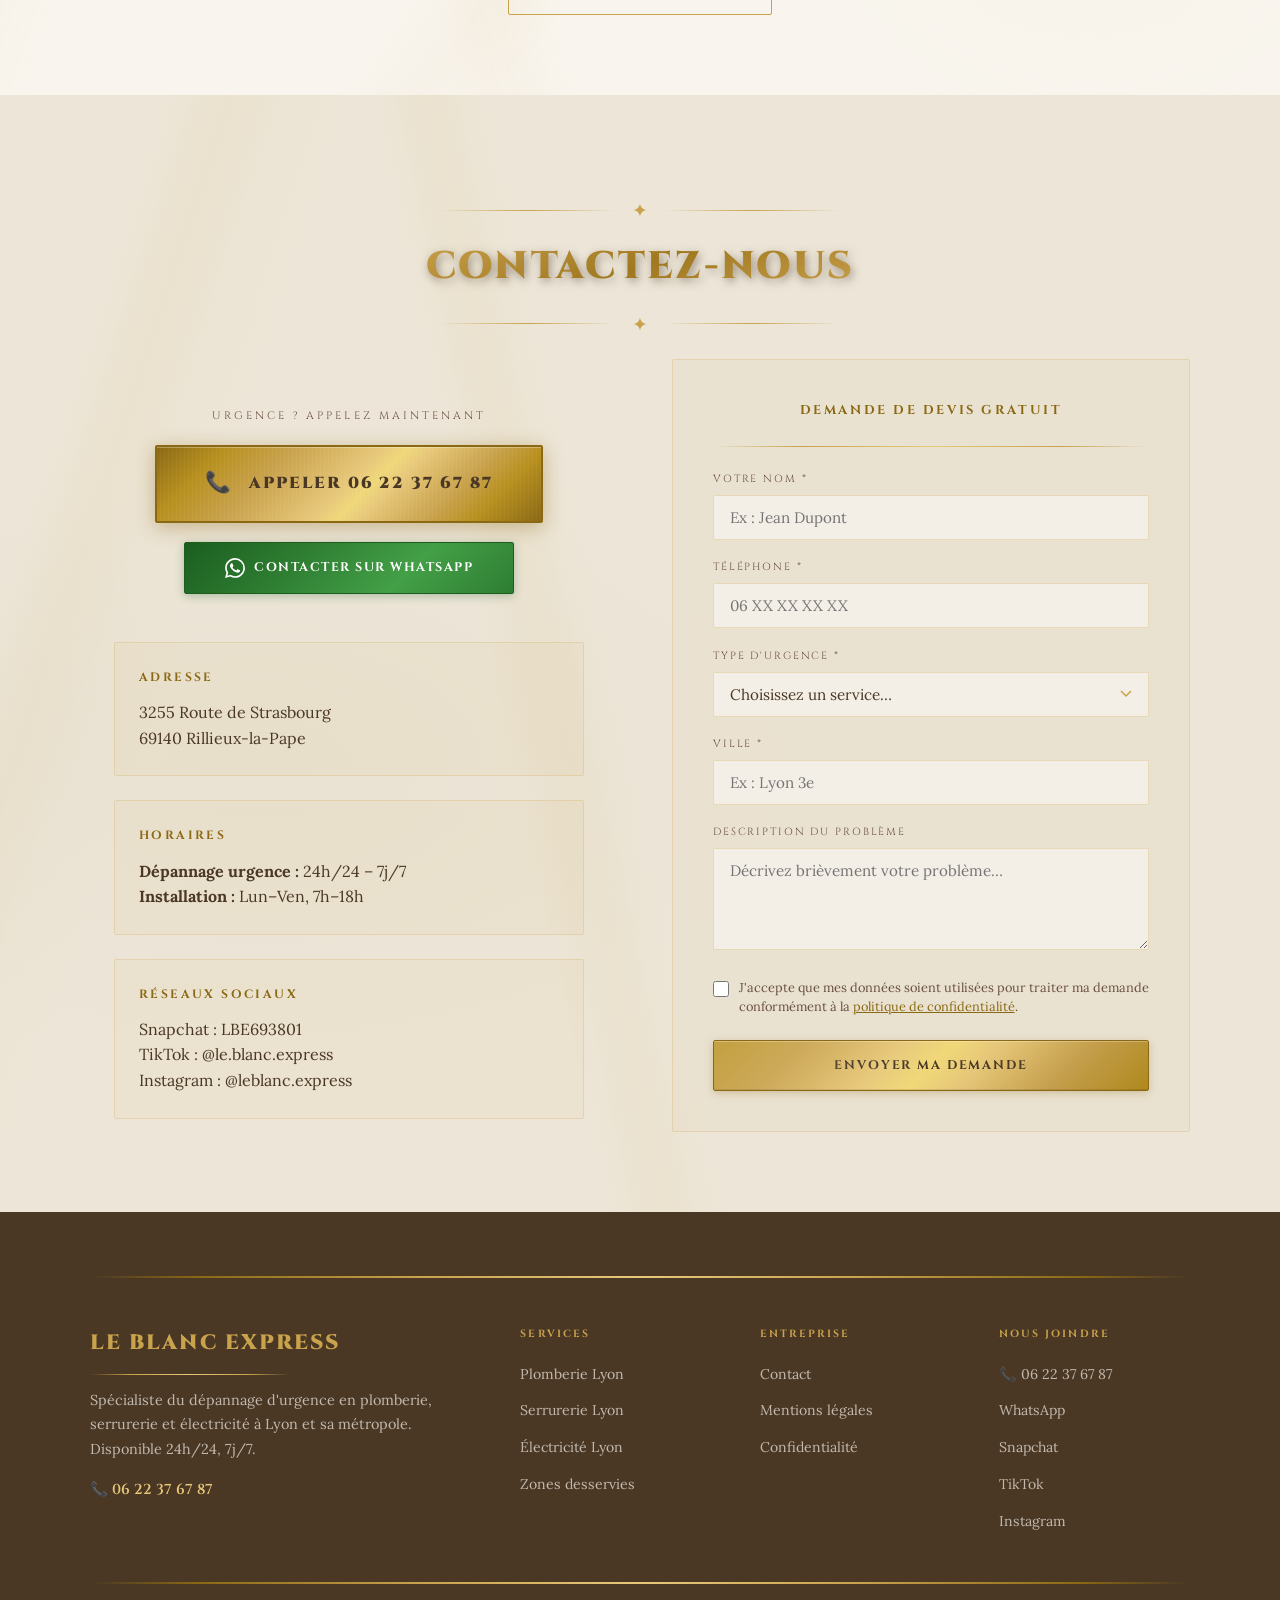
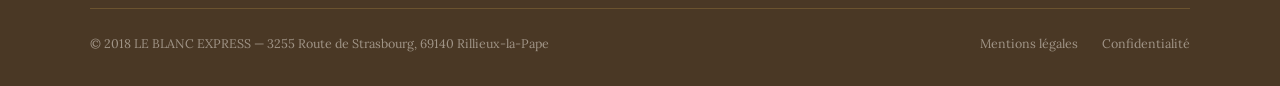
==== commit 038ccce4: "feat: add Instagram, update TikTok handle, link devis form to WhatsApp - Add Instagram (@leblanc.exp" ====
--- a/index.html
+++ b/index.html
@@ -185,9 +185,13 @@
         <svg width="22" height="22" viewBox="0 0 24 24" aria-hidden="true"><path fill="#1a1a1a" d="M12.206.793c.99 0 4.347.276 5.93 3.821.529 1.193.403 3.219.299 4.847l-.003.06c-.012.18-.022.345-.03.51.075.045.189.09.322.09.16-.016.3-.045.435-.045.538 0 1.178.181 1.178.896 0 .6-.498.967-1.005 1.197-.107.049-.2.09-.301.135-.57.26-1.139.682-1.139 1.409 0 .128.028.255.063.382.26.898 1.248 1.803 1.248 3.282 0 .567-.096 1.12-.314 1.649-.826 2.022-2.955 2.954-5.157 3.34-.112.022-.233.051-.335.217-.088.137-.176.361-.176.591 0 .136.033.263.077.374.076.18.3.522.3.852 0 .36-.225.645-.517.7-.27.052-.555.044-.832.044-.279 0-.581.037-.898.075-.319.034-.658.059-.985.059-.329 0-.66-.025-.987-.06-.315-.037-.62-.074-.895-.074-.277 0-.563.009-.832-.044-.293-.055-.518-.34-.518-.7 0-.33.225-.67.3-.852.044-.11.077-.238.077-.374 0-.23-.09-.454-.176-.591-.1-.165-.222-.195-.335-.217-2.201-.386-4.33-1.318-5.157-3.34-.218-.529-.314-1.082-.314-1.649 0-1.479.988-2.384 1.249-3.282.035-.127.06-.254.06-.382 0-.727-.569-1.149-1.139-1.409-.1-.045-.194-.086-.3-.135-.507-.23-1.006-.597-1.006-1.197 0-.715.64-.896 1.178-.896.134 0 .275.029.434.045.133 0 .248-.045.323-.09-.009-.165-.019-.33-.031-.51l-.002-.06c-.105-1.628-.232-3.654.298-4.847C7.849 1.069 11.206.793 12.206.793z"/></svg>
         <span>LBE693801</span>
       </a>
-      <a href="https://www.tiktok.com/@LBE693801" class="hero-contact-btn tiktok" target="_blank" rel="noopener noreferrer" aria-label="TikTok LBE693801">
+      <a href="https://www.tiktok.com/@le.blanc.express?_r=1&amp;_t=ZN-96fO5IwC8JS" class="hero-contact-btn tiktok" target="_blank" rel="noopener noreferrer" aria-label="TikTok @le.blanc.express">
         <svg width="20" height="22" viewBox="0 0 24 24" aria-hidden="true"><path fill="white" d="M19.59 6.69a4.83 4.83 0 01-3.77-4.25V2h-3.45v13.67a2.89 2.89 0 01-2.88 2.5 2.89 2.89 0 01-2.89-2.89 2.89 2.89 0 012.89-2.89c.28 0 .54.04.79.1V9.01a6.33 6.33 0 00-.79-.05 6.34 6.34 0 00-6.34 6.34 6.34 6.34 0 006.34 6.34 6.34 6.34 0 006.33-6.34V9.02a8.19 8.19 0 004.79 1.54V7.12a4.85 4.85 0 01-1.02-.43z"/></svg>
-        <span>LBE693801</span>
+        <span>@le.blanc.express</span>
+      </a>
+      <a href="https://www.instagram.com/leblanc.express?igsh=MWE3cHF3eTIxZWh0aw%3D%3D&amp;utm_source=qr" class="hero-contact-btn instagram" target="_blank" rel="noopener noreferrer" aria-label="Instagram @leblanc.express">
+        <svg width="22" height="22" viewBox="0 0 24 24" fill="white" aria-hidden="true"><path d="M12 2.163c3.204 0 3.584.012 4.85.07 3.252.148 4.771 1.691 4.919 4.919.058 1.265.069 1.645.069 4.849 0 3.205-.012 3.584-.069 4.849-.149 3.225-1.664 4.771-4.919 4.919-1.266.058-1.644.07-4.85.07-3.204 0-3.584-.012-4.849-.07-3.26-.149-4.771-1.699-4.919-4.92-.058-1.265-.07-1.644-.07-4.849 0-3.204.013-3.583.07-4.849.149-3.227 1.664-4.771 4.919-4.919 1.266-.057 1.645-.069 4.849-.069zM12 0C8.741 0 8.333.014 7.053.072 2.695.272.273 2.69.073 7.052.014 8.333 0 8.741 0 12c0 3.259.014 3.668.072 4.948.2 4.358 2.618 6.78 6.98 6.98C8.333 23.986 8.741 24 12 24c3.259 0 3.668-.014 4.948-.072 4.354-.2 6.782-2.618 6.979-6.98.059-1.28.073-1.689.073-4.948 0-3.259-.014-3.667-.072-4.947-.196-4.354-2.617-6.78-6.979-6.98C15.668.014 15.259 0 12 0zm0 5.838a6.162 6.162 0 100 12.324 6.162 6.162 0 000-12.324zM12 16a4 4 0 110-8 4 4 0 010 8zm6.406-11.845a1.44 1.44 0 100 2.881 1.44 1.44 0 000-2.881z"/></svg>
+        <span>@leblanc.express</span>
       </a>
     </nav>
   </div>
@@ -463,7 +467,8 @@
             <h3>Réseaux sociaux</h3>
             <p>
               <a href="https://www.snapchat.com/add/LBE693801" target="_blank" rel="noopener">Snapchat : LBE693801</a><br>
-              <a href="https://www.tiktok.com/@LBE693801" target="_blank" rel="noopener">TikTok : LBE693801</a>
+              <a href="https://www.tiktok.com/@le.blanc.express?_r=1&amp;_t=ZN-96fO5IwC8JS" target="_blank" rel="noopener">TikTok : @le.blanc.express</a><br>
+              <a href="https://www.instagram.com/leblanc.express?igsh=MWE3cHF3eTIxZWh0aw%3D%3D&amp;utm_source=qr" target="_blank" rel="noopener">Instagram : @leblanc.express</a>
             </p>
           </div>
         </div>
@@ -551,13 +556,14 @@
           <li><a href="tel:+33622376787">📞 06 22 37 67 87</a></li>
           <li><a href="https://wa.me/33622376787" target="_blank" rel="noopener">WhatsApp</a></li>
           <li><a href="https://www.snapchat.com/add/LBE693801" target="_blank" rel="noopener">Snapchat</a></li>
-          <li><a href="https://www.tiktok.com/@LBE693801" target="_blank" rel="noopener">TikTok</a></li>
+          <li><a href="https://www.tiktok.com/@le.blanc.express?_r=1&amp;_t=ZN-96fO5IwC8JS" target="_blank" rel="noopener">TikTok</a></li>
+          <li><a href="https://www.instagram.com/leblanc.express?igsh=MWE3cHF3eTIxZWh0aw%3D%3D&amp;utm_source=qr" target="_blank" rel="noopener">Instagram</a></li>
         </ul>
       </div>
     </div>
     <div class="gold-line-thick" style="margin-bottom:1.5rem;"></div>
     <div class="footer-bottom">
-      <p>© 2025 LE BLANC EXPRESS — 3255 Route de Strasbourg, 69140 Rillieux-la-Pape</p>
+      <p>© 2018 LE BLANC EXPRESS — 3255 Route de Strasbourg, 69140 Rillieux-la-Pape</p>
       <div class="footer-legal">
         <a href="mentions-legales.html">Mentions légales</a>
         <a href="politique-confidentialite.html">Confidentialité</a>
--- a/css/style.css
+++ b/css/style.css
@@ -524,6 +524,12 @@
   border: 1px solid #333;
   box-shadow: 0 3px 12px rgba(0,0,0,0.3);
 }
+.hero-contact-btn.instagram {
+  background: linear-gradient(135deg, #833ab4, #fd1d1d, #fcb045);
+  color: white;
+  border: 1px solid #c13584;
+  box-shadow: 0 3px 12px rgba(193,53,132,0.3);
+}
 .hero-contact-btn:hover { transform: translateY(-2px) scale(1.02); }
 
 /* ===================== SERVICE SECTION ===================== */
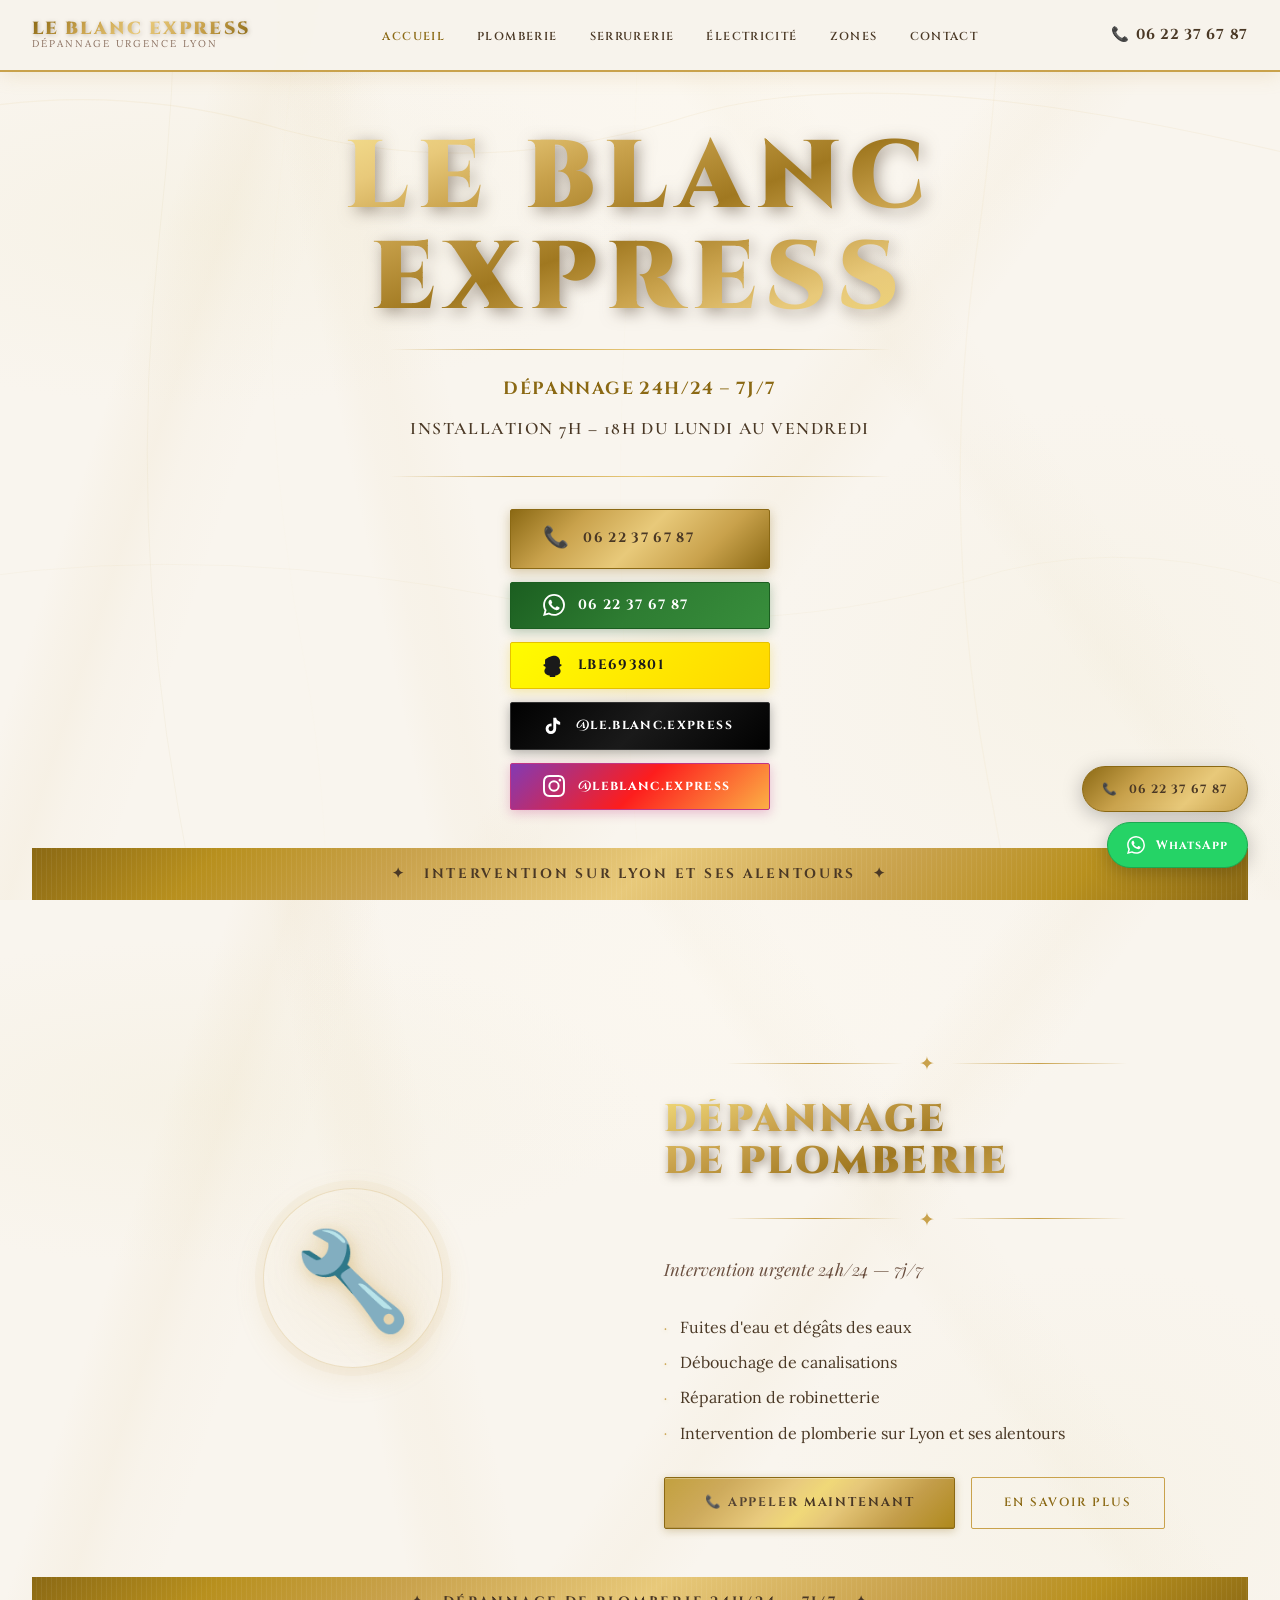
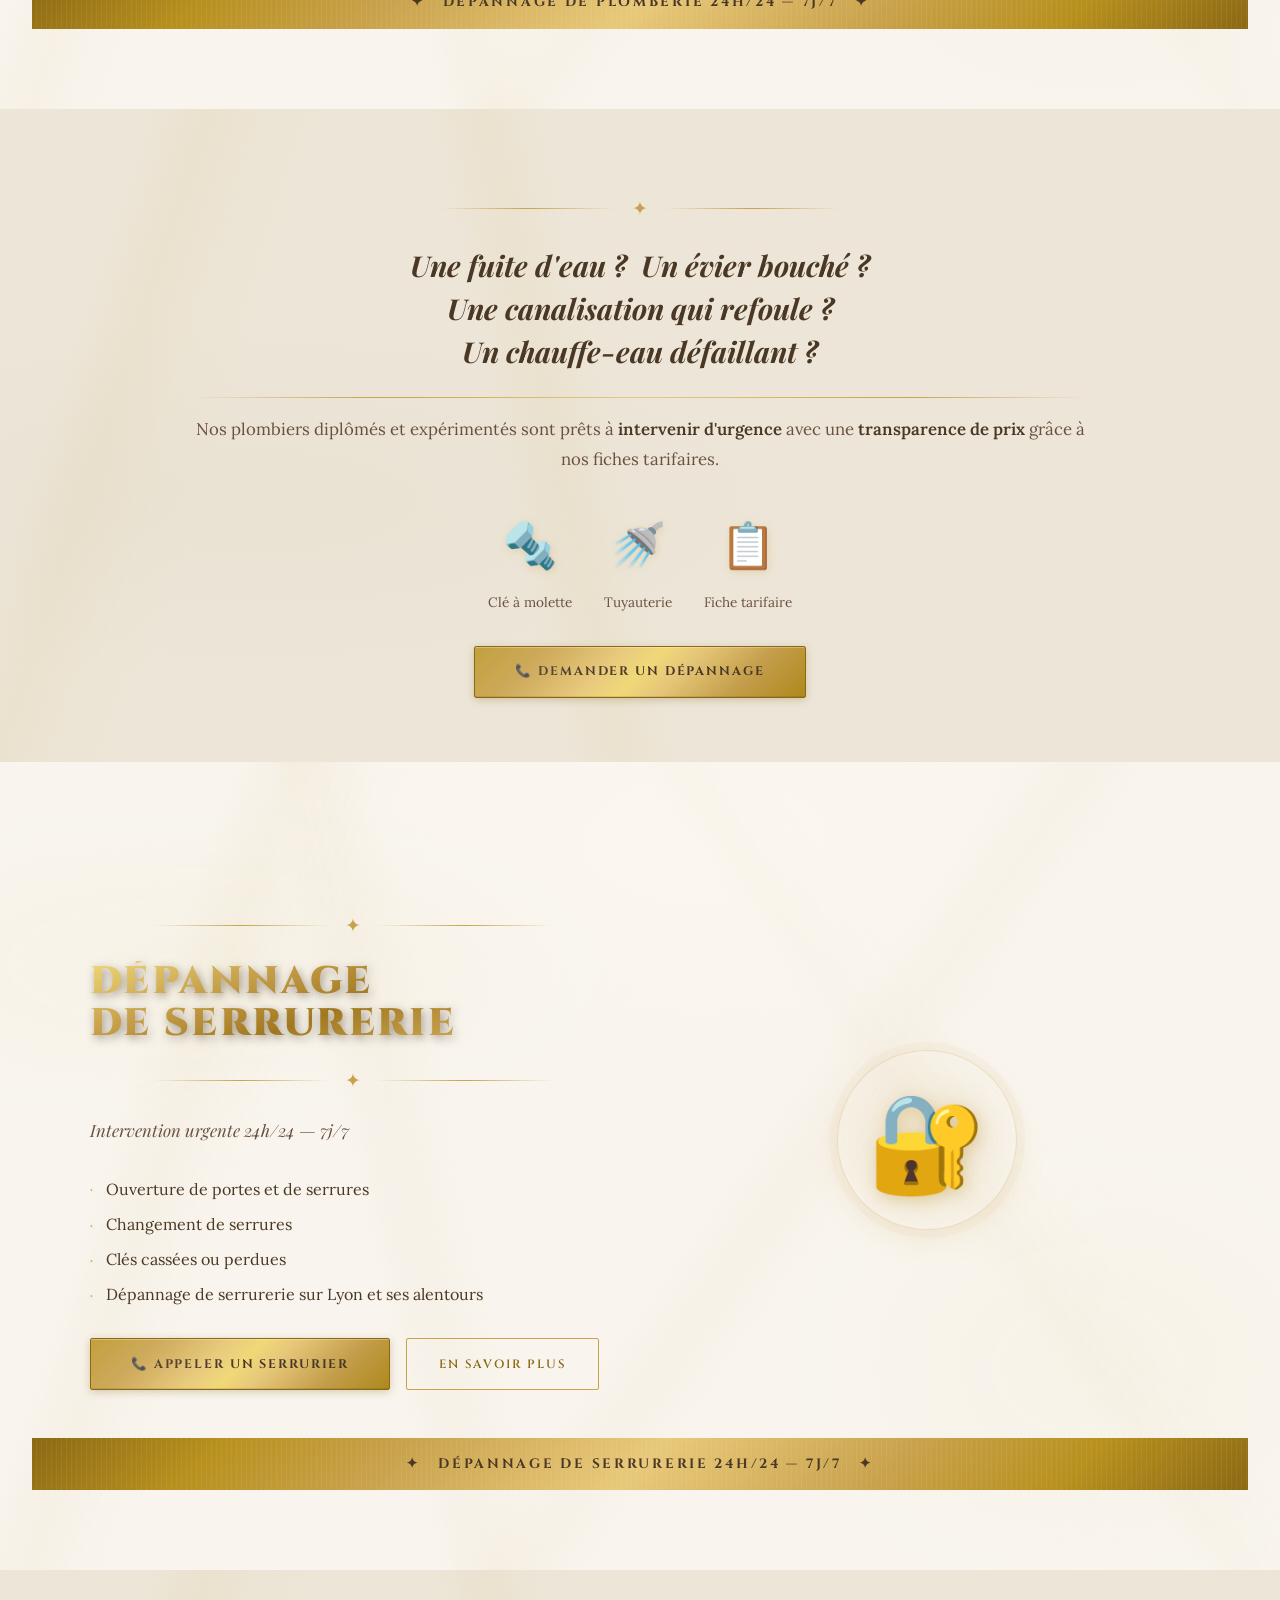
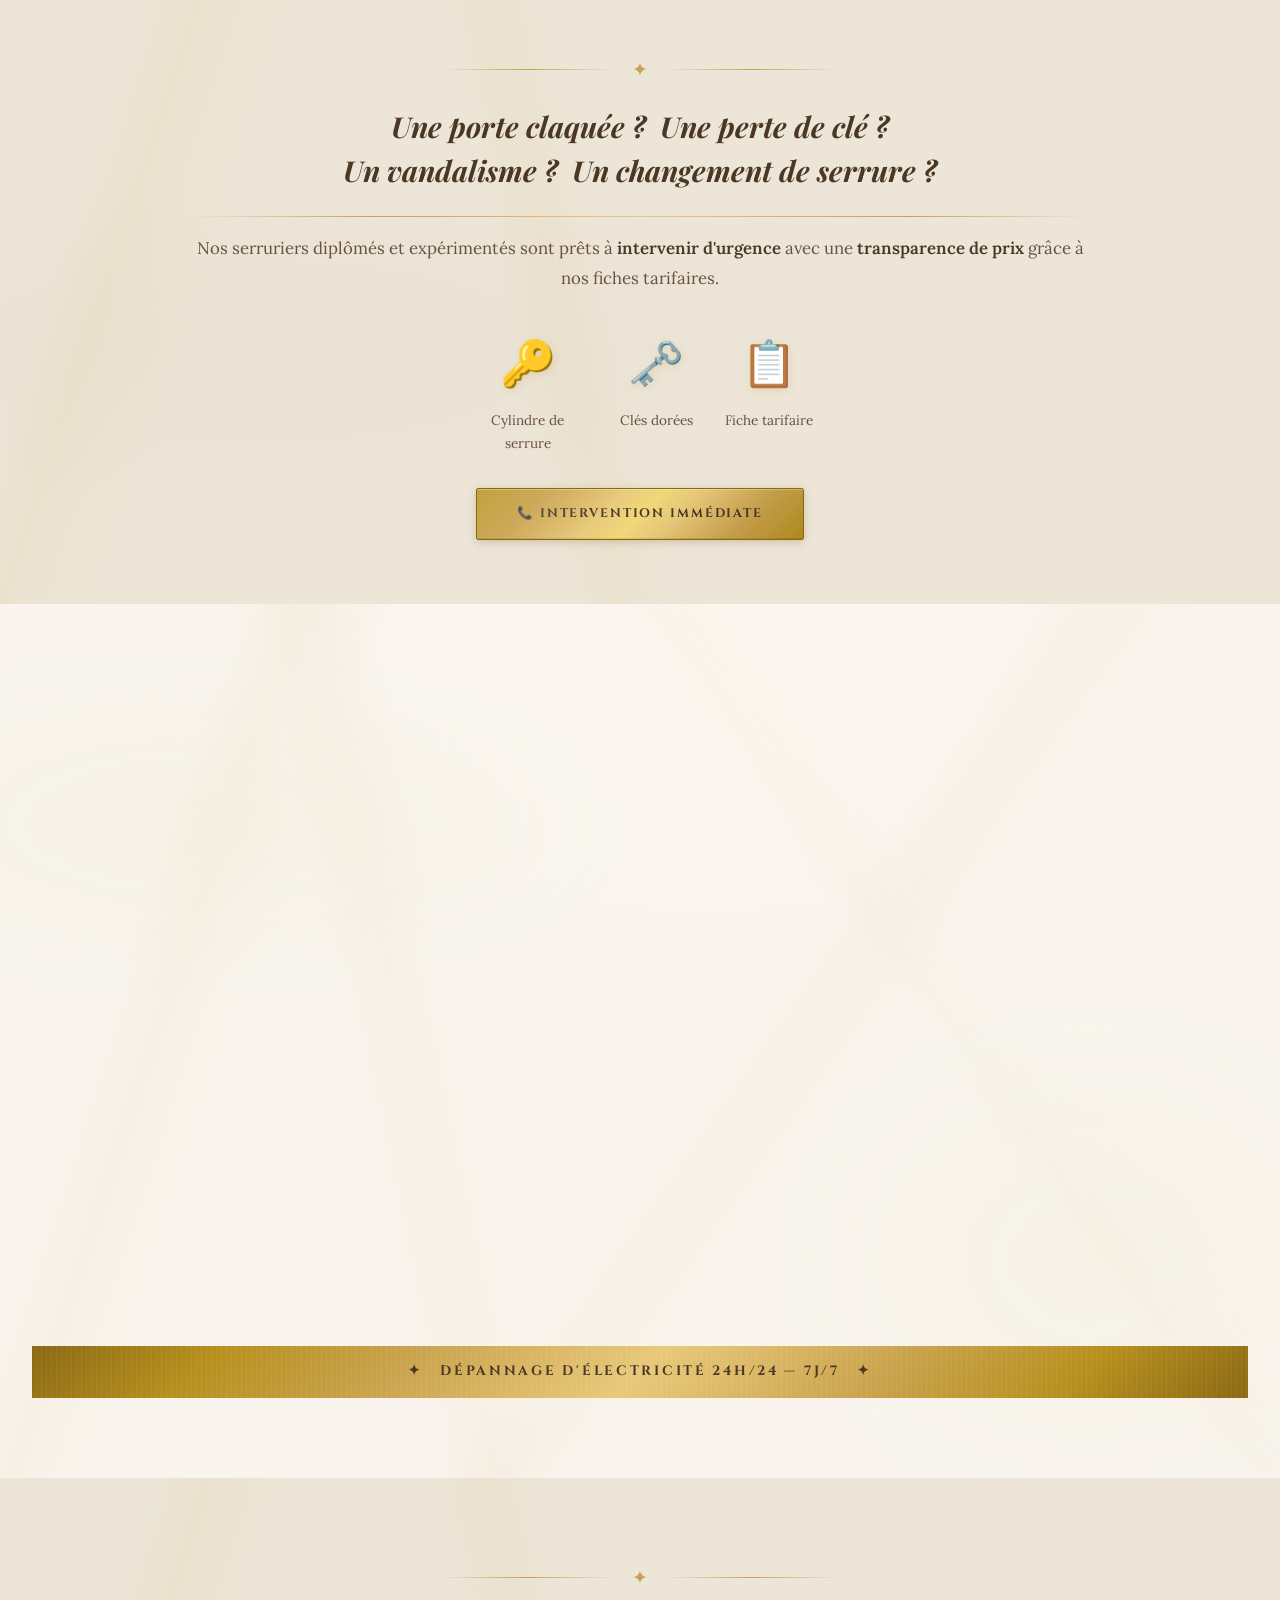
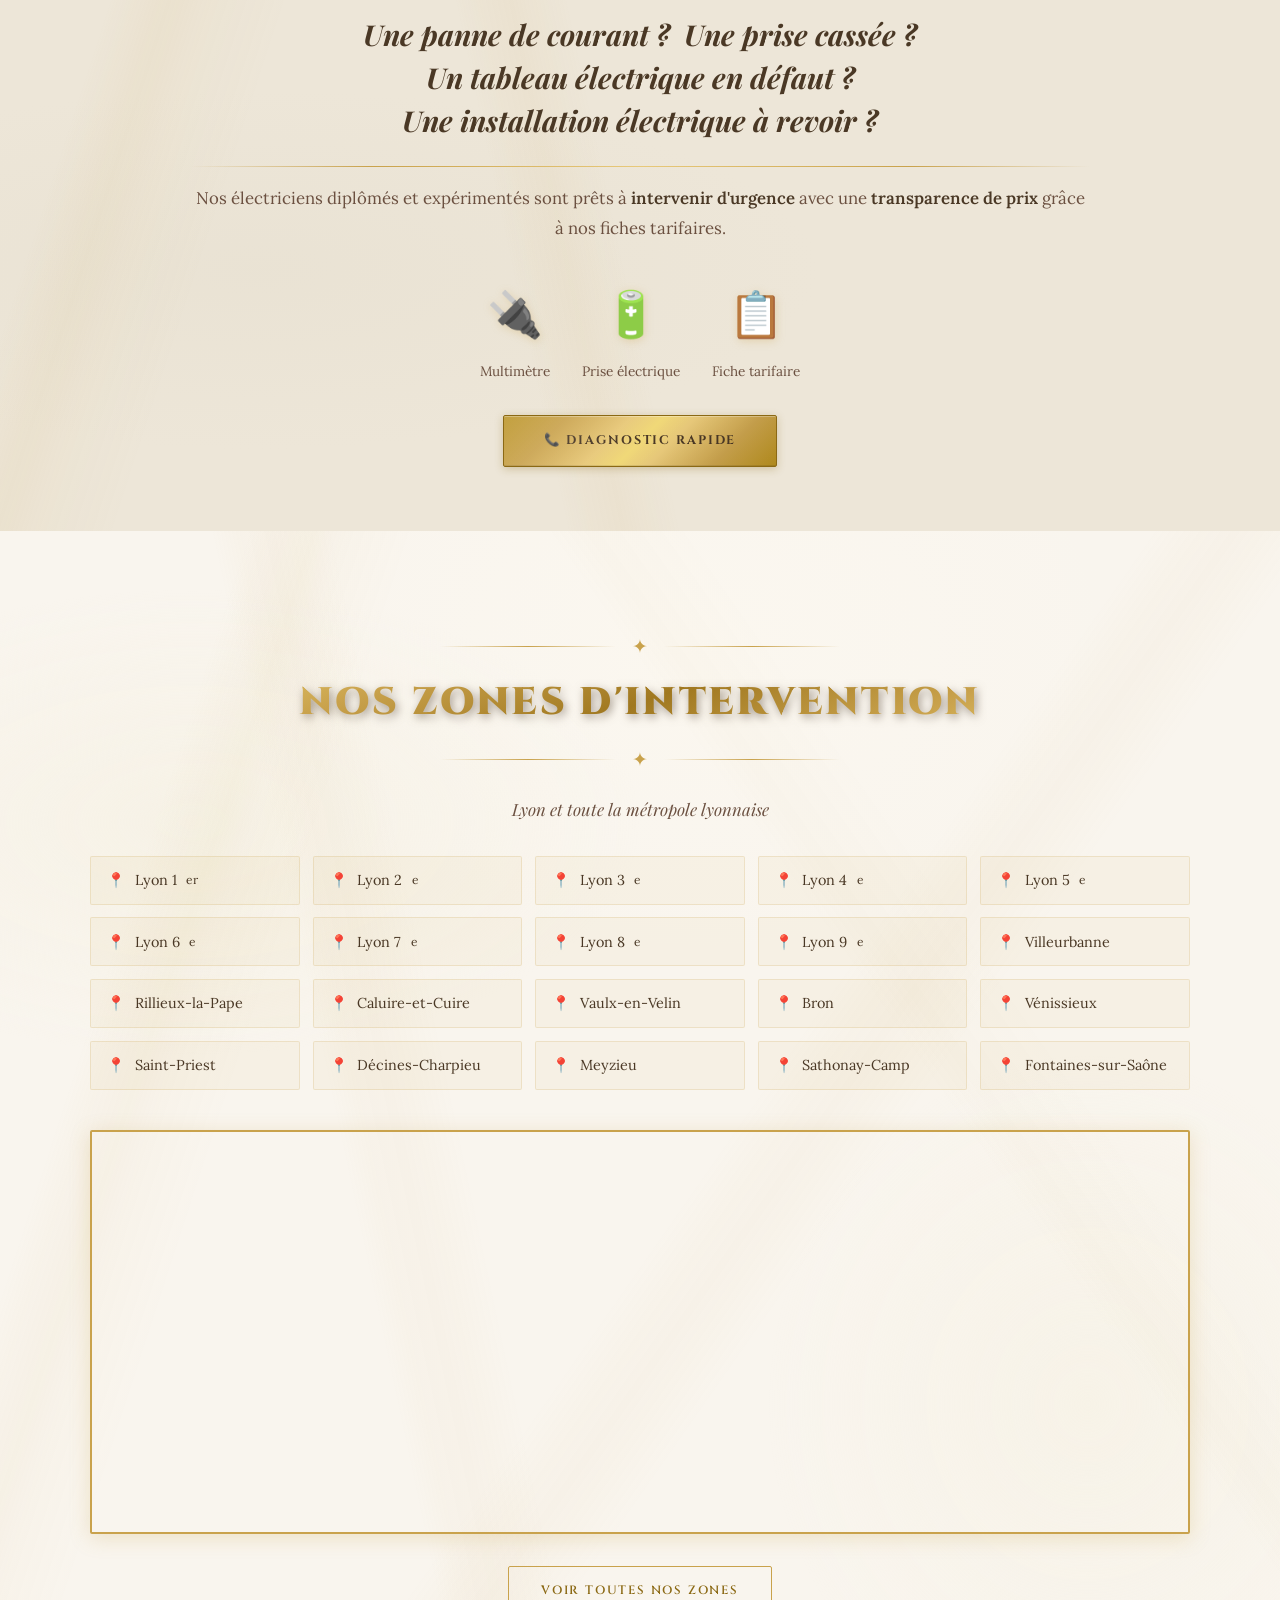
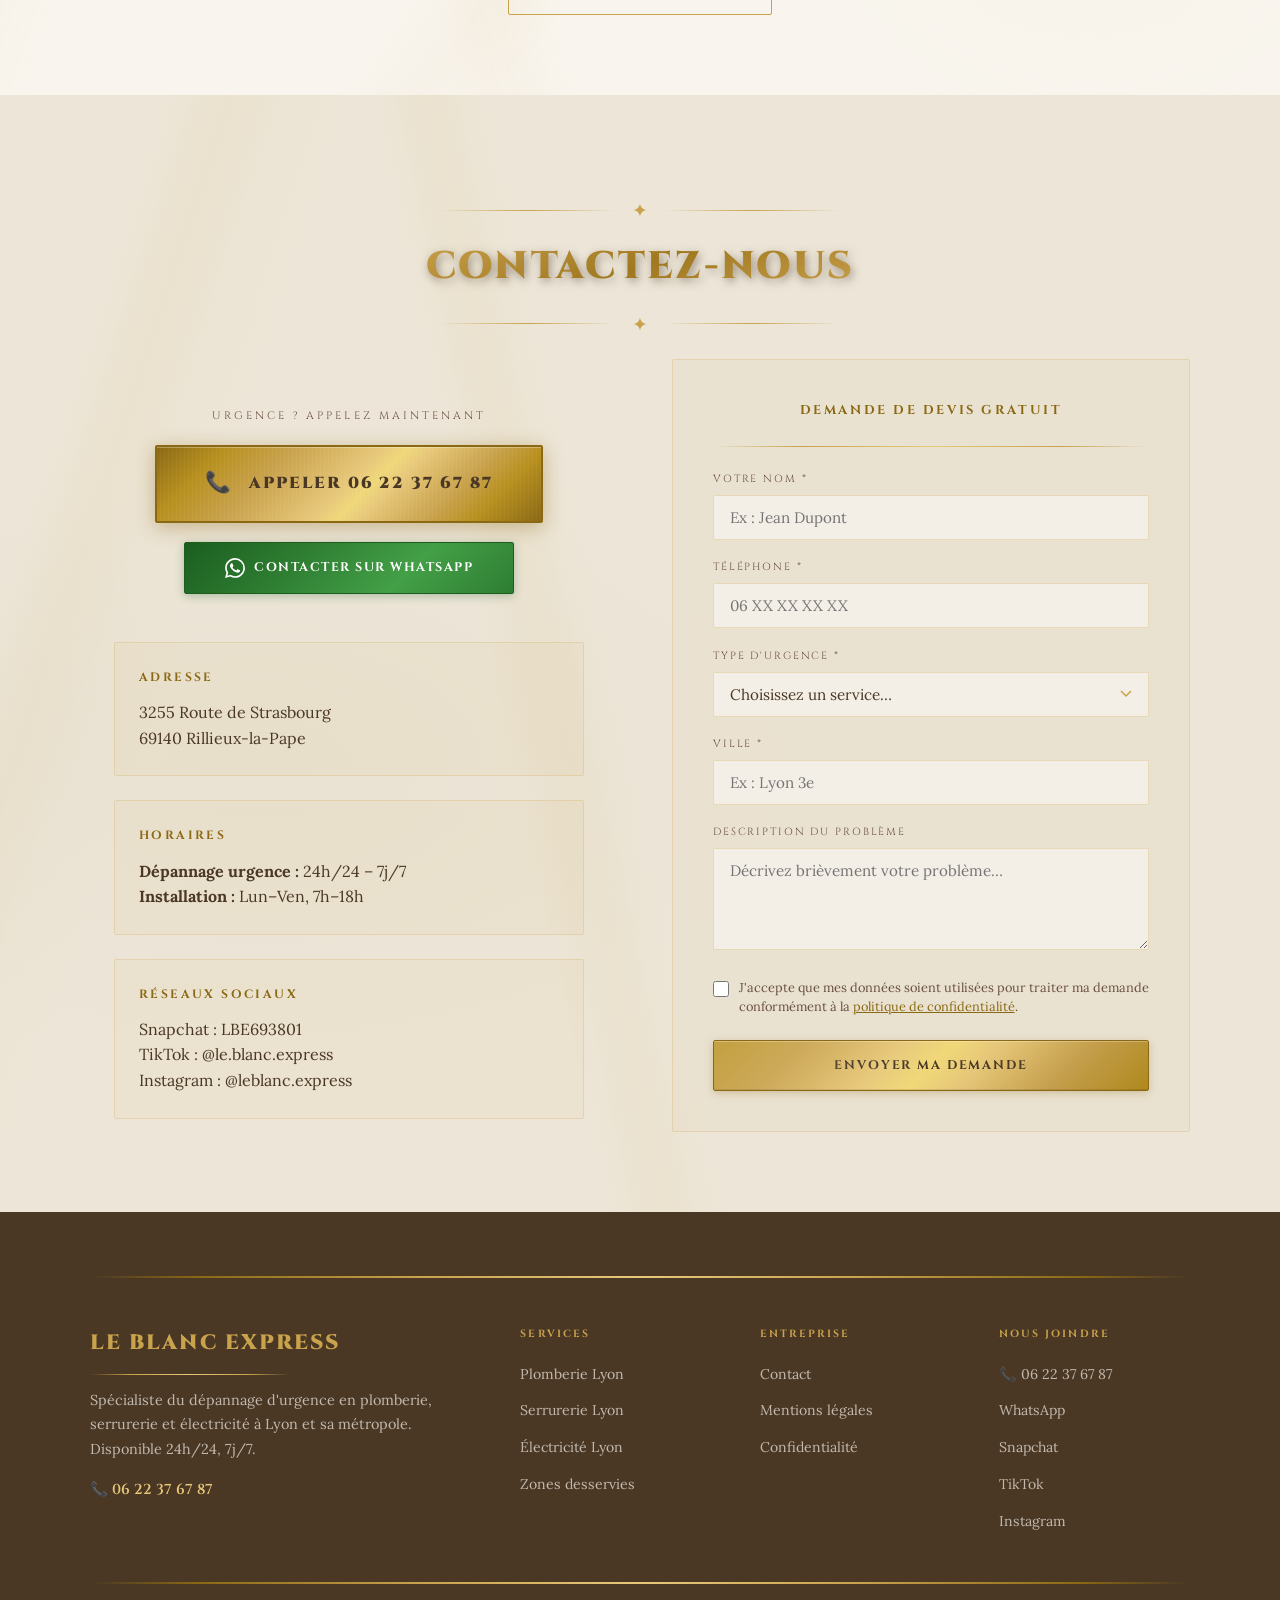
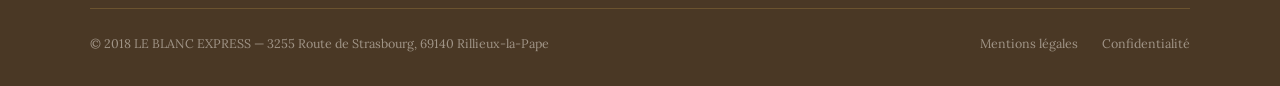
==== commit 2b46c33f: "feat: Instagram hero button + updated TikTok + footer social links — index, contact, plomberie" ====
--- a/index.html
+++ b/index.html
@@ -138,11 +138,10 @@
 <main>
 
 <!-- ══════════════════════════════════════════════════════
-     SECTION 1 — HERO  (fidèle visuel carte de visite)
+     SECTION 1 — HERO
 ══════════════════════════════════════════════════════ -->
 <section class="hero marble-bg" id="hero" aria-label="Accueil LE BLANC EXPRESS">
 
-  <!-- Marble SVG veins overlay -->
   <svg aria-hidden="true" style="position:absolute;inset:0;width:100%;height:100%;pointer-events:none;z-index:0;opacity:0.55" preserveAspectRatio="xMidYMid slice" viewBox="0 0 900 1100" xmlns="http://www.w3.org/2000/svg">
     <path d="M-20 180 Q120 155 280 188 Q420 218 560 175 Q680 140 920 195" stroke="rgba(201,162,76,0.22)" stroke-width="1.3" fill="none"/>
     <path d="M-20 310 Q90 292 200 325 Q340 362 485 315 Q625 272 920 345" stroke="rgba(201,162,76,0.14)" stroke-width="0.8" fill="none"/>
@@ -201,19 +200,13 @@
   </div>
 </section>
 
-<!-- ══════════════════════════════════════════════════════
-     SECTION 2 — DÉPANNAGE PLOMBERIE
-══════════════════════════════════════════════════════ -->
+<!-- SECTION 2 — PLOMBERIE -->
 <section class="section marble-bg" id="plomberie" aria-labelledby="h2-plomberie">
   <div class="section-inner">
     <div class="service-block animate-on-scroll">
-
       <div class="service-icon-area">
-        <div class="service-icon-ring" aria-hidden="true">
-          <span class="service-icon">🔧</span>
-        </div>
-      </div>
-
+        <div class="service-icon-ring" aria-hidden="true"><span class="service-icon">🔧</span></div>
+      </div>
       <div class="service-content">
         <div class="gold-separator"><span>✦</span></div>
         <h2 id="h2-plomberie" class="section-title title-3d">Dépannage<br>de Plomberie</h2>
@@ -232,27 +225,16 @@
       </div>
     </div>
   </div>
-  <div class="gold-banner">
-    <p>✦ &nbsp; Dépannage de plomberie 24h/24 — 7j/7 &nbsp; ✦</p>
-  </div>
-</section>
-
-<!-- ══════════════════════════════════════════════════════
-     SECTION 3 — URGENCE PLOMBERIE  (fidèle visuel 3)
-══════════════════════════════════════════════════════ -->
+  <div class="gold-banner"><p>✦ &nbsp; Dépannage de plomberie 24h/24 — 7j/7 &nbsp; ✦</p></div>
+</section>
+
+<!-- SECTION 3 — URGENCE PLOMBERIE -->
 <section class="urgence-section marble-dark" id="urgence-plomberie" aria-labelledby="h2-up">
   <div class="urgence-inner animate-on-scroll">
     <div class="gold-separator"><span>✦</span></div>
-    <h2 id="h2-up" class="urgence-title">
-      Une fuite d'eau&nbsp;?&nbsp; Un évier bouché&nbsp;?<br>
-      Une canalisation qui refoule&nbsp;?<br>
-      Un chauffe-eau défaillant&nbsp;?
-    </h2>
+    <h2 id="h2-up" class="urgence-title">Une fuite d'eau&nbsp;?&nbsp; Un évier bouché&nbsp;?<br>Une canalisation qui refoule&nbsp;?<br>Un chauffe-eau défaillant&nbsp;?</h2>
     <div class="gold-line"></div>
-    <p class="urgence-text">
-      Nos plombiers diplômés et expérimentés sont prêts à <strong>intervenir d'urgence</strong>
-      avec une <strong>transparence de prix</strong> grâce à nos fiches tarifaires.
-    </p>
+    <p class="urgence-text">Nos plombiers diplômés et expérimentés sont prêts à <strong>intervenir d'urgence</strong> avec une <strong>transparence de prix</strong> grâce à nos fiches tarifaires.</p>
     <div class="urgence-icons" aria-hidden="true">
       <div class="urgence-icon-item"><span>🔩</span><span>Clé à molette</span></div>
       <div class="urgence-icon-item"><span>🚿</span><span>Tuyauterie</span></div>
@@ -262,19 +244,13 @@
   </div>
 </section>
 
-<!-- ══════════════════════════════════════════════════════
-     SECTION 4 — DÉPANNAGE SERRURERIE
-══════════════════════════════════════════════════════ -->
+<!-- SECTION 4 — SERRURERIE -->
 <section class="section marble-bg" id="serrurerie" aria-labelledby="h2-serr">
   <div class="section-inner">
     <div class="service-block reverse animate-on-scroll">
-
       <div class="service-icon-area">
-        <div class="service-icon-ring" aria-hidden="true">
-          <span class="service-icon">🔐</span>
-        </div>
-      </div>
-
+        <div class="service-icon-ring" aria-hidden="true"><span class="service-icon">🔐</span></div>
+      </div>
       <div class="service-content">
         <div class="gold-separator"><span>✦</span></div>
         <h2 id="h2-serr" class="section-title title-3d">Dépannage<br>de Serrurerie</h2>
@@ -293,26 +269,16 @@
       </div>
     </div>
   </div>
-  <div class="gold-banner">
-    <p>✦ &nbsp; Dépannage de serrurerie 24h/24 — 7j/7 &nbsp; ✦</p>
-  </div>
-</section>
-
-<!-- ══════════════════════════════════════════════════════
-     SECTION 5 — URGENCE SERRURERIE  (fidèle visuel 2)
-══════════════════════════════════════════════════════ -->
+  <div class="gold-banner"><p>✦ &nbsp; Dépannage de serrurerie 24h/24 — 7j/7 &nbsp; ✦</p></div>
+</section>
+
+<!-- SECTION 5 — URGENCE SERRURERIE -->
 <section class="urgence-section marble-dark" id="urgence-serrurerie" aria-labelledby="h2-us">
   <div class="urgence-inner animate-on-scroll">
     <div class="gold-separator"><span>✦</span></div>
-    <h2 id="h2-us" class="urgence-title">
-      Une porte claquée&nbsp;?&nbsp; Une perte de clé&nbsp;?<br>
-      Un vandalisme&nbsp;?&nbsp; Un changement de serrure&nbsp;?
-    </h2>
+    <h2 id="h2-us" class="urgence-title">Une porte claquée&nbsp;?&nbsp; Une perte de clé&nbsp;?<br>Un vandalisme&nbsp;?&nbsp; Un changement de serrure&nbsp;?</h2>
     <div class="gold-line"></div>
-    <p class="urgence-text">
-      Nos serruriers diplômés et expérimentés sont prêts à <strong>intervenir d'urgence</strong>
-      avec une <strong>transparence de prix</strong> grâce à nos fiches tarifaires.
-    </p>
+    <p class="urgence-text">Nos serruriers diplômés et expérimentés sont prêts à <strong>intervenir d'urgence</strong> avec une <strong>transparence de prix</strong> grâce à nos fiches tarifaires.</p>
     <div class="urgence-icons" aria-hidden="true">
       <div class="urgence-icon-item"><span>🔑</span><span>Cylindre de serrure</span></div>
       <div class="urgence-icon-item"><span>🗝️</span><span>Clés dorées</span></div>
@@ -322,19 +288,13 @@
   </div>
 </section>
 
-<!-- ══════════════════════════════════════════════════════
-     SECTION 6 — DÉPANNAGE ÉLECTRICITÉ
-══════════════════════════════════════════════════════ -->
+<!-- SECTION 6 — ÉLECTRICITÉ -->
 <section class="section marble-bg" id="electricite" aria-labelledby="h2-elec">
   <div class="section-inner">
     <div class="service-block animate-on-scroll">
-
       <div class="service-icon-area">
-        <div class="service-icon-ring" aria-hidden="true">
-          <span class="service-icon">⚡</span>
-        </div>
-      </div>
-
+        <div class="service-icon-ring" aria-hidden="true"><span class="service-icon">⚡</span></div>
+      </div>
       <div class="service-content">
         <div class="gold-separator"><span>✦</span></div>
         <h2 id="h2-elec" class="section-title title-3d">Dépannage<br>d'Électricité</h2>
@@ -353,27 +313,16 @@
       </div>
     </div>
   </div>
-  <div class="gold-banner">
-    <p>✦ &nbsp; Dépannage d'électricité 24h/24 — 7j/7 &nbsp; ✦</p>
-  </div>
-</section>
-
-<!-- ══════════════════════════════════════════════════════
-     SECTION 7 — URGENCE ÉLECTRICITÉ  (fidèle visuel 4)
-══════════════════════════════════════════════════════ -->
+  <div class="gold-banner"><p>✦ &nbsp; Dépannage d'électricité 24h/24 — 7j/7 &nbsp; ✦</p></div>
+</section>
+
+<!-- SECTION 7 — URGENCE ÉLECTRICITÉ -->
 <section class="urgence-section marble-dark" id="urgence-electricite" aria-labelledby="h2-ue">
   <div class="urgence-inner animate-on-scroll">
     <div class="gold-separator"><span>✦</span></div>
-    <h2 id="h2-ue" class="urgence-title">
-      Une panne de courant&nbsp;?&nbsp; Une prise cassée&nbsp;?<br>
-      Un tableau électrique en défaut&nbsp;?<br>
-      Une installation électrique à revoir&nbsp;?
-    </h2>
+    <h2 id="h2-ue" class="urgence-title">Une panne de courant&nbsp;?&nbsp; Une prise cassée&nbsp;?<br>Un tableau électrique en défaut&nbsp;?<br>Une installation électrique à revoir&nbsp;?</h2>
     <div class="gold-line"></div>
-    <p class="urgence-text">
-      Nos électriciens diplômés et expérimentés sont prêts à <strong>intervenir d'urgence</strong>
-      avec une <strong>transparence de prix</strong> grâce à nos fiches tarifaires.
-    </p>
+    <p class="urgence-text">Nos électriciens diplômés et expérimentés sont prêts à <strong>intervenir d'urgence</strong> avec une <strong>transparence de prix</strong> grâce à nos fiches tarifaires.</p>
     <div class="urgence-icons" aria-hidden="true">
       <div class="urgence-icon-item"><span>🔌</span><span>Multimètre</span></div>
       <div class="urgence-icon-item"><span>🔋</span><span>Prise électrique</span></div>
@@ -383,16 +332,13 @@
   </div>
 </section>
 
-<!-- ══════════════════════════════════════════════════════
-     SECTION 8 — ZONES D'INTERVENTION
-══════════════════════════════════════════════════════ -->
+<!-- SECTION 8 — ZONES -->
 <section class="section marble-bg" id="zones" aria-labelledby="h2-zones">
   <div class="section-inner animate-on-scroll">
     <div class="gold-separator"><span>✦</span></div>
     <h2 id="h2-zones" class="section-title title-3d">Nos Zones d'Intervention</h2>
     <div class="gold-separator"><span>✦</span></div>
     <p class="section-subtitle">Lyon et toute la métropole lyonnaise</p>
-
     <div class="zones-grid" role="list">
       <div class="zone-item" role="listitem">Lyon 1<sup>er</sup></div>
       <div class="zone-item" role="listitem">Lyon 2<sup>e</sup></div>
@@ -415,13 +361,8 @@
       <div class="zone-item" role="listitem">Sathonay-Camp</div>
       <div class="zone-item" role="listitem">Fontaines-sur-Saône</div>
     </div>
-
     <div class="map-container">
-      <iframe
-        src="https://www.google.com/maps/embed?pb=!1m18!1m12!1m3!1d2779.341!2d4.897500!3d45.817500!2m3!1f0!2f0!3f0!3m2!1i1024!2i768!4f13.1!3m3!1m2!1s0x47f4c4f000000001%3A0x123456789abcdef!2s3255+Route+de+Strasbourg%2C+69140+Rillieux-la-Pape%2C+France!5e0!3m2!1sfr!2sfr!4v1716000000000!5m2!1sfr!2sfr"
-        allowfullscreen="" loading="lazy" referrerpolicy="no-referrer-when-downgrade"
-        title="Localisation LE BLANC EXPRESS — Rillieux-la-Pape, Lyon">
-      </iframe>
+      <iframe src="https://www.google.com/maps/embed?pb=!1m18!1m12!1m3!1d2779.341!2d4.897500!3d45.817500!2m3!1f0!2f0!3f0!3m2!1i1024!2i768!4f13.1!3m3!1m2!1s0x47f4c4f000000001%3A0x123456789abcdef!2s3255+Route+de+Strasbourg%2C+69140+Rillieux-la-Pape%2C+France!5e0!3m2!1sfr!2sfr!4v1716000000000!5m2!1sfr!2sfr" allowfullscreen="" loading="lazy" referrerpolicy="no-referrer-when-downgrade" title="Localisation LE BLANC EXPRESS — Rillieux-la-Pape, Lyon"></iframe>
     </div>
     <div style="text-align:center;margin-top:2rem;">
       <a href="zones-intervention.html" class="btn-gold-outline">Voir toutes nos zones</a>
@@ -429,18 +370,13 @@
   </div>
 </section>
 
-<!-- ══════════════════════════════════════════════════════
-     SECTION 9 — CONTACT FINAL
-══════════════════════════════════════════════════════ -->
+<!-- SECTION 9 — CONTACT -->
 <section class="section marble-dark" id="contact-section" aria-labelledby="h2-contact">
   <div class="section-inner">
     <div class="gold-separator"><span>✦</span></div>
     <h2 id="h2-contact" class="section-title title-3d" style="text-align:center;">Contactez-Nous</h2>
     <div class="gold-separator"><span>✦</span></div>
-
     <div class="contact-grid animate-on-scroll">
-
-      <!-- CTA + infos -->
       <div>
         <div class="big-cta-area">
           <p style="font-family:'Cinzel',serif;font-size:0.68rem;letter-spacing:0.28em;text-transform:uppercase;color:var(--brown-mid);">Urgence ? Appelez maintenant</p>
@@ -460,8 +396,7 @@
           </div>
           <div class="contact-card">
             <h3>Horaires</h3>
-            <p><strong>Dépannage urgence :</strong> 24h/24 – 7j/7<br>
-               <strong>Installation :</strong> Lun–Ven, 7h–18h</p>
+            <p><strong>Dépannage urgence :</strong> 24h/24 – 7j/7<br><strong>Installation :</strong> Lun–Ven, 7h–18h</p>
           </div>
           <div class="contact-card">
             <h3>Réseaux sociaux</h3>
@@ -473,8 +408,6 @@
           </div>
         </div>
       </div>
-
-      <!-- Formulaire devis -->
       <form class="devis-form" id="devis-form" novalidate aria-label="Formulaire de devis gratuit">
         <h2>Demande de devis gratuit</h2>
         <div class="gold-line" style="margin-bottom:1.5rem;"></div>
@@ -510,9 +443,7 @@
             <a href="politique-confidentialite.html" style="color:var(--gold-dark);text-decoration:underline;">politique de confidentialité</a>.
           </label>
         </div>
-        <button type="submit" class="btn-gold" style="width:100%;justify-content:center;padding:1rem;">
-          Envoyer ma demande
-        </button>
+        <button type="submit" class="btn-gold" style="width:100%;justify-content:center;padding:1rem;">Envoyer ma demande</button>
       </form>
     </div>
   </div>
@@ -529,9 +460,7 @@
         <span class="brand-name">LE BLANC EXPRESS</span>
         <div class="gold-line" style="max-width:200px;margin:0.8rem 0;"></div>
         <p>Spécialiste du dépannage d'urgence en plomberie, serrurerie et électricité à Lyon et sa métropole. Disponible 24h/24, 7j/7.</p>
-        <p style="margin-top:1rem;">
-          <a href="tel:+33622376787" style="color:var(--gold-light);font-weight:600;font-family:'Cinzel',serif;">📞 06 22 37 67 87</a>
-        </p>
+        <p style="margin-top:1rem;"><a href="tel:+33622376787" style="color:var(--gold-light);font-weight:600;font-family:'Cinzel',serif;">📞 06 22 37 67 87</a></p>
       </div>
       <div class="footer-col">
         <h4>Services</h4>
@@ -572,7 +501,6 @@
   </div>
 </footer>
 
-<!-- ═══════════ FLOATING BUTTONS ═══════════ -->
 <div class="floating-phone" role="complementary" aria-label="Contact rapide">
   <a href="tel:+33622376787" class="float-btn phone-float pulse-gold" aria-label="Appeler LE BLANC EXPRESS">
     <span aria-hidden="true">📞</span>
@@ -585,7 +513,6 @@
 </div>
 
 <a href="#hero" class="scroll-top" aria-label="Retour en haut de page" title="Retour en haut">▲</a>
-
 <script src="js/main.js"></script>
 </body>
 </html>
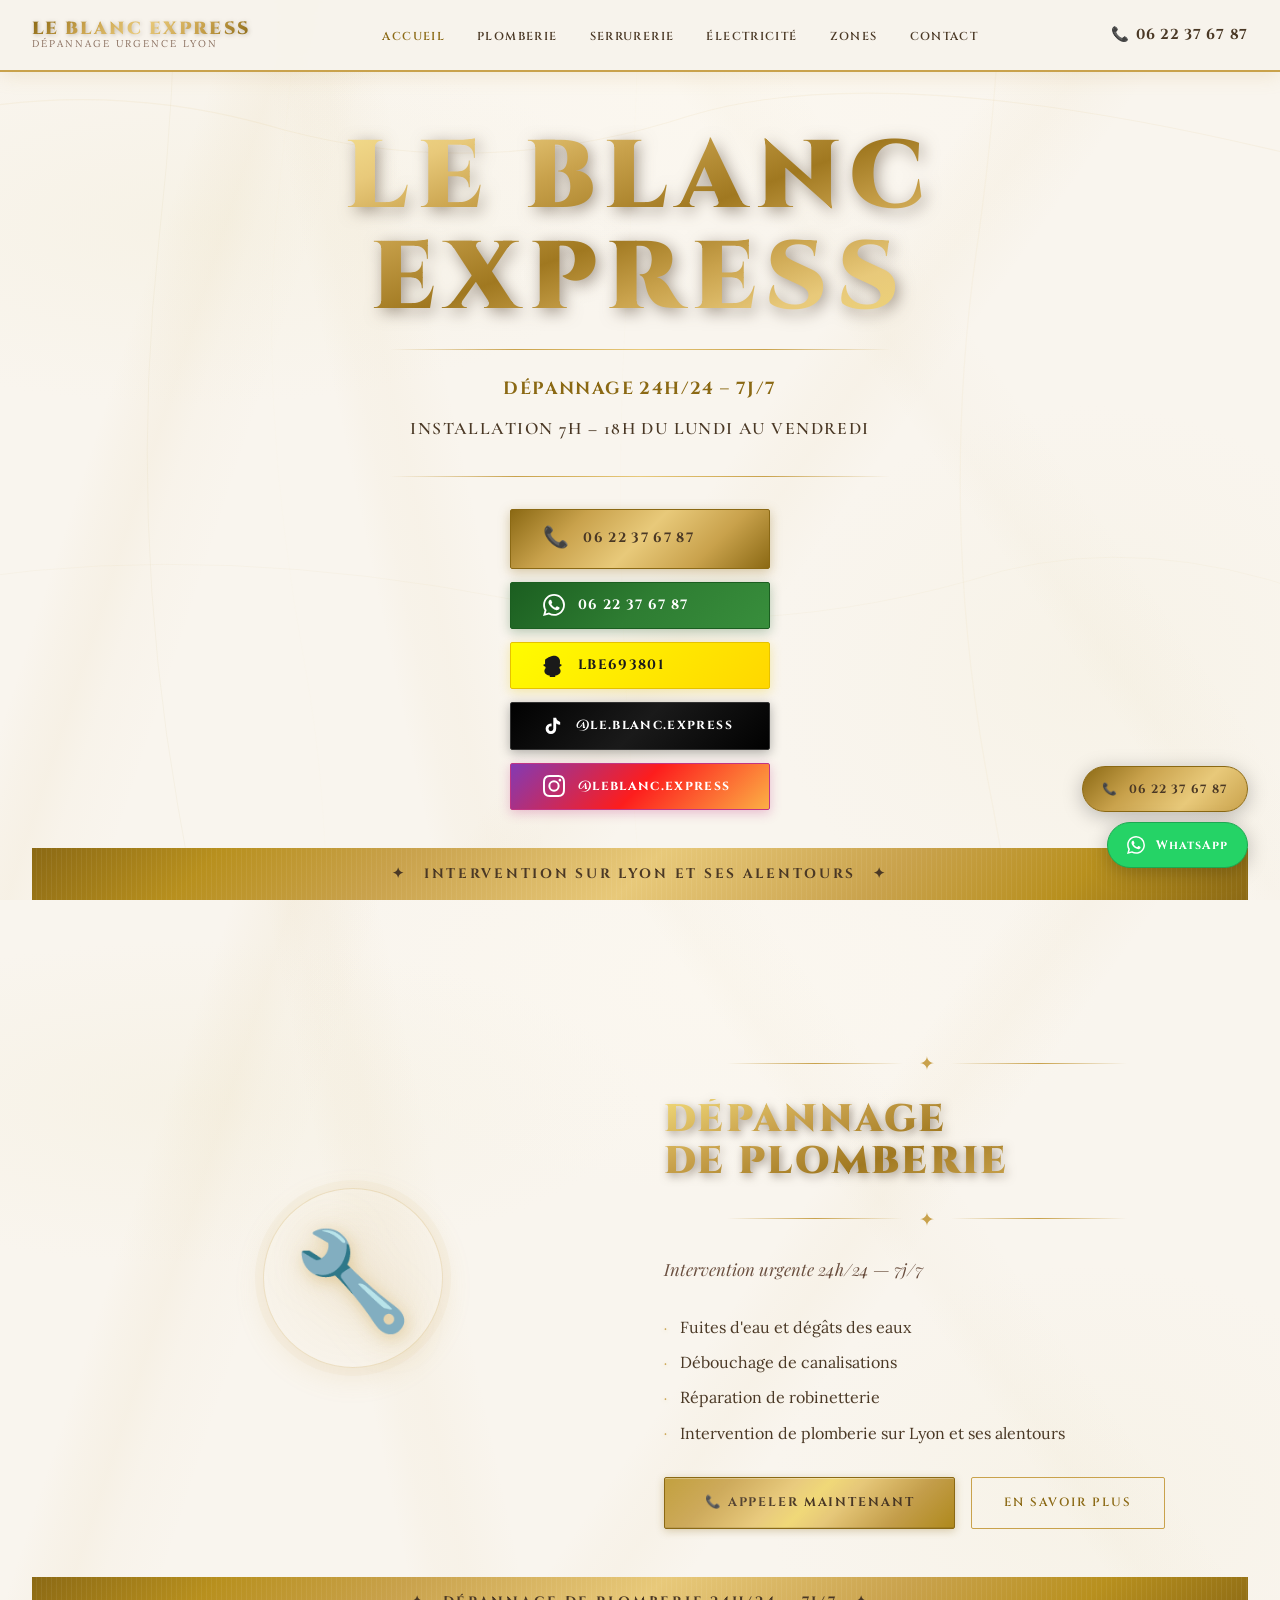
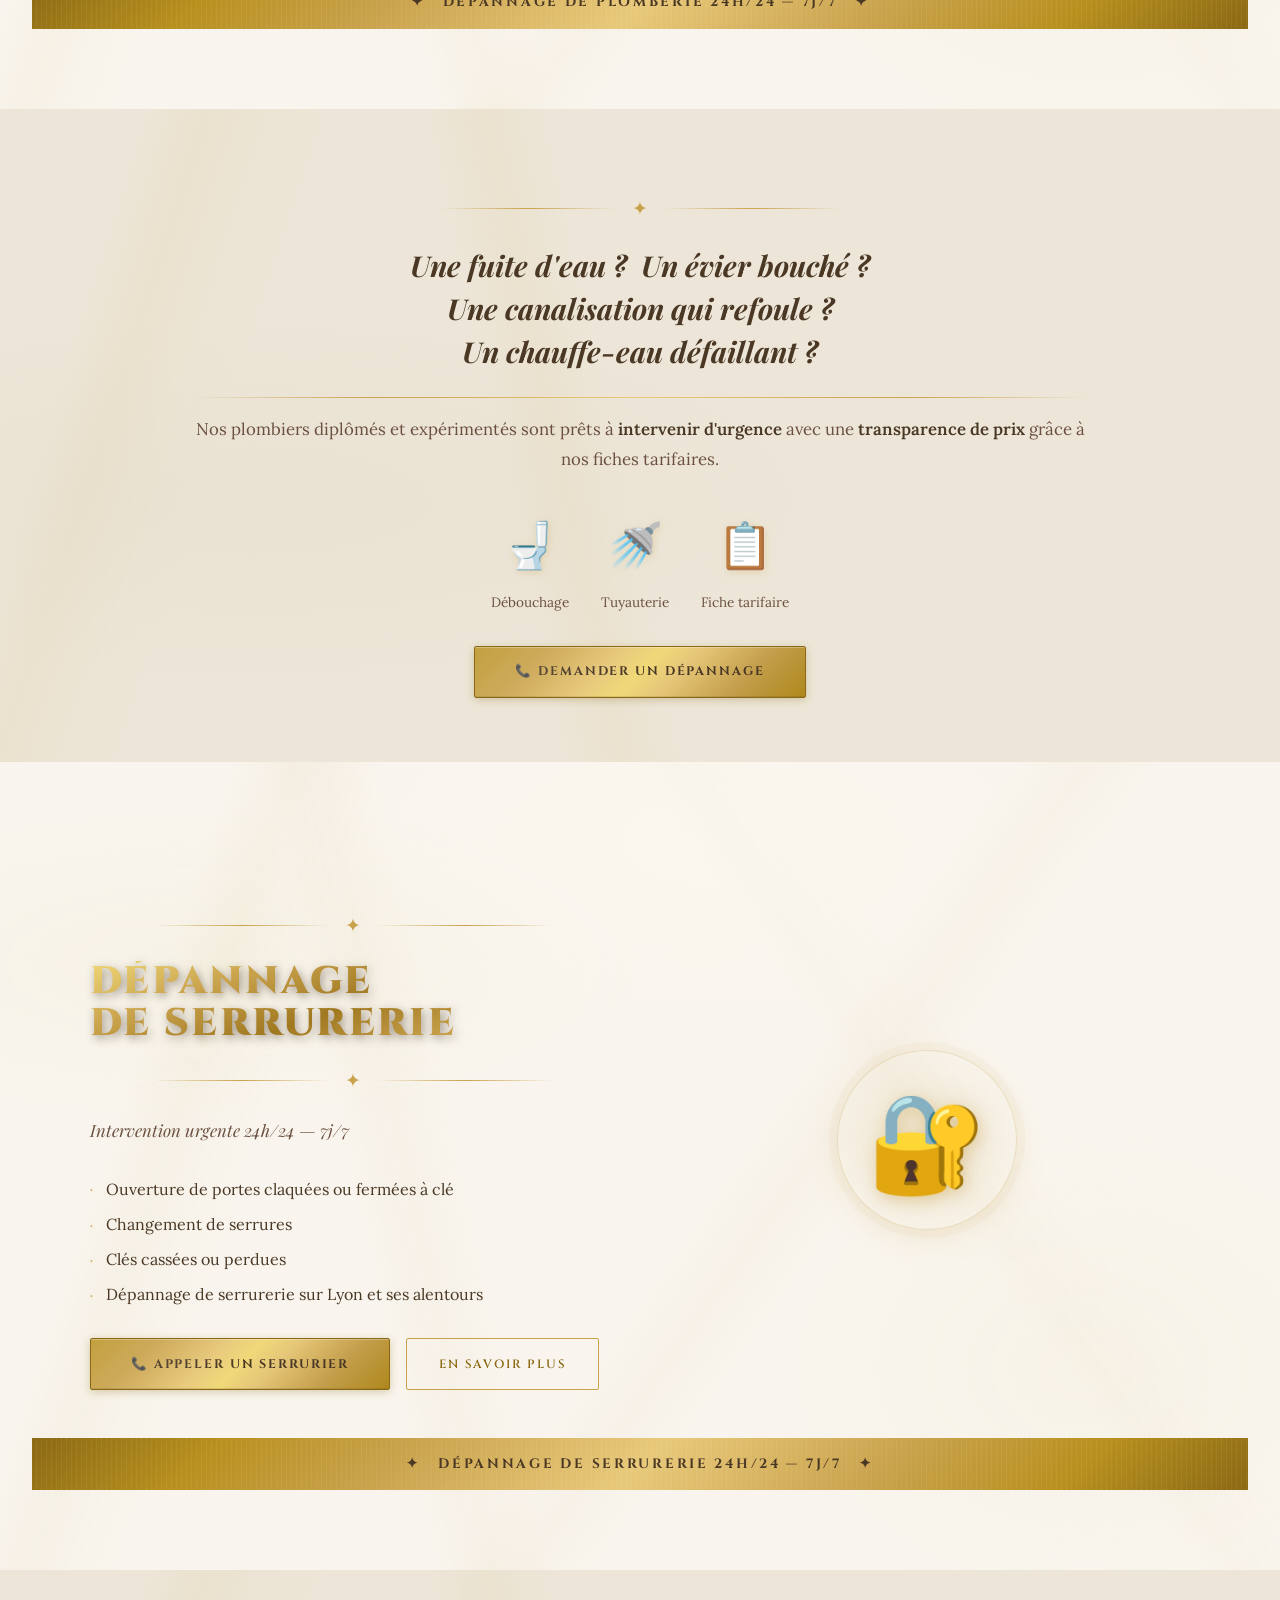
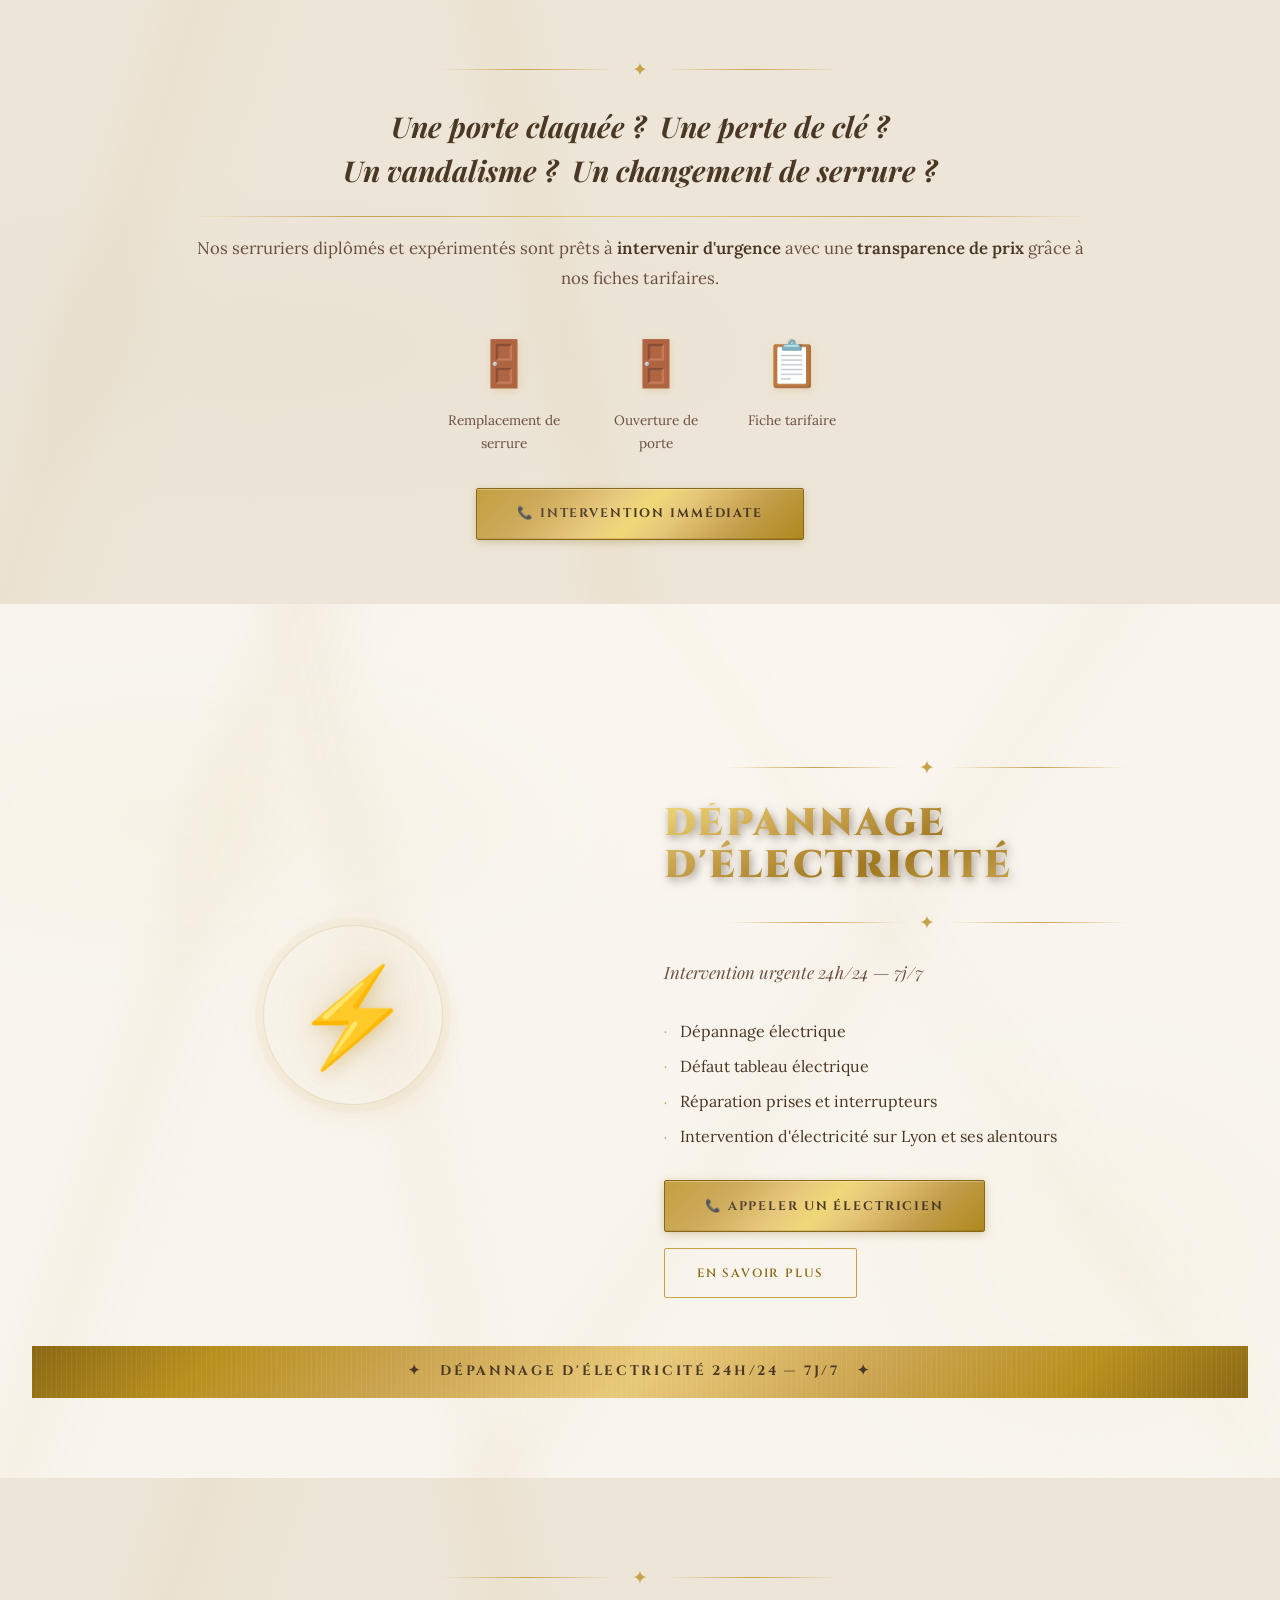
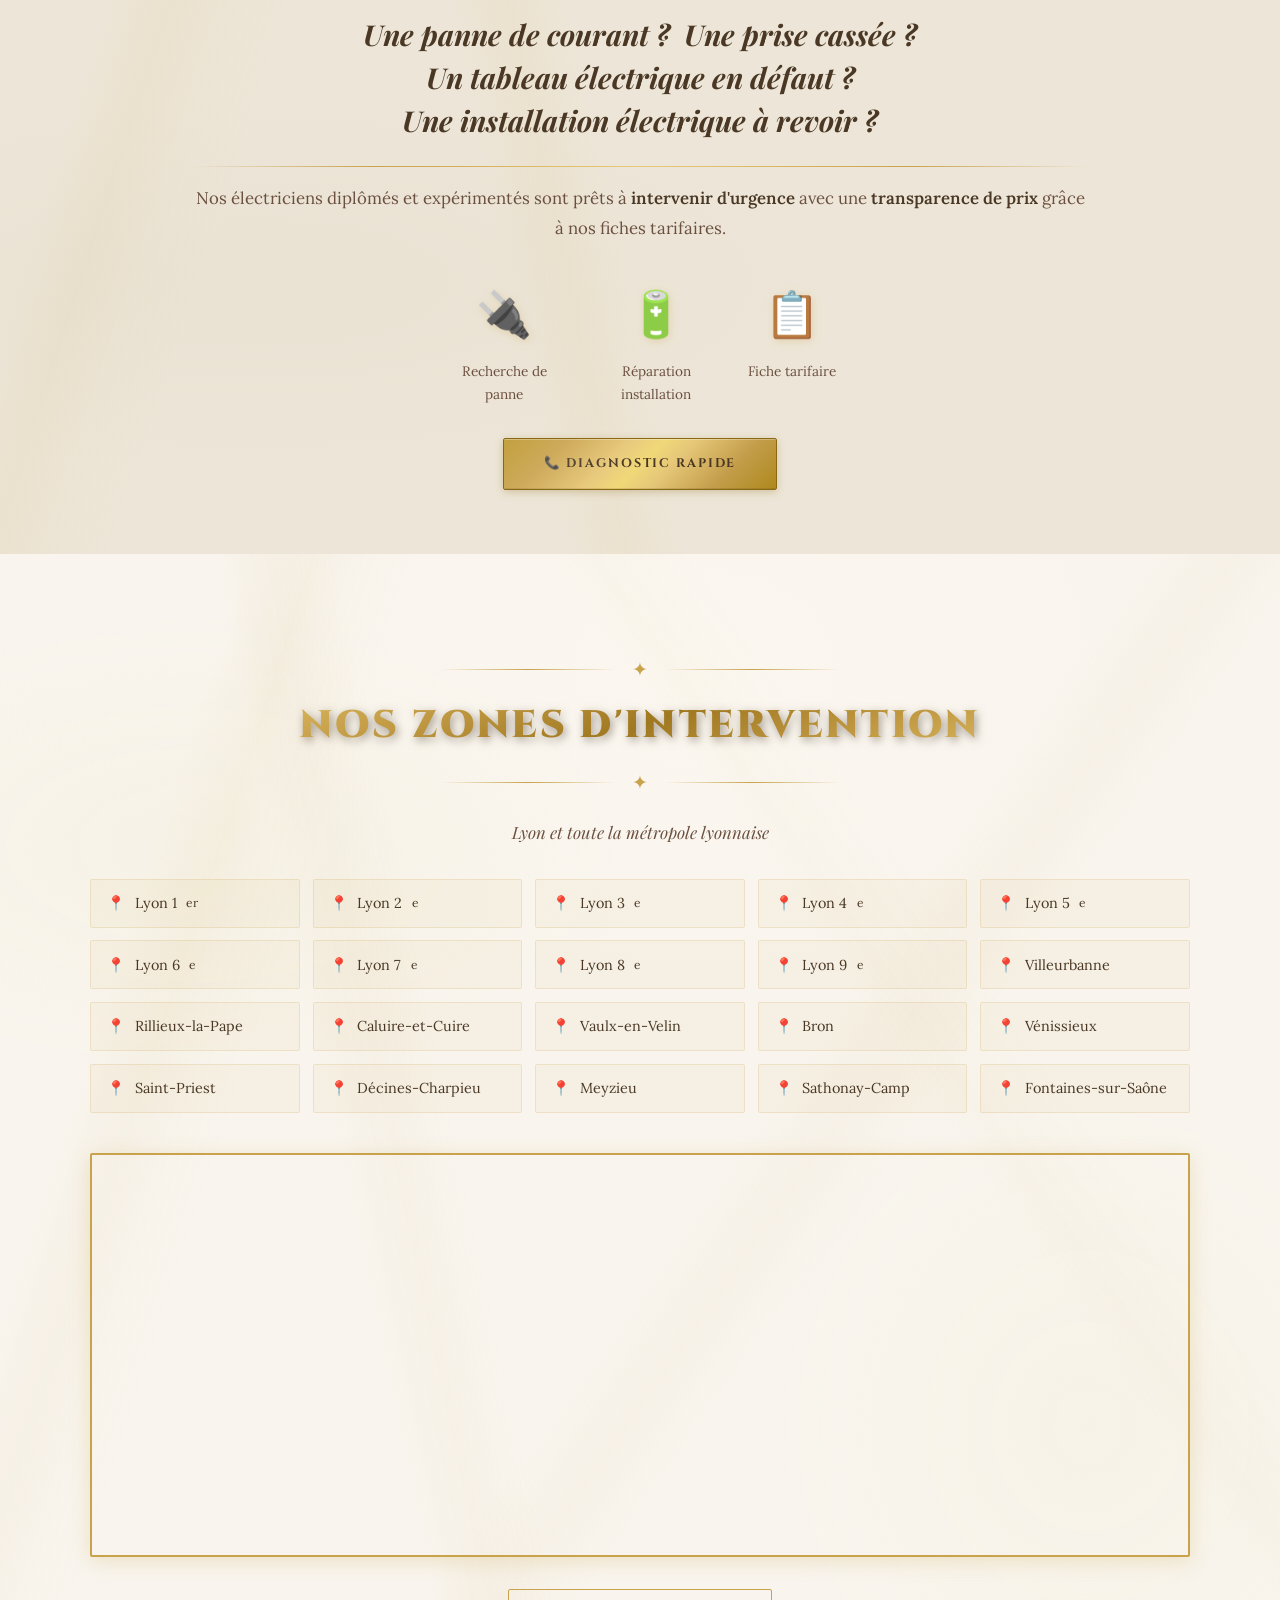
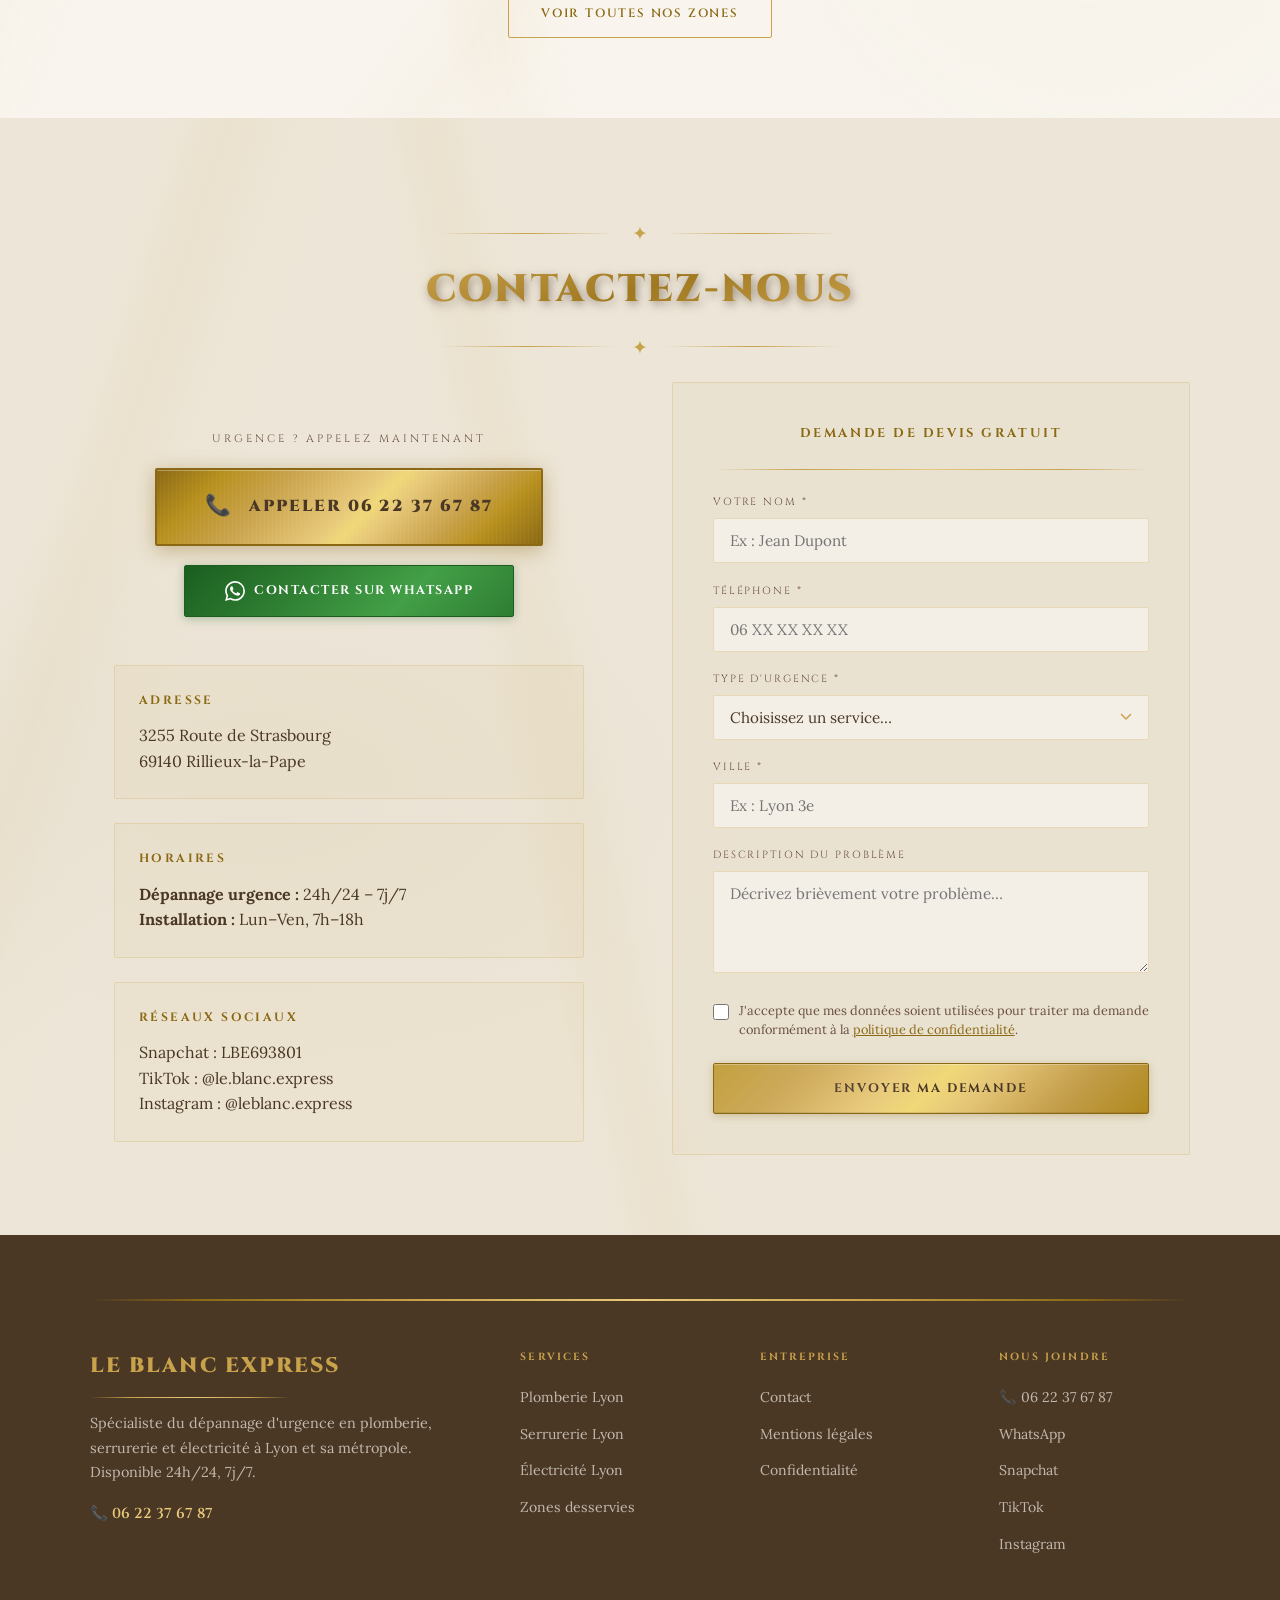
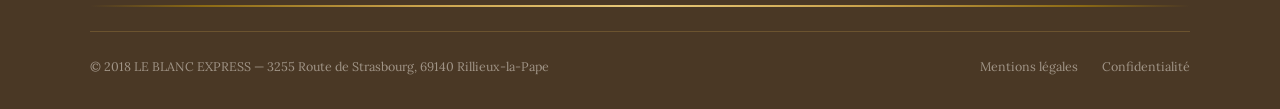
==== commit 5a615718: "index.html : mise à jour icônes et liste services (page d'accueil) - Plomberie urgence : 🔩 Clé à mol" ====
--- a/index.html
+++ b/index.html
@@ -236,7 +236,7 @@
     <div class="gold-line"></div>
     <p class="urgence-text">Nos plombiers diplômés et expérimentés sont prêts à <strong>intervenir d'urgence</strong> avec une <strong>transparence de prix</strong> grâce à nos fiches tarifaires.</p>
     <div class="urgence-icons" aria-hidden="true">
-      <div class="urgence-icon-item"><span>🔩</span><span>Clé à molette</span></div>
+      <div class="urgence-icon-item"><span>🚽</span><span>Débouchage</span></div>
       <div class="urgence-icon-item"><span>🚿</span><span>Tuyauterie</span></div>
       <div class="urgence-icon-item"><span>📋</span><span>Fiche tarifaire</span></div>
     </div>
@@ -257,7 +257,7 @@
         <div class="gold-separator"><span>✦</span></div>
         <p class="section-subtitle">Intervention urgente 24h/24 — 7j/7</p>
         <ul class="service-list" aria-label="Services serrurerie">
-          <li>Ouverture de portes et de serrures</li>
+          <li>Ouverture de portes claquées ou fermées à clé</li>
           <li>Changement de serrures</li>
           <li>Clés cassées ou perdues</li>
           <li>Dépannage de serrurerie sur Lyon et ses alentours</li>
@@ -280,8 +280,8 @@
     <div class="gold-line"></div>
     <p class="urgence-text">Nos serruriers diplômés et expérimentés sont prêts à <strong>intervenir d'urgence</strong> avec une <strong>transparence de prix</strong> grâce à nos fiches tarifaires.</p>
     <div class="urgence-icons" aria-hidden="true">
-      <div class="urgence-icon-item"><span>🔑</span><span>Cylindre de serrure</span></div>
-      <div class="urgence-icon-item"><span>🗝️</span><span>Clés dorées</span></div>
+      <div class="urgence-icon-item"><span>🚪</span><span>Remplacement de serrure</span></div>
+      <div class="urgence-icon-item"><span>🚪</span><span>Ouverture de porte</span></div>
       <div class="urgence-icon-item"><span>📋</span><span>Fiche tarifaire</span></div>
     </div>
     <a href="tel:+33622376787" class="btn-gold">📞 Intervention immédiate</a>
@@ -324,8 +324,8 @@
     <div class="gold-line"></div>
     <p class="urgence-text">Nos électriciens diplômés et expérimentés sont prêts à <strong>intervenir d'urgence</strong> avec une <strong>transparence de prix</strong> grâce à nos fiches tarifaires.</p>
     <div class="urgence-icons" aria-hidden="true">
-      <div class="urgence-icon-item"><span>🔌</span><span>Multimètre</span></div>
-      <div class="urgence-icon-item"><span>🔋</span><span>Prise électrique</span></div>
+      <div class="urgence-icon-item"><span>🔌</span><span>Recherche de panne</span></div>
+      <div class="urgence-icon-item"><span>🔋</span><span>Réparation installation</span></div>
       <div class="urgence-icon-item"><span>📋</span><span>Fiche tarifaire</span></div>
     </div>
     <a href="tel:+33622376787" class="btn-gold">📞 Diagnostic rapide</a>
@@ -515,4 +515,4 @@
 <a href="#hero" class="scroll-top" aria-label="Retour en haut de page" title="Retour en haut">▲</a>
 <script src="js/main.js"></script>
 </body>
-</html>
+</html>
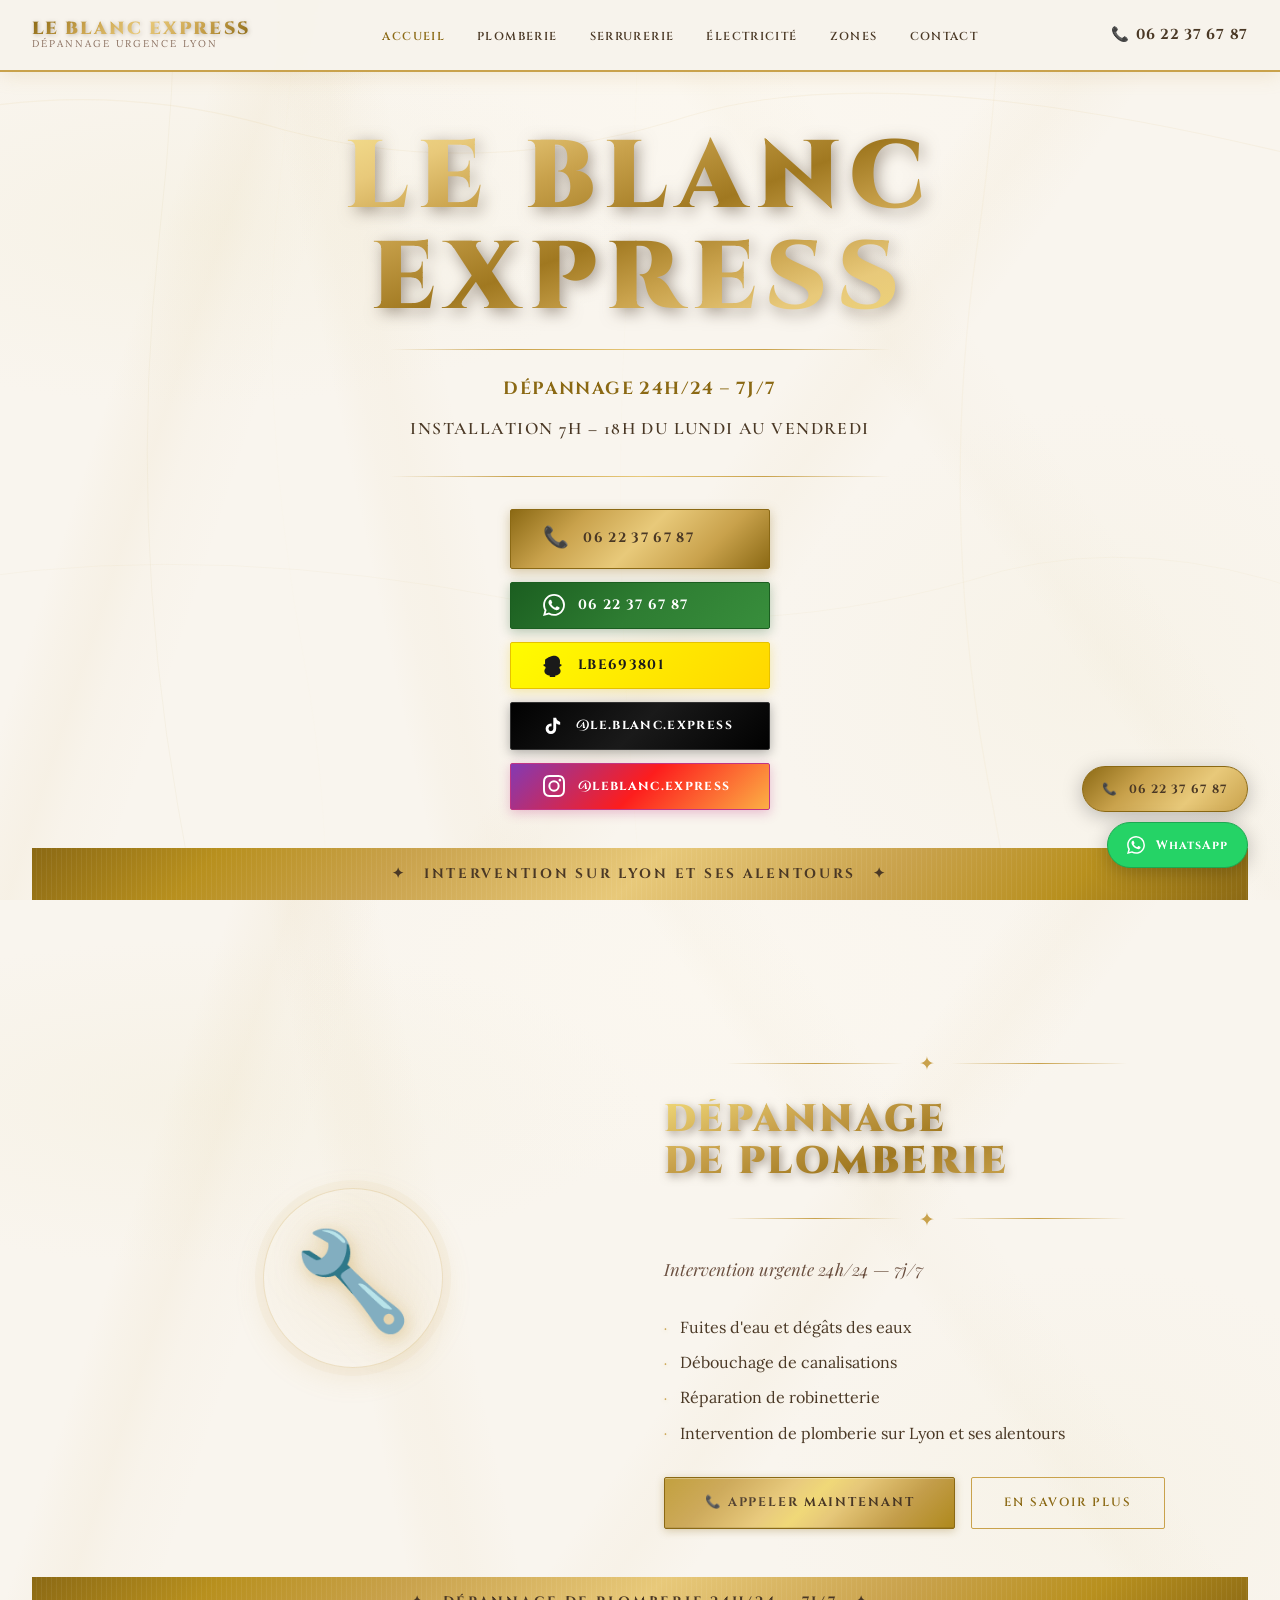
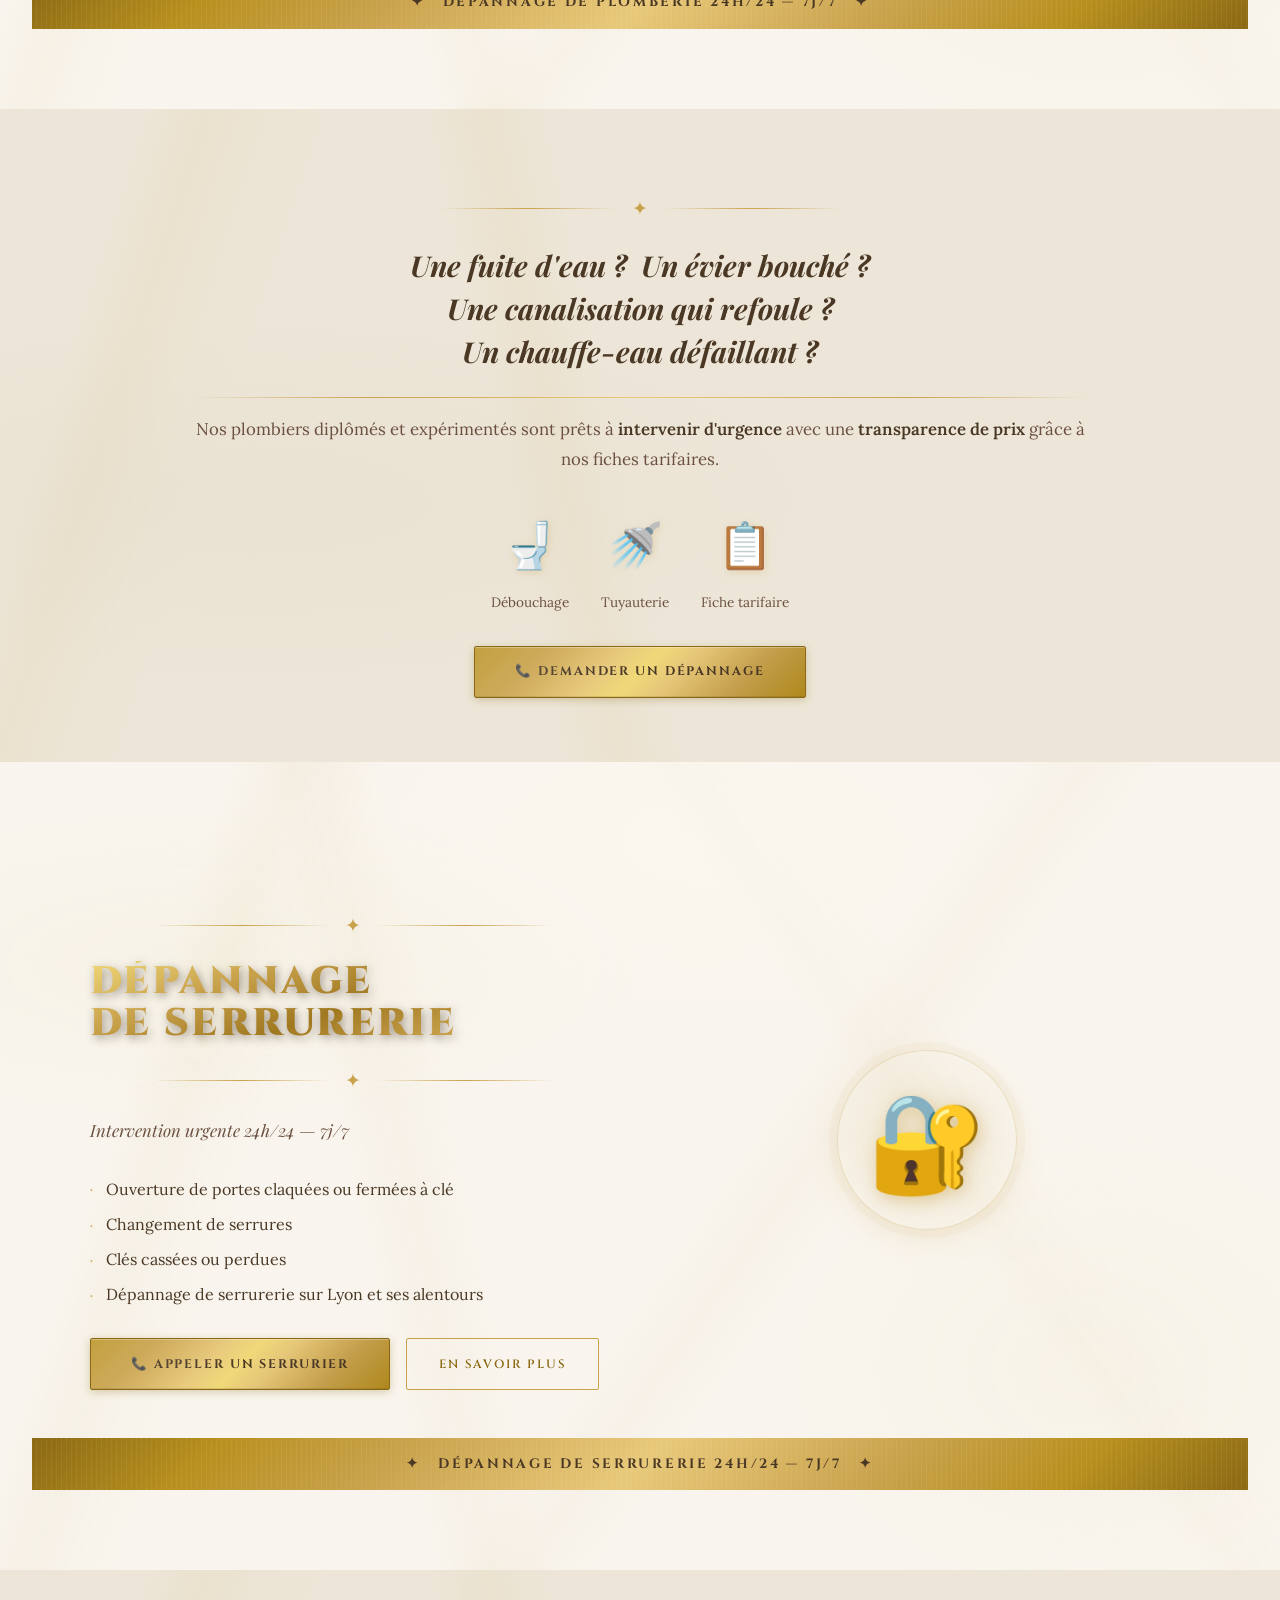
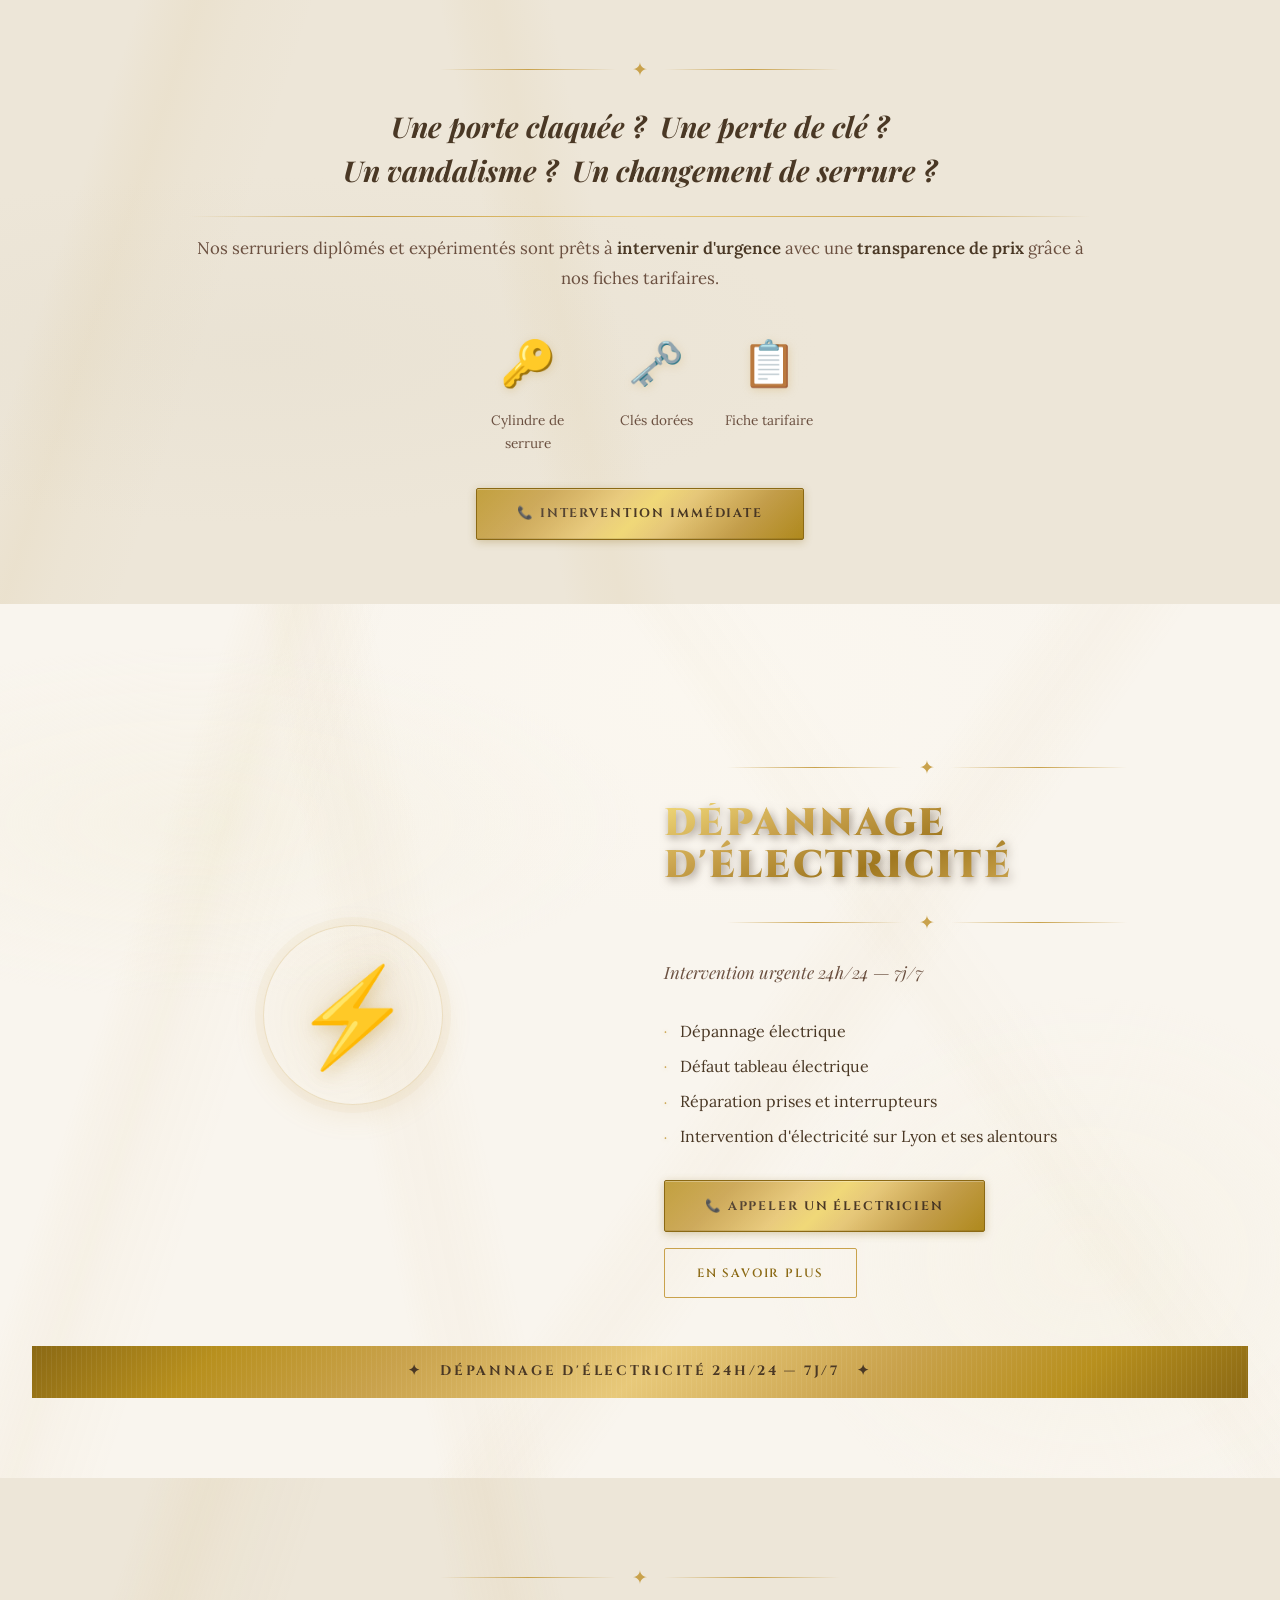
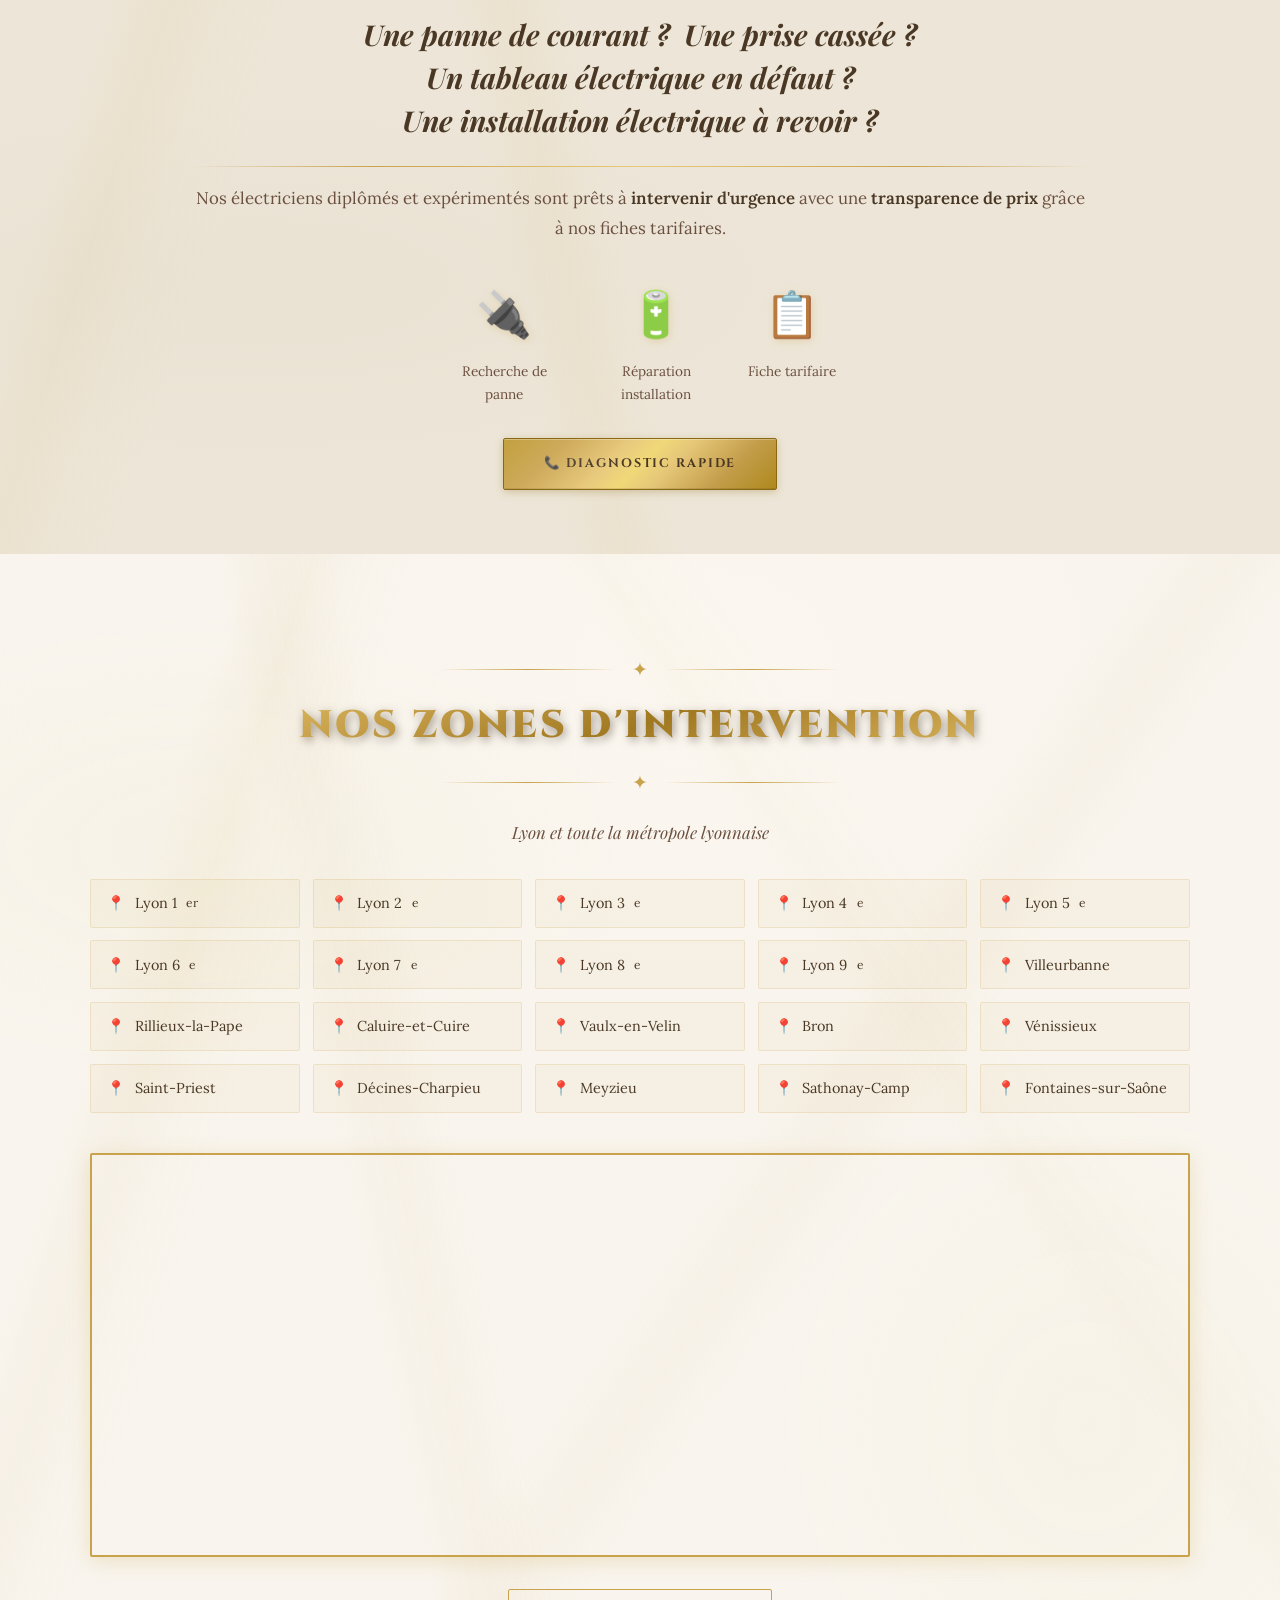
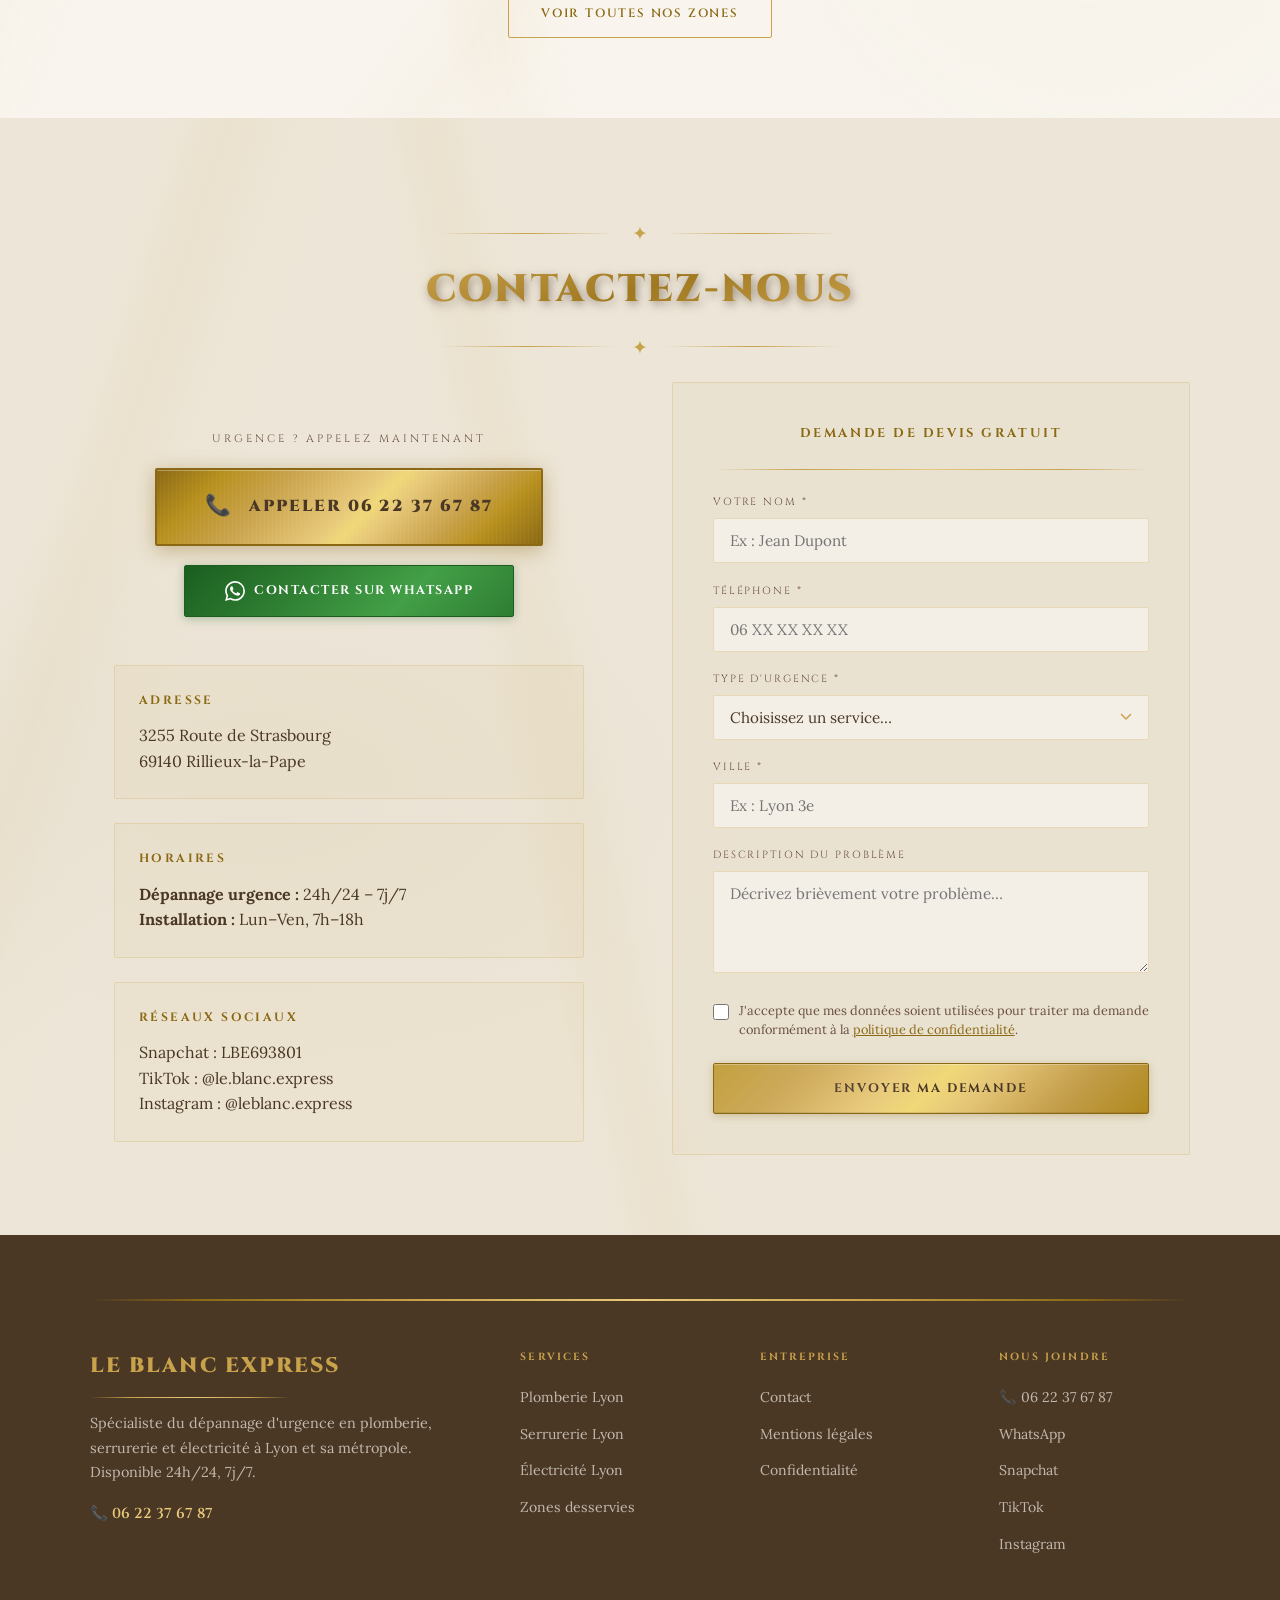
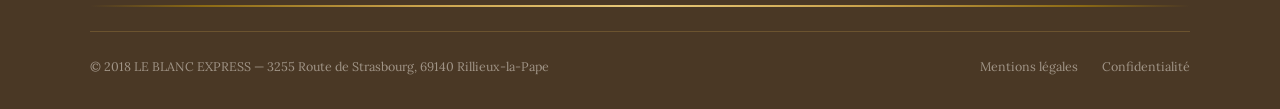
==== commit 6a23785d: "Serrurerie : rétablit les icônes clé jaune 🔑 et clé grise 🗝️ https://claude.ai/code/session_01SSDv5b" ====
--- a/index.html
+++ b/index.html
@@ -280,8 +280,8 @@
     <div class="gold-line"></div>
     <p class="urgence-text">Nos serruriers diplômés et expérimentés sont prêts à <strong>intervenir d'urgence</strong> avec une <strong>transparence de prix</strong> grâce à nos fiches tarifaires.</p>
     <div class="urgence-icons" aria-hidden="true">
-      <div class="urgence-icon-item"><span>🚪</span><span>Remplacement de serrure</span></div>
-      <div class="urgence-icon-item"><span>🚪</span><span>Ouverture de porte</span></div>
+      <div class="urgence-icon-item"><span>🔑</span><span>Cylindre de serrure</span></div>
+      <div class="urgence-icon-item"><span>🗝️</span><span>Clés dorées</span></div>
       <div class="urgence-icon-item"><span>📋</span><span>Fiche tarifaire</span></div>
     </div>
     <a href="tel:+33622376787" class="btn-gold">📞 Intervention immédiate</a>
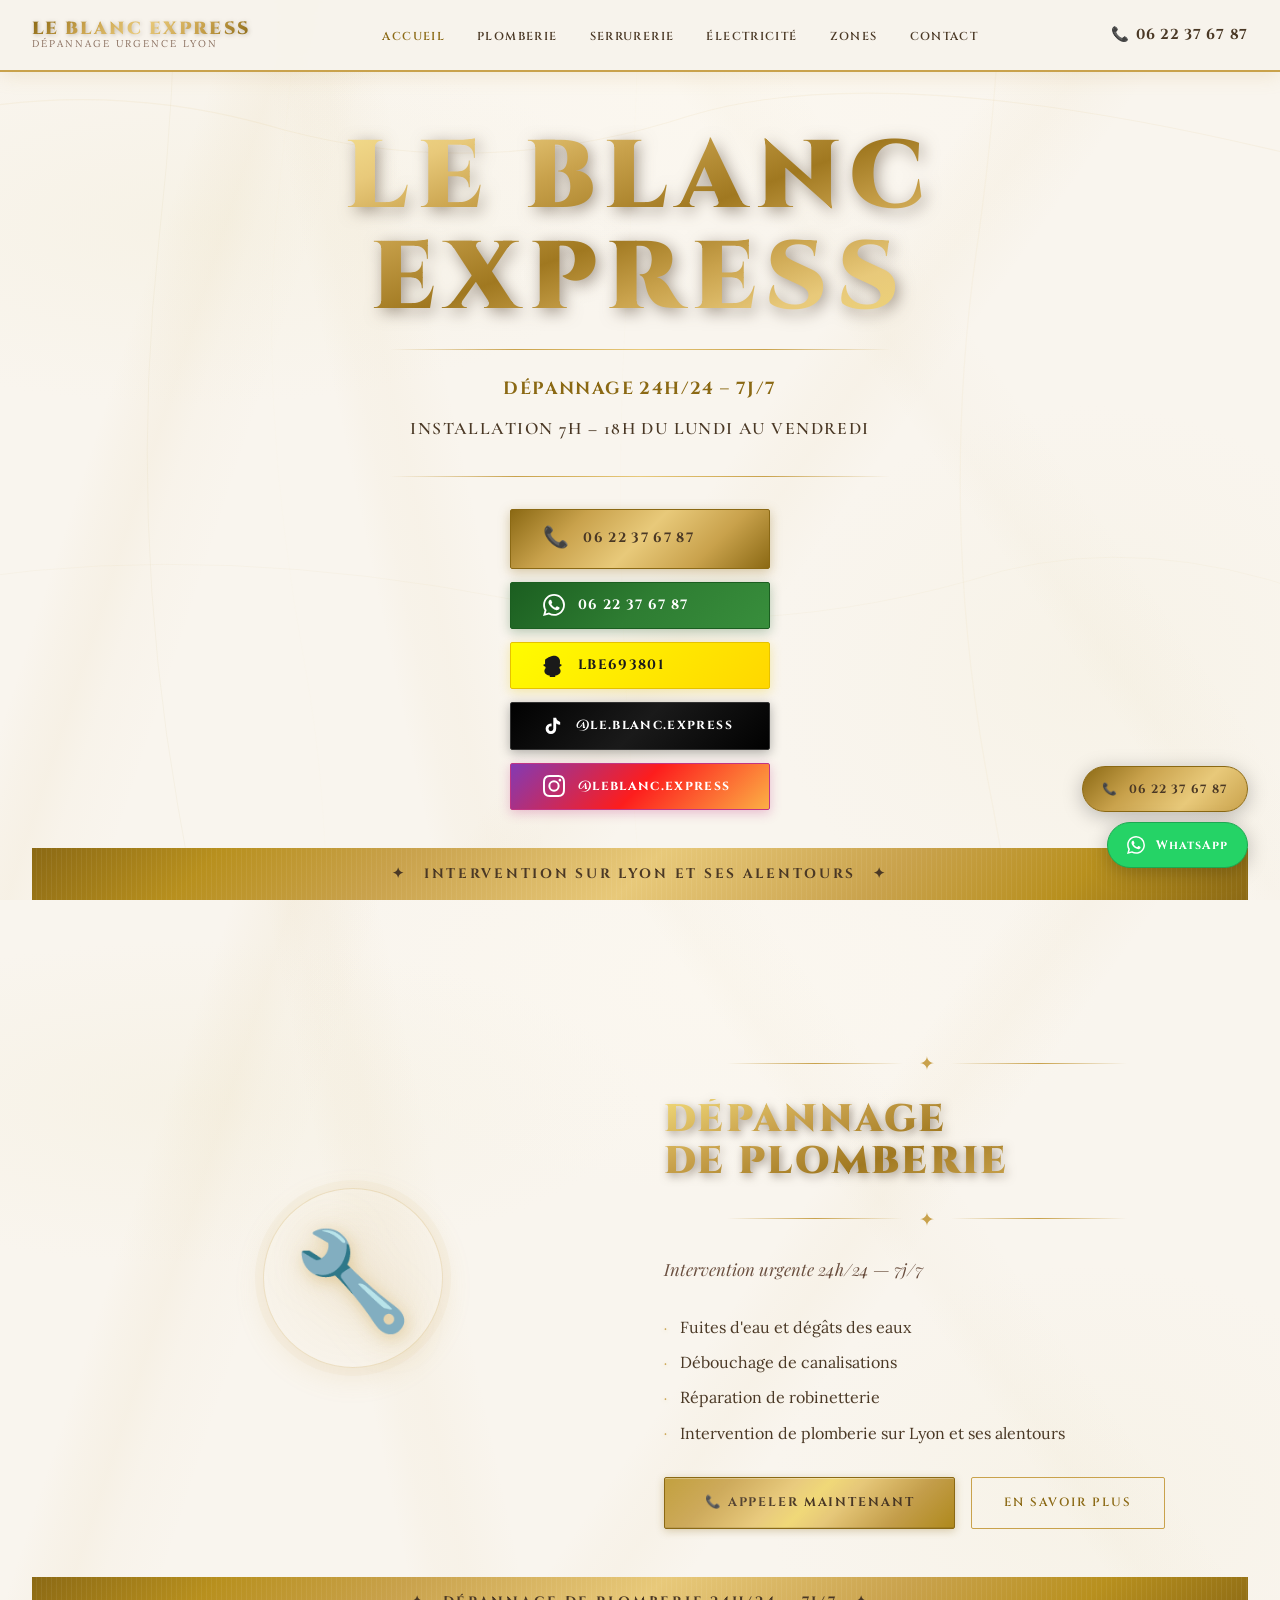
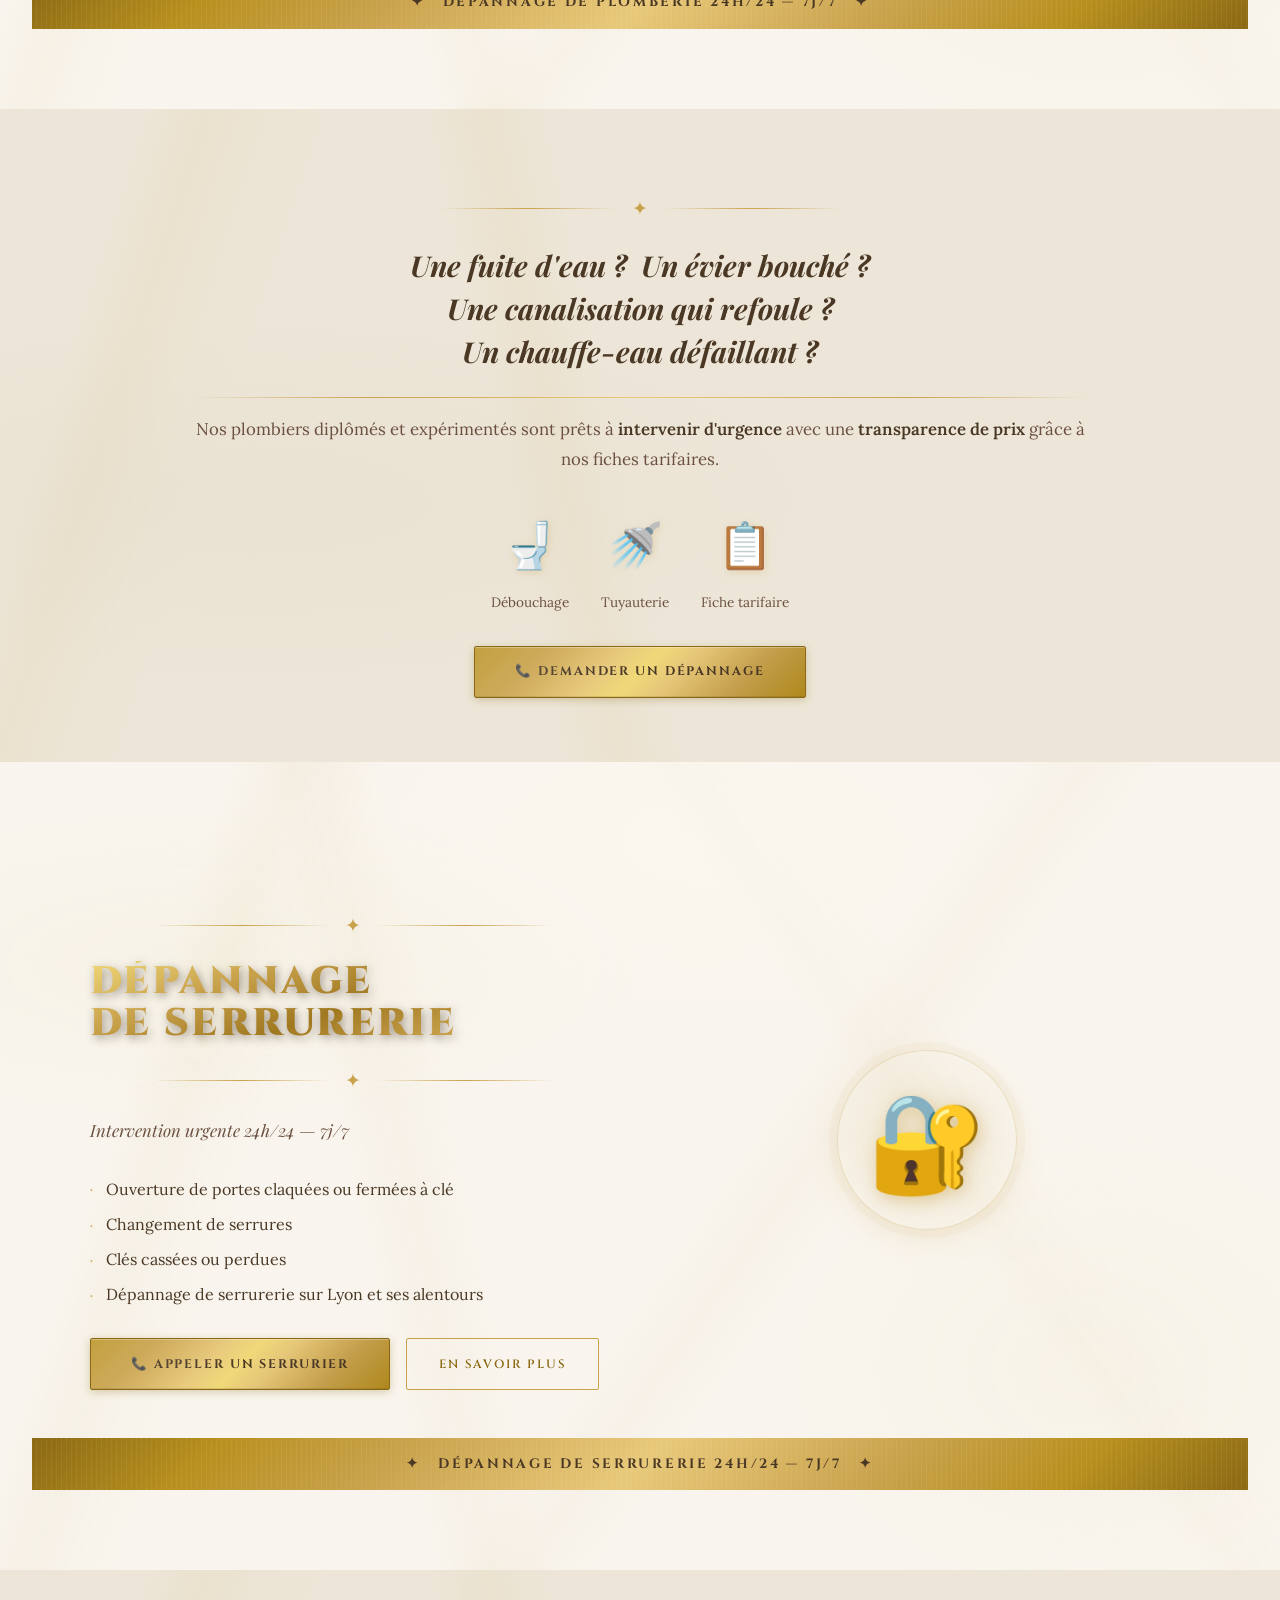
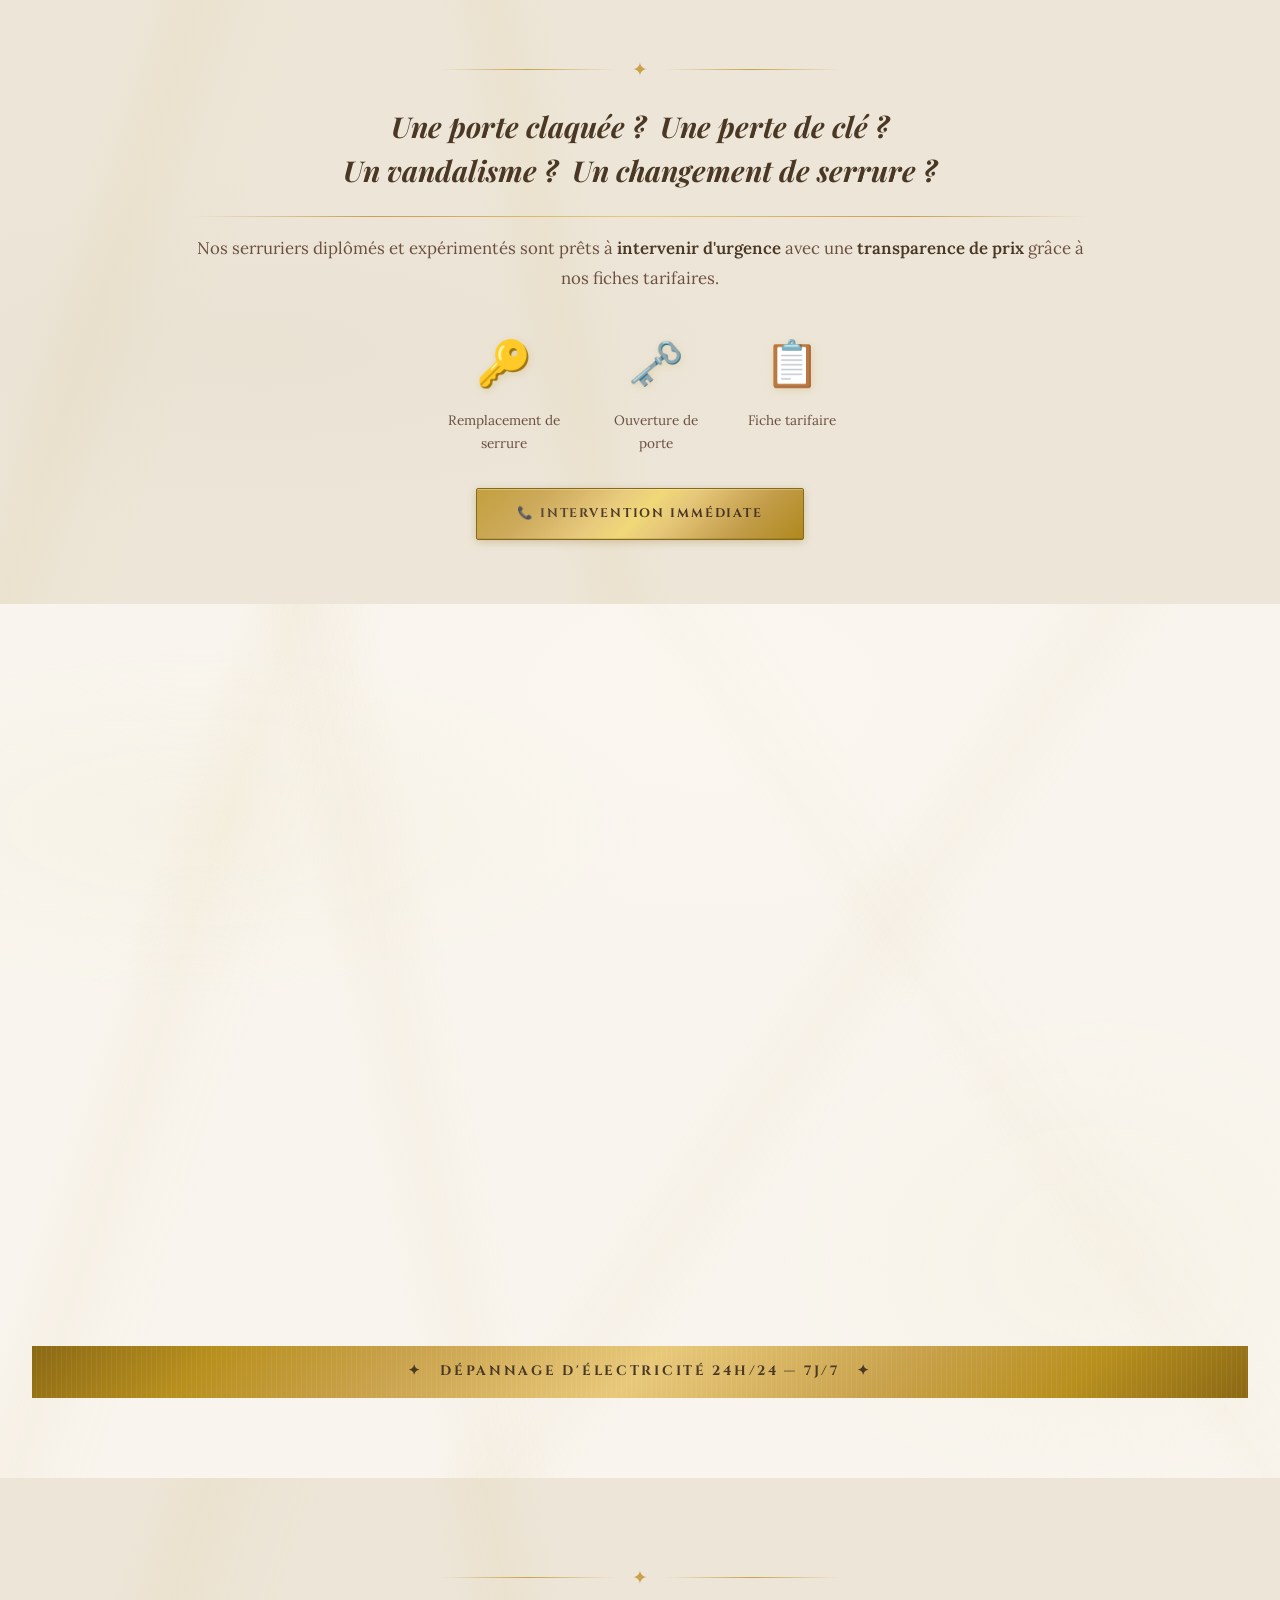
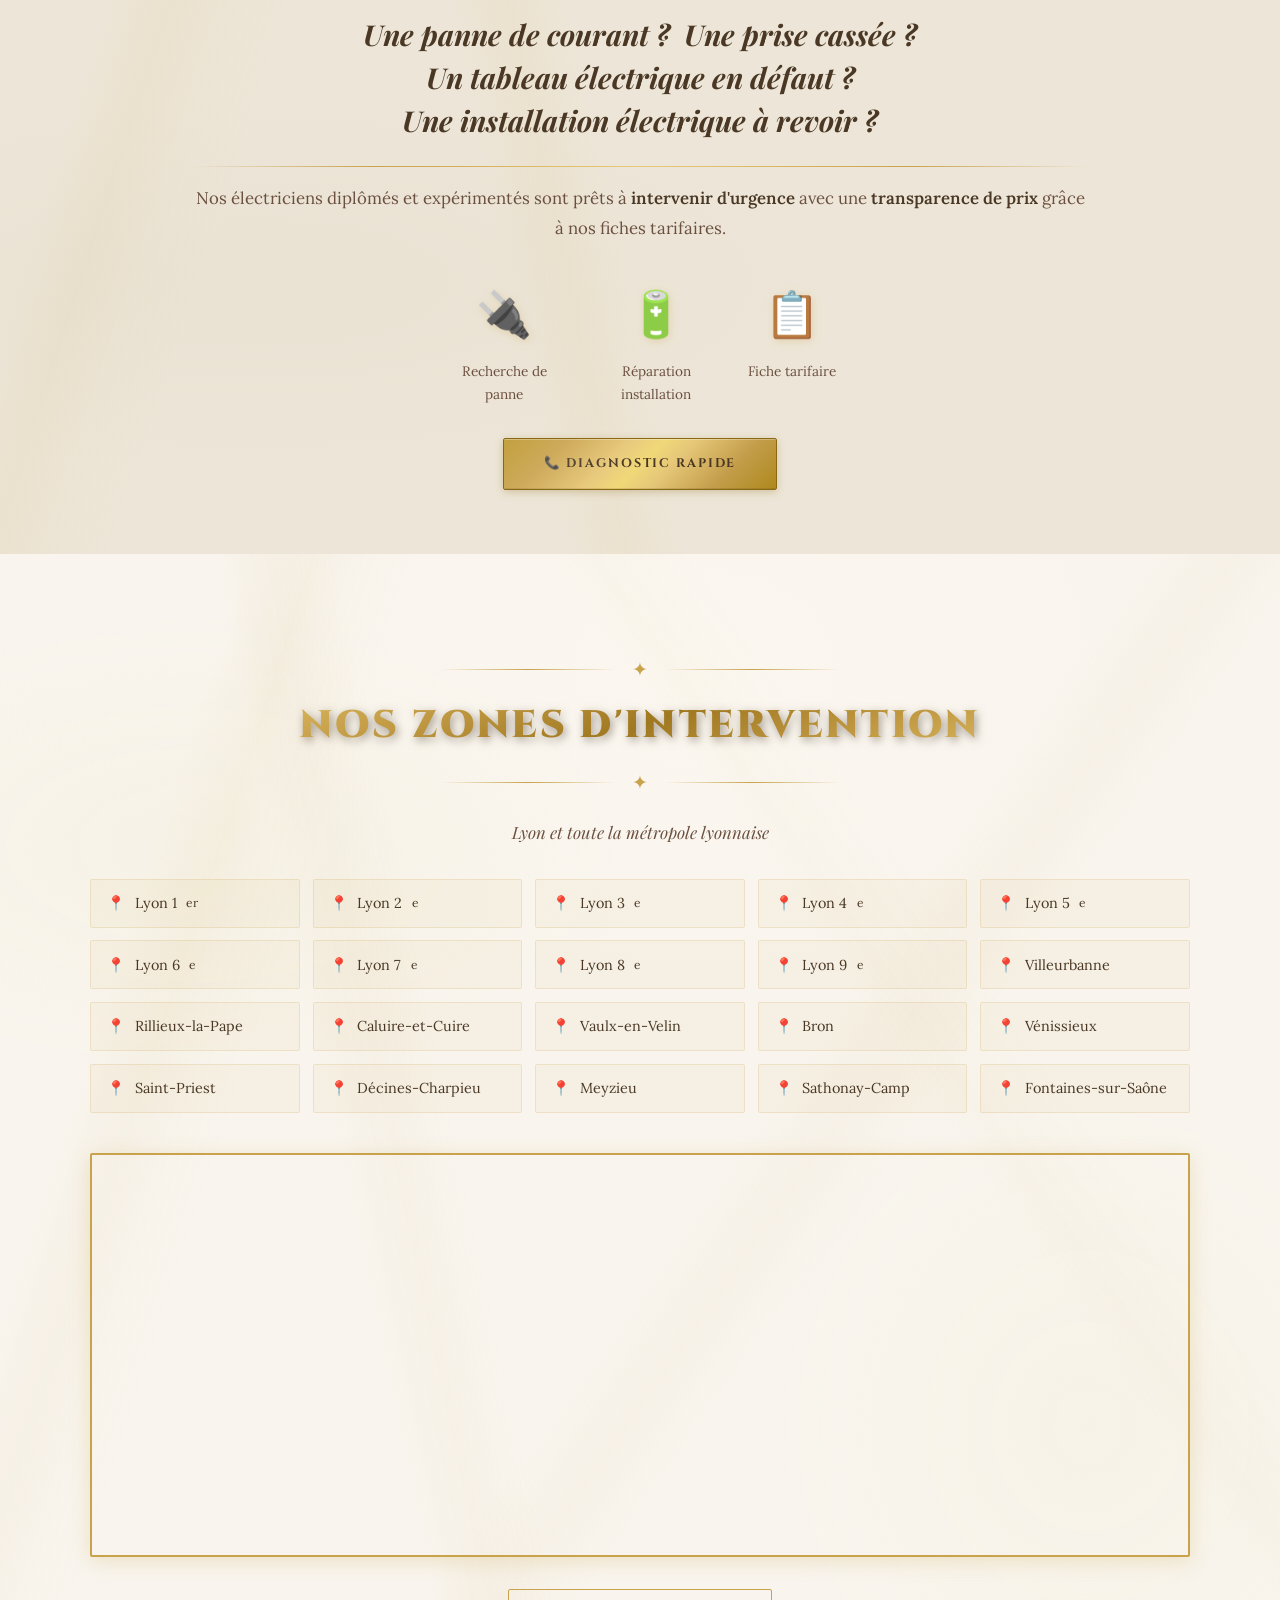
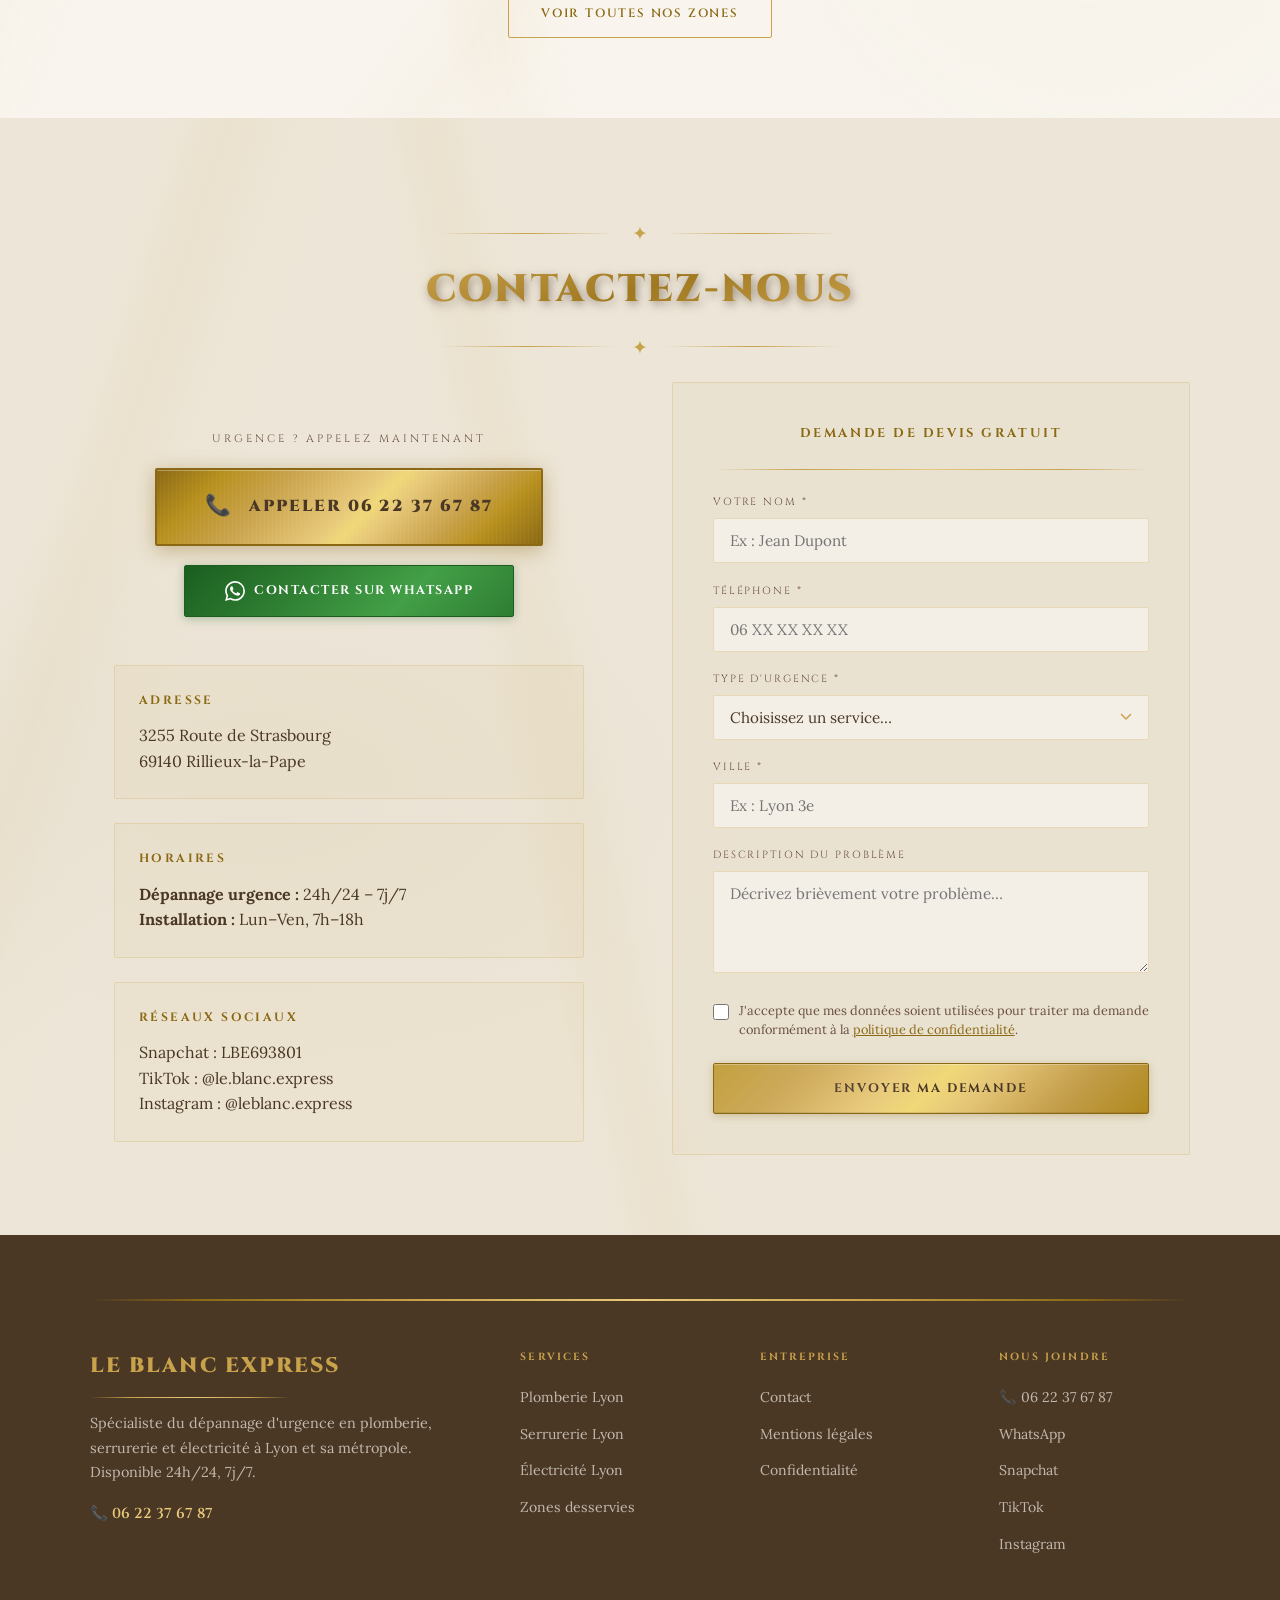
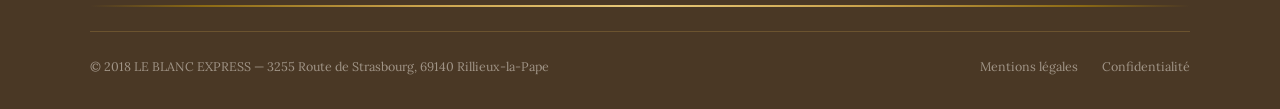
==== commit 28a2f731: "Serrurerie urgence : mise à jour libellés clé jaune et clé noire - 🔑 Cylindre de serrure → Remplacem" ====
--- a/index.html
+++ b/index.html
@@ -280,8 +280,8 @@
     <div class="gold-line"></div>
     <p class="urgence-text">Nos serruriers diplômés et expérimentés sont prêts à <strong>intervenir d'urgence</strong> avec une <strong>transparence de prix</strong> grâce à nos fiches tarifaires.</p>
     <div class="urgence-icons" aria-hidden="true">
-      <div class="urgence-icon-item"><span>🔑</span><span>Cylindre de serrure</span></div>
-      <div class="urgence-icon-item"><span>🗝️</span><span>Clés dorées</span></div>
+      <div class="urgence-icon-item"><span>🔑</span><span>Remplacement de serrure</span></div>
+      <div class="urgence-icon-item"><span>🗝️</span><span>Ouverture de porte</span></div>
       <div class="urgence-icon-item"><span>📋</span><span>Fiche tarifaire</span></div>
     </div>
     <a href="tel:+33622376787" class="btn-gold">📞 Intervention immédiate</a>
